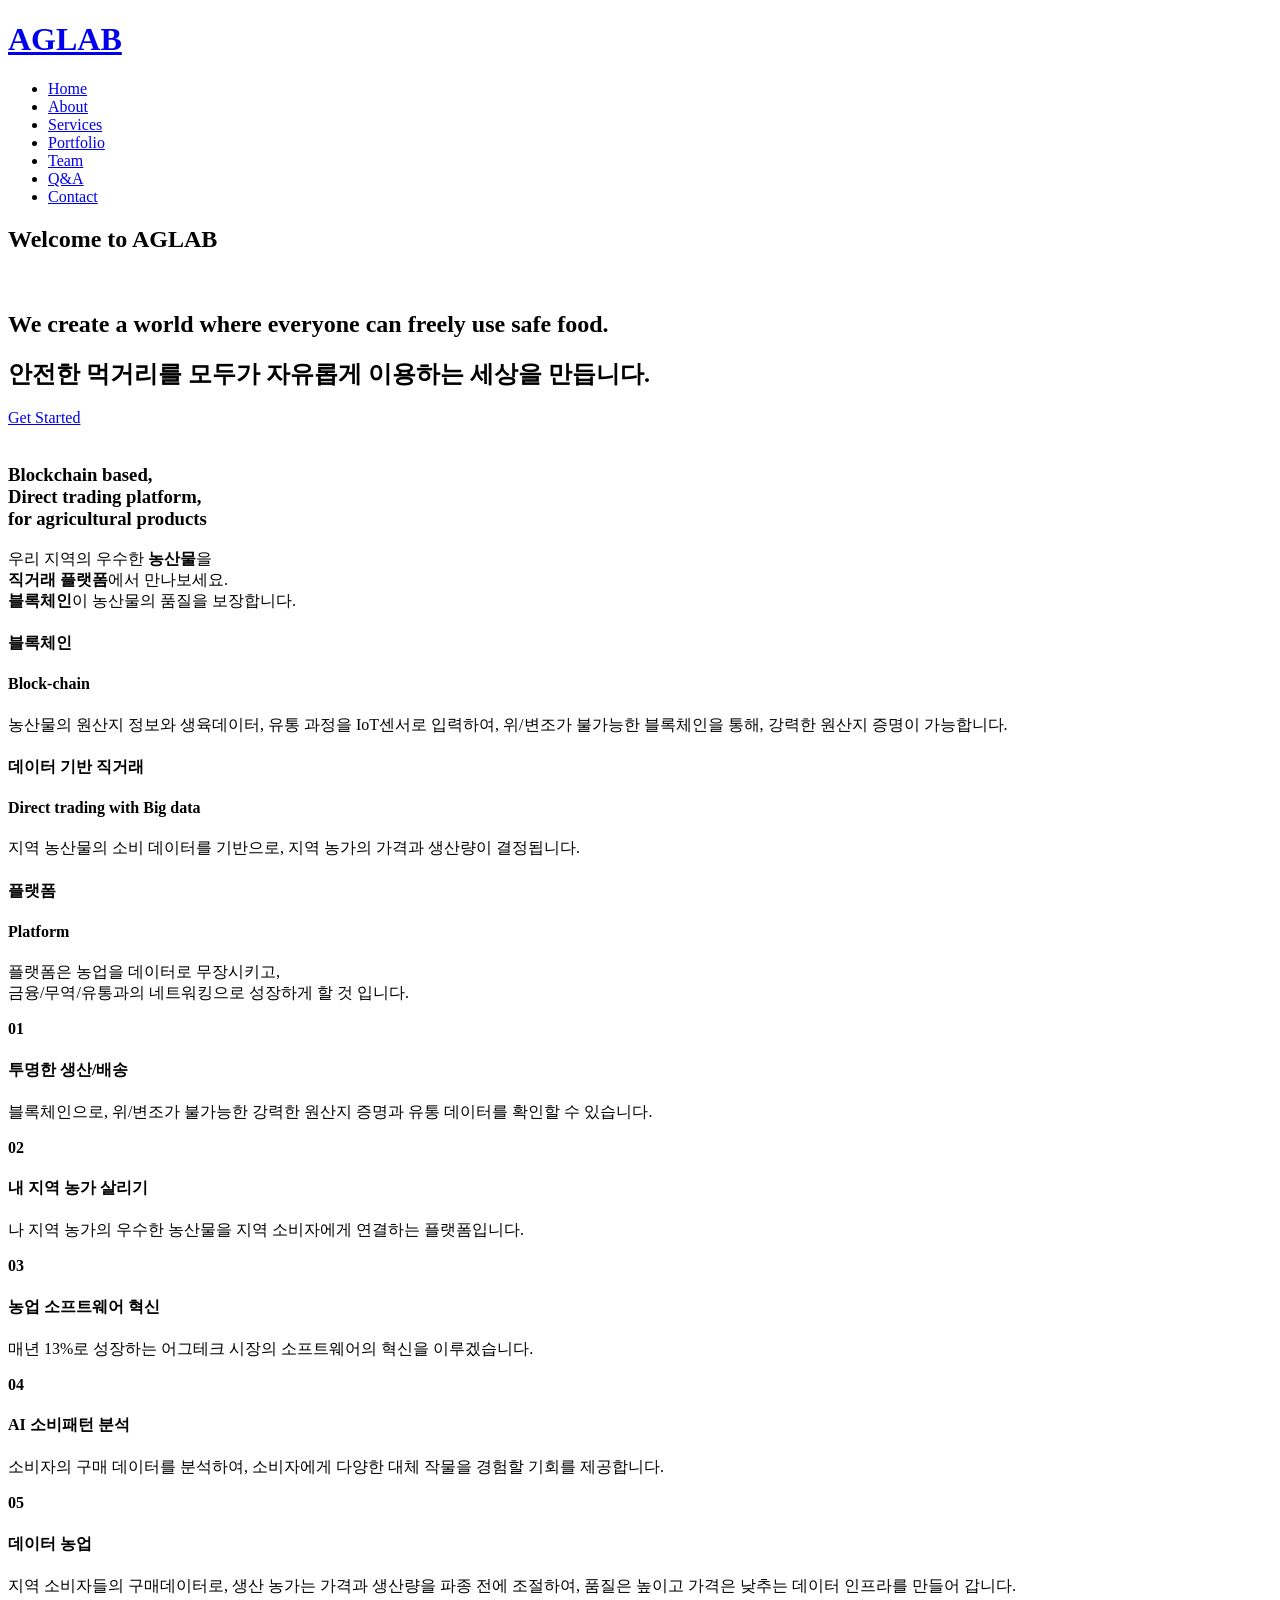
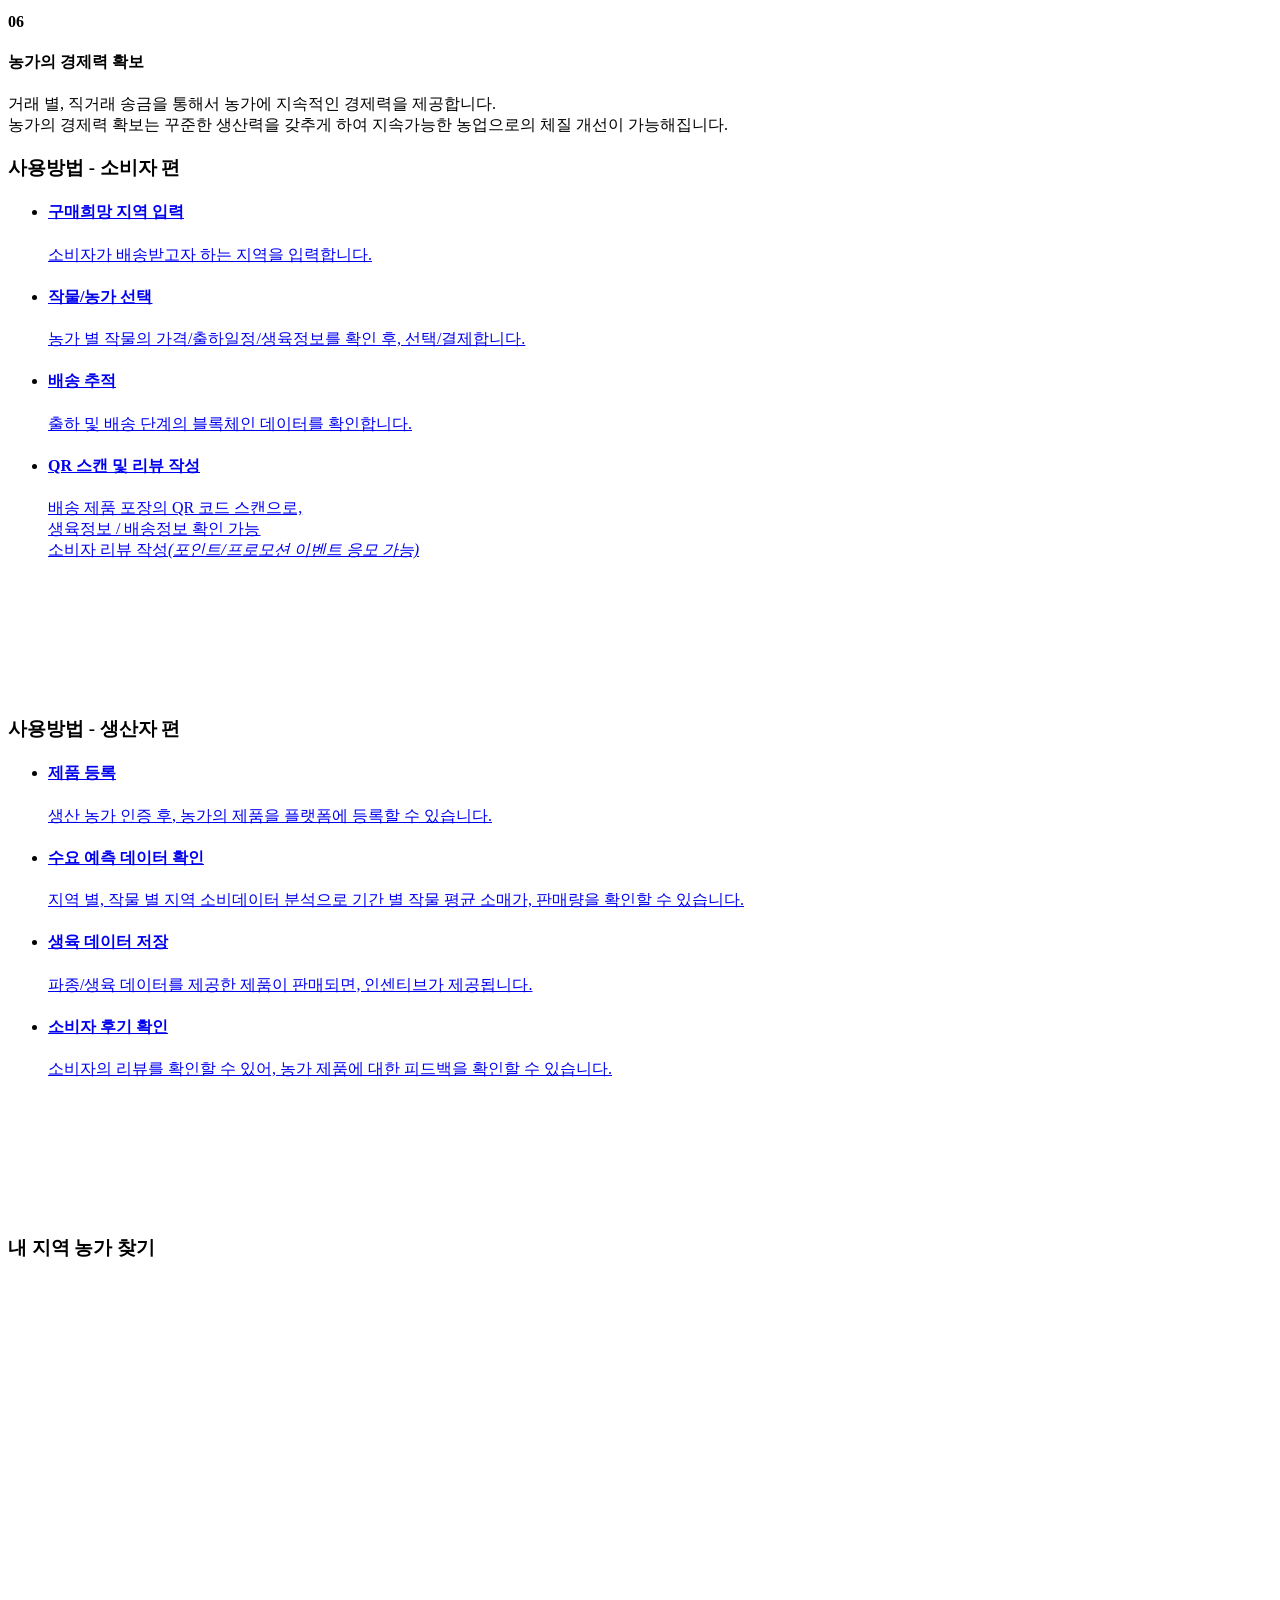
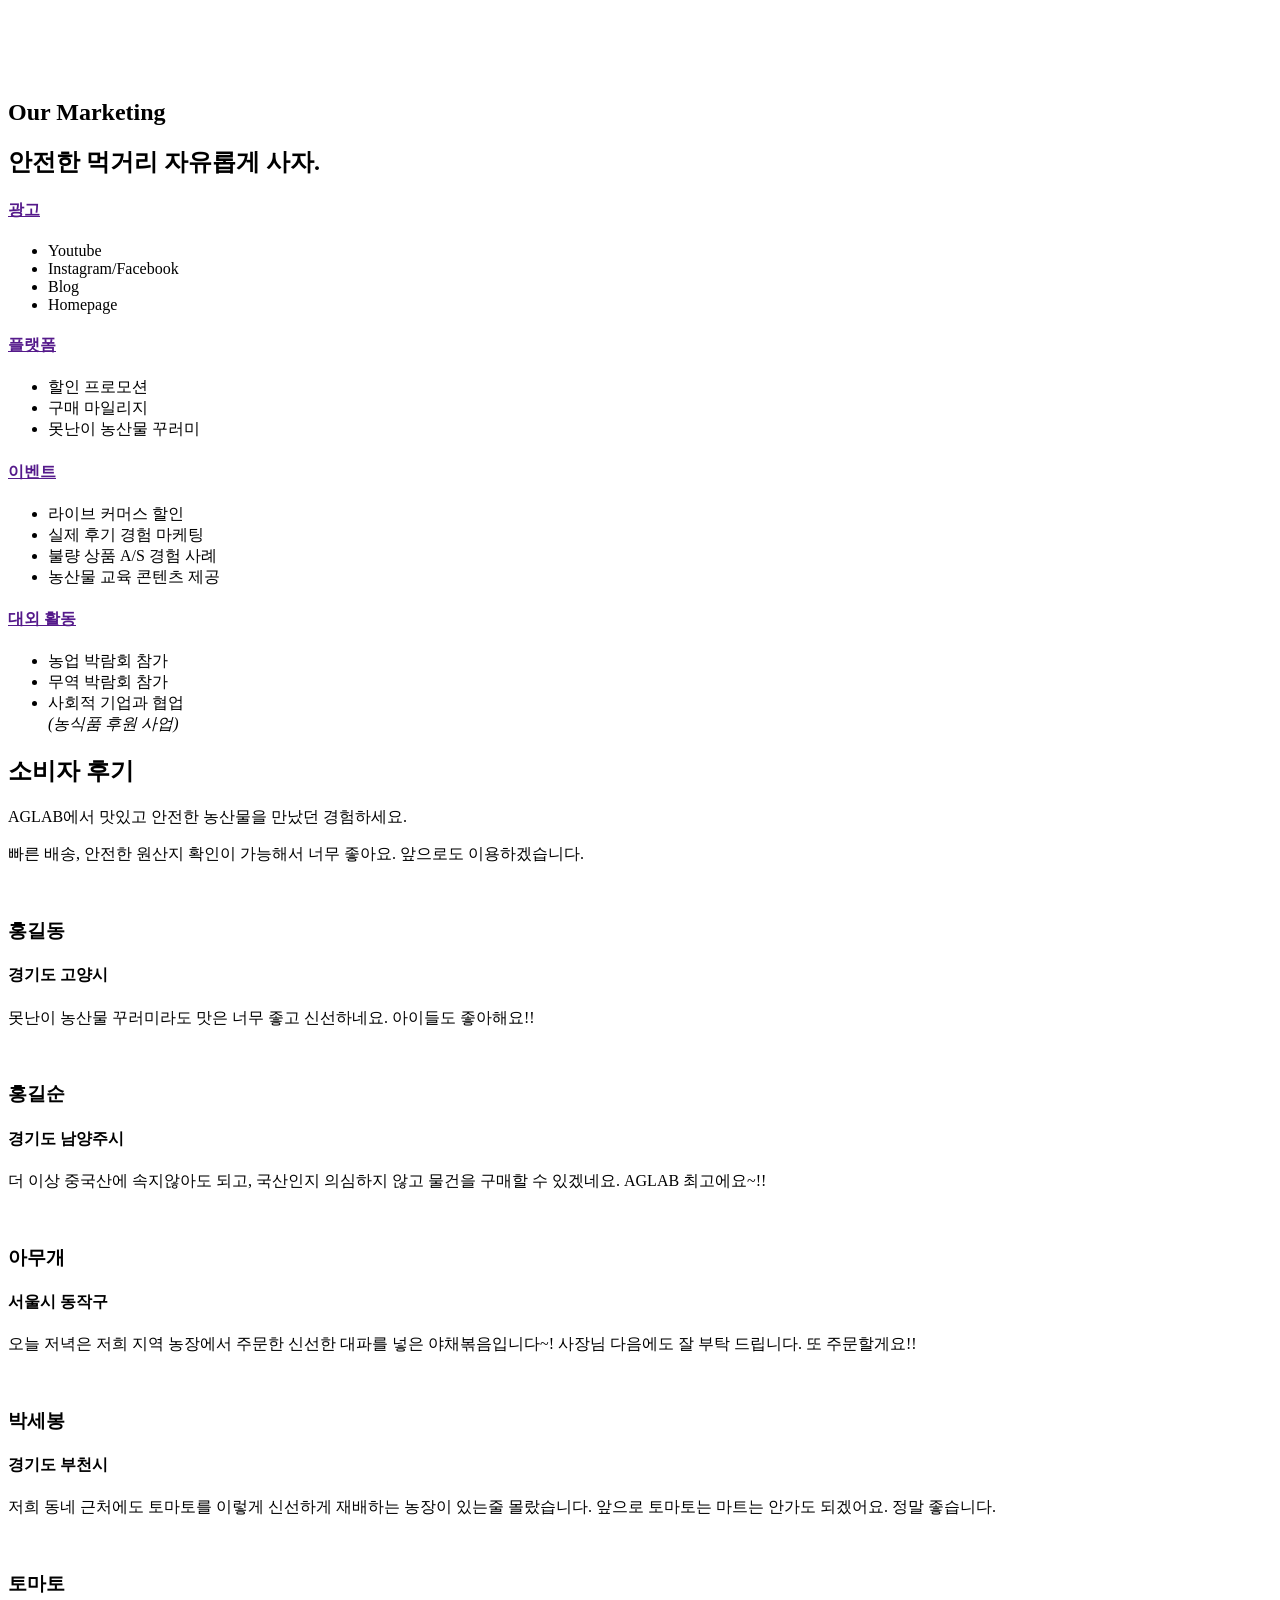
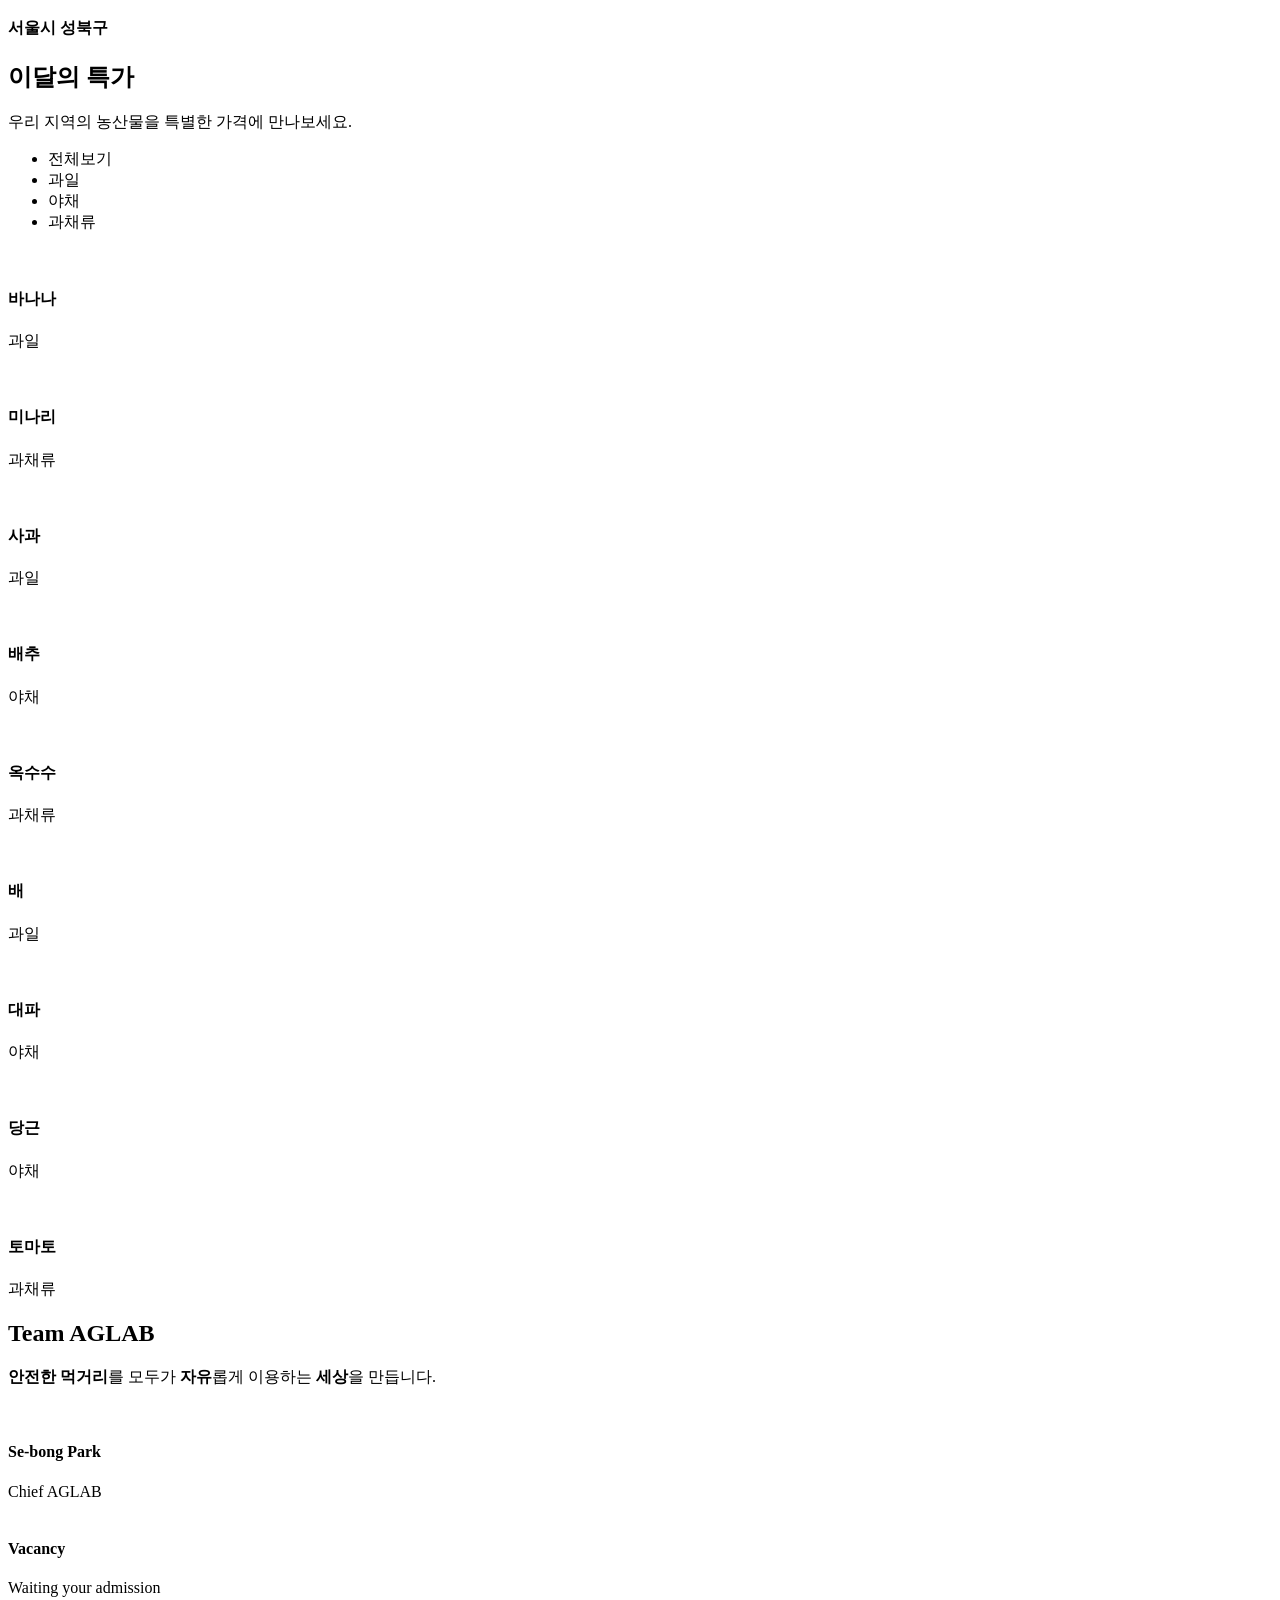
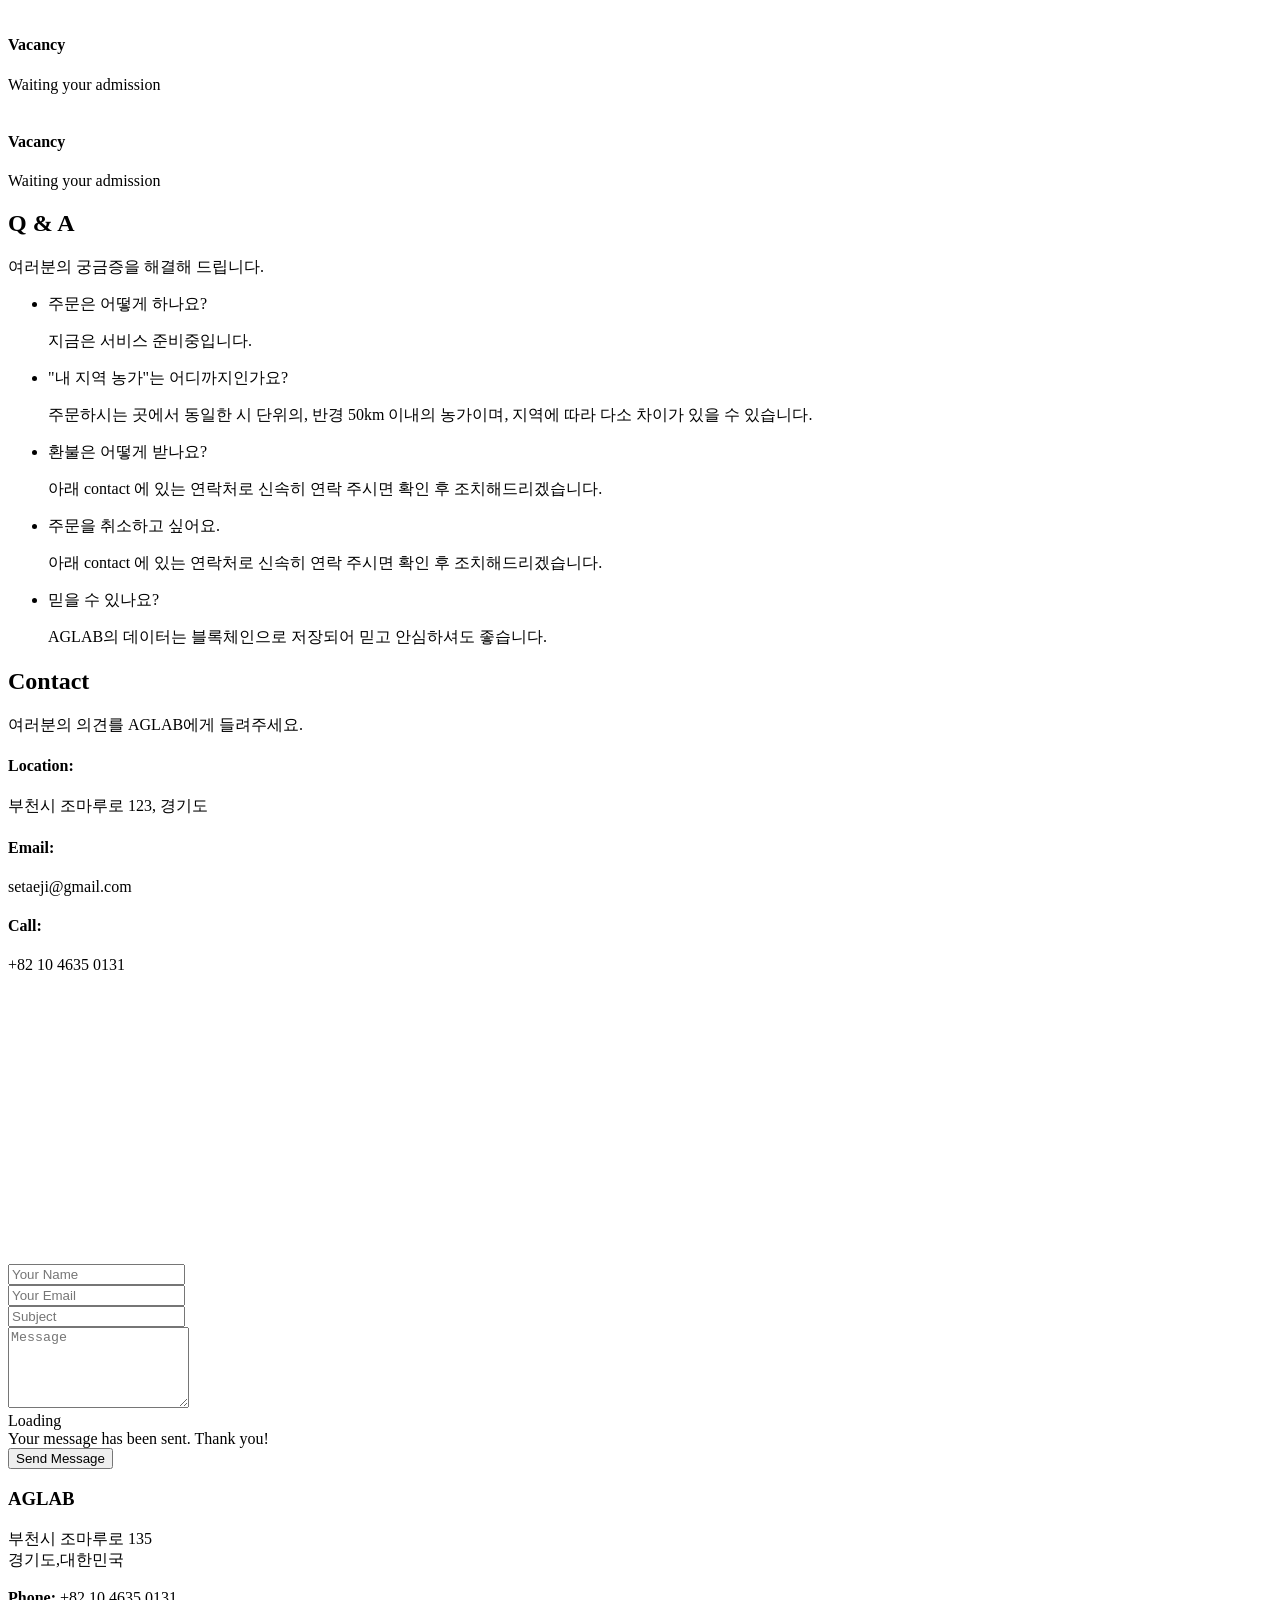
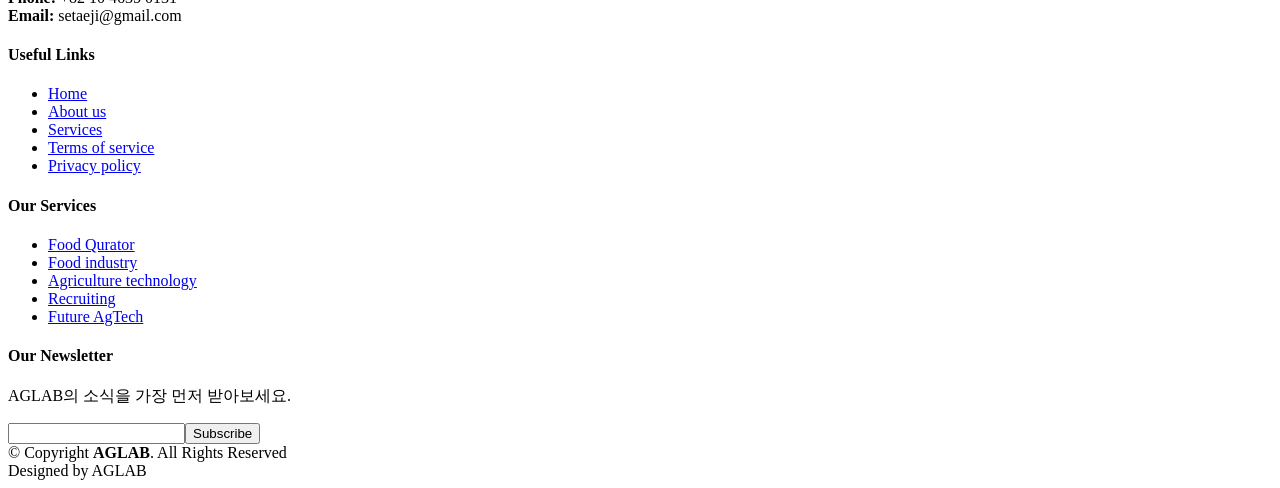
==== index.html @ fedc2472 "AGLAB-1 HTML Website proto v1" ====
<!DOCTYPE html>
<html lang="en">

<head>
  <meta charset="utf-8">
  <meta content="width=device-width, initial-scale=1.0" name="viewport">

  <title> : HOME : AGLAB</title>
  <meta content="" name="description">
  <meta content="" name="keywords">

  <!-- aglab ci -->
  <link href="assets/img/aglab ci.png" rel="icon">
  <link href="assets/img/apple-aglab.png" rel="apple-touch-icon">

  <!-- Google Fonts -->
  <link href="https://fonts.googleapis.com/css?family=Open+Sans:300,300i,400,400i,600,600i,700,700i|Raleway:300,300i,400,400i,500,500i,600,600i,700,700i|Poppins:300,300i,400,400i,500,500i,600,600i,700,700i" rel="stylesheet">

  <!-- Vendor CSS Files -->
  <link href="assets/vendor/aos/aos.css" rel="stylesheet">
  <link href="assets/vendor/bootstrap/css/bootstrap.min.css" rel="stylesheet">
  <link href="assets/vendor/bootstrap-icons/bootstrap-icons.css" rel="stylesheet">
  <link href="assets/vendor/boxicons/css/boxicons.min.css" rel="stylesheet">
  <link href="assets/vendor/glightbox/css/glightbox.min.css" rel="stylesheet">
  <link href="assets/vendor/swiper/swiper-bundle.min.css" rel="stylesheet">

  <!-- Template Main CSS File -->
  <link href="assets/css/style.css" rel="stylesheet">
</head>

<body>

  <!-- ======= Header ======= -->
  <header id="header" class="fixed-top d-flex align-items-center">
    <div class="container d-flex justify-content-between">

      <div class="logo">
        <h1><a href="index.html">AGLAB</a></h1>
        <!-- Uncomment below if you prefer to use an image logo -->
        <!-- <a href="index.html"><img src="assets/img/logo.png" alt="" class="img-fluid"></a>-->
      </div>

      <nav id="navbar" class="navbar">
        <ul>
          <li><a class="nav-link scrollto active" href="#hero">Home</a></li>
          <li><a class="nav-link scrollto" href="#about">About</a></li>
          <li><a class="nav-link scrollto" href="#services">Services</a></li>
          <li><a class="nav-link scrollto " href="#portfolio">Portfolio</a></li>
          <li><a class="nav-link scrollto" href="#team">Team</a></li>
          <li><a class="nav-link scrollto" href="#Q&A">Q&A</a></li>
          <li><a class="nav-link scrollto" href="#contact">Contact</a></li>
        </ul>
        <i class="bi bi-list mobile-nav-toggle"></i>
      </nav><!-- .navbar -->

    </div>
  </header><!-- End Header -->

  <!-- ======= Hero Section ======= -->
  <section id="hero" class="d-flex flex-column justify-content-center align-items-center">
    <div class="container text-center text-md-left" data-aos="fade-up">
      <h1>Welcome to AGLAB</h1><br>
      <h2>We create <strong>a world</strong> where everyone can <strong>freely</strong> use <strong>safe food</strong>.</h2>
      <h2><strong>안전한 먹거리</strong>를 모두가 <strong>자유</strong>롭게 이용하는 <strong>세상</strong>을 만듭니다.</h2>
      <a href="#about" class="btn-get-started scrollto">Get Started</a>
    </div>
  </section><!-- End Hero -->

  <main id="main">

    <!-- ======= About Section ======= -->
    <section id="about" class="about">
      <div class="container">
        <div class="row">
          <div class="col-xl-6 col-lg-6" data-aos="fade-right">
            <img src="assets/img/about-img.jpg" class="img-fluid" alt="">
          </div>
          <div class="col-xl-6 col-lg-6 pt-5 pt-lg-0">
            <h3 data-aos="fade-up"><strong>Blockchain</strong> based,<br><strong>Direct trading platform</strong>,<br>for <strong>agricultural products</strong></h3>
            <p data-aos="fade-left">
              우리 지역의 우수한 <strong>농산물</strong>을<br>
              <strong>직거래 플랫폼</strong>에서 만나보세요.<br>
              <strong>블록체인</strong>이 농산물의 품질을 보장합니다.
            </p>
            <div class="icon-box" data-aos="fade-up">
              <i class="bx bx-cube-alt"></i>
              <h4><strong>블록체인</strong></h4>
                <h4>Block-chain</h4>
              <p>농산물의 원산지 정보와 생육데이터, 유통 과정을 IoT센서로 입력하여, 위/변조가 불가능한 블록체인을 통해, 강력한 원산지 증명이 가능합니다.
              </p>
            </div>
            <div class="icon-box" data-aos="fade-up" data-aos-delay="100">
              <i class="bx bx-receipt"></i>
              <h4><strong>데이터 기반 직거래</strong></h4>
                <h4>Direct trading with Big data</h4>
              <p>지역 농산물의 소비 데이터를 기반으로, 지역 농가의 가격과 생산량이 결정됩니다.<br>
              </p>
            </div>
            <div class="icon-box" data-aos="fade-up" data-aos-delay="200">
              <i class="bx bx-cube-alt"></i>
              <h4><strong>플랫폼</strong></h4>
                <h4>Platform</h4>
              <p>플랫폼은 농업을 데이터로 무장시키고,<br>금융/무역/유통과의 네트워킹으로 성장하게 할 것 입니다.</p>
            </div>
          </div>
        </div>
      </div>
    </section><!-- End About Section -->

    <!-- ======= Steps Section ======= -->
    <section id="steps" class="steps section-bg">
      <div class="container">
        <div class="row no-gutters">
          <div class="col-lg-4 col-md-6 content-item" data-aos="fade-in">
            <span><strong>01</strong></span>
            <h4><strong>투명한 생산/배송</strong></h4>
            <p>블록체인으로, 위/변조가 불가능한 강력한 원산지 증명과 유통 데이터를 확인할 수 있습니다.</p>
          </div>
          <div class="col-lg-4 col-md-6 content-item" data-aos="fade-in" data-aos-delay="200">
            <span><strong>02</strong></span>
            <h4><strong>내 지역 농가 살리기</strong></h4>
            <p>나 지역 농가의 우수한 농산물을 지역 소비자에게 연결하는 플랫폼입니다.</p>
          </div>
          <div class="col-lg-4 col-md-6 content-item" data-aos="fade-in" data-aos-delay="100">
            <span><strong>03</strong></span>
            <h4><strong>농업 소프트웨어 혁신</strong></h4>
            <p>매년 13%로 성장하는 어그테크 시장의 소프트웨어의 혁신을 이루겠습니다.</p>
          </div>
          <div class="col-lg-4 col-md-6 content-item" data-aos="fade-in" data-aos-delay="300">
            <span><strong>04</strong></span>
            <h4><strong>AI 소비패턴 분석</strong></h4>
            <p>소비자의 구매 데이터를 분석하여, 소비자에게 다양한 대체 작물을 경험할 기회를 제공합니다.</p>
          </div>
          <div class="col-lg-4 col-md-6 content-item" data-aos="fade-in" data-aos-delay="400">
            <span><strong>05</strong></span>
            <h4><strong>데이터 농업</strong></h4>
            <p>지역 소비자들의 구매데이터로, 생산 농가는 가격과 생산량을 파종 전에 조절하여, 품질은 높이고 가격은 낮추는 데이터 인프라를 만들어 갑니다.</p>
          </div>
          <div class="col-lg-4 col-md-6 content-item" data-aos="fade-in" data-aos-delay="500">
            <span><strong>06</strong></span>
            <h4><strong>농가의 경제력 확보</strong></h4>
            <p>거래 별, 직거래 송금을 통해서 농가에 지속적인 경제력을 제공합니다.<br>
              농가의 경제력 확보는 꾸준한 생산력을 갖추게 하여 지속가능한 농업으로의 체질 개선이 가능해집니다.</p>
          </div>
        </div>
      </div>
    </section><!-- End Steps Section -->

    <!-- ======= Features Section ======= -->
    <section id="features" class="features">
      <div class="container">
        <h3><strong>사용방법 - 소비자 편</strong></h3>
        <div class="row">
          <div class="col-lg-4 mb-5 mb-lg-0" data-aos="fade-right">
            <ul class="nav nav-tabs flex-column">
              <li class="nav-item">
                <a class="nav-link active show" data-bs-toggle="tab" href="#tab-1">
                  <h4>구매희망 지역 입력</h4>
                  <p>소비자가 배송받고자 하는 지역을 입력합니다.</p>
                </a>
              </li>
              <li class="nav-item mt-2">
                <a class="nav-link" data-bs-toggle="tab" href="#tab-2">
                  <h4>작물/농가 선택</h4>
                  <p>농가 별 작물의 가격/출하일정/생육정보를 확인 후, 선택/결제합니다.</p>
                </a>
              </li>
              <li class="nav-item mt-2">
                <a class="nav-link" data-bs-toggle="tab" href="#tab-3">
                  <h4>배송 추적</h4>
                  <p>출하 및 배송 단계의 블록체인 데이터를 확인합니다.</p>
                </a>
              </li>
              <li class="nav-item mt-2">
                <a class="nav-link" data-bs-toggle="tab" href="#tab-4">
                  <h4>QR 스캔 및 리뷰 작성</h4>
                  <p>배송 제품 포장의 QR 코드 스캔으로, <br>생육정보 / 배송정보 확인 가능<br>소비자 리뷰 작성<i>(포인트/프로모션 이벤트 응모 가능)</i></p>
                </a>
              </li>
            </ul>
          </div>
          <div class="col-lg-7 ml-auto" data-aos="fade-left">
            <div class="tab-content">
              <div class="tab-pane active show" id="tab-1">
                <figure>
                  <img src="assets/img/features-1.png" alt="" class="img-fluid">
                </figure>
              </div>
              <div class="tab-pane" id="tab-2">
                <figure>
                  <img src="assets/img/features-2.png" alt="" class="img-fluid">
                </figure>
              </div>
              <div class="tab-pane" id="tab-3">
                <figure>
                  <img src="assets/img/features-3.png" alt="" class="img-fluid">
                </figure>
              </div>
              <div class="tab-pane" id="tab-4">
                <figure>
                  <img src="assets/img/features-4.png" alt="" class="img-fluid">
                </figure>
              </div>
            </div>
          </div>
        </div>

      </div>
    </section><!-- End Features Section -->

        <!-- ======= Producers Section ======= -->
        <section id="producers" class="features">
          <div class="container">
            <h3><strong>사용방법 - 생산자 편</strong></h3>
            <div class="row">
              <div class="col-lg-4 mb-5 mb-lg-0" data-aos="fade-right">
                <ul class="nav nav-tabs flex-column">
                  <li class="nav-item">
                    <a class="nav-link active show" data-bs-toggle="tab" href="#tab-5">
                      <h4>제품 등록</h4>
                      <p>생산 농가 인증 후, 농가의 제품을 플랫폼에 등록할 수 있습니다.</p>
                    </a>
                  </li>
                  <li class="nav-item mt-2">
                    <a class="nav-link" data-bs-toggle="tab" href="#tab-6">
                      <h4>수요 예측 데이터 확인</h4>
                      <p>지역 별, 작물 별 지역 소비데이터 분석으로 기간 별 작물 평균 소매가, 판매량을 확인할 수 있습니다.</p>
                    </a>
                  </li>
                  <li class="nav-item mt-2">
                    <a class="nav-link" data-bs-toggle="tab" href="#tab-7">
                      <h4>생육 데이터 저장</h4>
                      <p>파종/생육 데이터를 제공한 제품이 판매되면, 인센티브가 제공됩니다.</p>
                    </a>
                  </li>
                  <li class="nav-item mt-2">
                    <a class="nav-link" data-bs-toggle="tab" href="#tab-8">
                      <h4>소비자 후기 확인</h4>
                      <p>소비자의 리뷰를 확인할 수 있어, 농가 제품에 대한 피드백을 확인할 수 있습니다.</p>
                    </a>
                  </li>
                </ul>
              </div>
              <div class="col-lg-7 ml-auto" data-aos="fade-left">
                <div class="tab-content">
                  <div class="tab-pane active show" id="tab-5">
                    <figure>
                      <img src="assets/img/features-5.png" alt="" class="img-fluid">
                    </figure>
                  </div>
                  <div class="tab-pane" id="tab-6">
                    <figure>
                      <img src="assets/img/features-6.png" alt="" class="img-fluid">
                    </figure>
                  </div>
                  <div class="tab-pane" id="tab-7">
                    <figure>
                      <img src="assets/img/features-7.png" alt="" class="img-fluid">
                    </figure>
                  </div>
                  <div class="tab-pane" id="tab-8">
                    <figure>
                      <img src="assets/img/features-8.png" alt="" class="img-fluid">
                    </figure>
                  </div>
                </div>
              </div>
            </div>

          </div>
        </section><!-- End Producers Section -->

    <!-- ======= Google Map ======= -->
    <style>
      #map {
        height: 400px;
        width: 100%;
       }
    </style>
  </head>
  <body>
    <h3>내 지역 농가 찾기</h3>
    <div id="map"></div>
    <script>
      function initMap() {
        var start = {lat: 37.555593, lng: 126.798088};
        var map = new google.maps.Map(document.getElementById('map'), {
          zoom: 4,
          center: start
        });
        var marker = new google.maps.Marker({
          position: start,
          map: map
        });
      }
    </script>
    <script async defer
    src=
"https://maps.googleapis.com/maps/api/js?key=
AIzaSyB2bXKNDezDf6YNVc-SauobynNHPo4RJb8&callback=initMap">
    </script>

    <!-- ======= Services Section ======= -->
    <section id="services" class="services section-bg">
      <div class="container">

        <div class="section-title" data-aos="fade-up">
          <h2>Our Marketing</h2>
          <h1><b>안전한 먹거리 자유롭게 사자.</b></h1>
        </div>

        <div class="row">
          <div class="col-md-6 col-lg-3 d-flex align-items-stretch mb-5 mb-lg-0" data-aos="fade-up">
            <div class="icon-box icon-box-pink">
              <div class="icon"><i class="bx bxl-dribbble"></i></div>
              <h4 class="title"><a href="">광고</a></h4>
              <p class="description">
                <ul>
                  <li>Youtube</li>
                  <li>Instagram/Facebook</li>
                  <li>Blog</li>
                  <li>Homepage</li>
                </ul>
              </p>
            </div>
          </div>

          <div class="col-md-6 col-lg-3 d-flex align-items-stretch mb-5 mb-lg-0" data-aos="fade-up" data-aos-delay="100">
            <div class="icon-box icon-box-cyan">
              <div class="icon"><i class="bx bx-file"></i></div>
              <h4 class="title"><a href="">플랫폼</a></h4>
              <p class="description">
                <ul>
                  <li>할인 프로모션</li>
                  <li>구매 마일리지</li>
                  <li>못난이 농산물 꾸러미</li>
                </ul>
              </p>
            </div>
          </div>

          <div class="col-md-6 col-lg-3 d-flex align-items-stretch mb-5 mb-lg-0" data-aos="fade-up" data-aos-delay="200">
            <div class="icon-box icon-box-green">
              <div class="icon"><i class="bx bx-tachometer"></i></div>
              <h4 class="title"><a href="">이벤트</a></h4>
              <p class="description">
                <ul>
                  <li>라이브 커머스 할인</li>
                  <li>실제 후기 경험 마케팅</li>
                  <li>불량 상품 A/S 경험 사례</li>
                  <li>농산물 교육 콘텐츠 제공</li>
                </ul>
              </p>
            </div>
          </div>

          <div class="col-md-6 col-lg-3 d-flex align-items-stretch mb-5 mb-lg-0" data-aos="fade-up" data-aos-delay="300">
            <div class="icon-box icon-box-blue">
              <div class="icon"><i class="bx bx-world"></i></div>
              <h4 class="title"><a href="">대외 활동</a></h4>
              <p class="description">
                <ul>
                  <li>농업 박람회 참가</li>
                  <li>무역 박람회 참가</li>
                  <li>사회적 기업과 협업<br><i>(농식품 후원 사업)</i></li>
                </ul>
              </p>
            </div>
          </div>

        </div>

      </div>
    </section><!-- End Services Section -->

    <!-- ======= Testimonials Section ======= -->
    <section id="testimonials" class="testimonials">
      <div class="container">

        <div class="section-title" data-aos="fade-up">
          <h2>소비자 후기</h2>
          <p>AGLAB에서 맛있고 안전한 농산물을 만났던 경험하세요.</p>
        </div>

        <div class="testimonials-slider swiper-container" data-aos="fade-up" data-aos-delay="100">
          <div class="swiper-wrapper">

            <div class="swiper-slide">
              <div class="testimonial-item">
                <p>
                  <i class="bx bxs-quote-alt-left quote-icon-left"></i>
                  빠른 배송, 안전한 원산지 확인이 가능해서 너무 좋아요. 앞으로도 이용하겠습니다.
                  <i class="bx bxs-quote-alt-right quote-icon-right"></i>
                </p>
                <img src="assets/img/testimonials/testimonials-1.jpg" class="testimonial-img" alt="">
                <h3>홍길동</h3>
                <h4>경기도 고양시</h4>
              </div>
            </div><!-- End testimonial item -->

            <div class="swiper-slide">
              <div class="testimonial-item">
                <p>
                  <i class="bx bxs-quote-alt-left quote-icon-left"></i>
                  못난이 농산물 꾸러미라도 맛은 너무 좋고 신선하네요. 아이들도 좋아해요!!
                  <i class="bx bxs-quote-alt-right quote-icon-right"></i>
                </p>
                <img src="assets/img/testimonials/testimonials-2.jpg" class="testimonial-img" alt="">
                <h3>홍길순</h3>
                <h4>경기도 남양주시</h4>
              </div>
            </div><!-- End testimonial item -->

            <div class="swiper-slide">
              <div class="testimonial-item">
                <p>
                  <i class="bx bxs-quote-alt-left quote-icon-left"></i>
                  더 이상 중국산에 속지않아도 되고, 국산인지 의심하지 않고 물건을 구매할 수 있겠네요.
                  AGLAB 최고에요~!!
                  <i class="bx bxs-quote-alt-right quote-icon-right"></i>
                </p>
                <img src="assets/img/testimonials/testimonials-3.jpg" class="testimonial-img" alt="">
                <h3>아무개</h3>
                <h4>서울시 동작구</h4>
              </div>
            </div><!-- End testimonial item -->

            <div class="swiper-slide">
              <div class="testimonial-item">
                <p>
                  <i class="bx bxs-quote-alt-left quote-icon-left"></i>
                  오늘 저녁은 저희 지역 농장에서 주문한 신선한 대파를 넣은 야채볶음입니다~!
                  사장님 다음에도 잘 부탁 드립니다. 또 주문할게요!!
                  <i class="bx bxs-quote-alt-right quote-icon-right"></i>
                </p>
                <img src="assets/img/testimonials/testimonials-4.jpg" class="testimonial-img" alt="">
                <h3>박세봉</h3>
                <h4>경기도 부천시</h4>
              </div>
            </div><!-- End testimonial item -->

            <div class="swiper-slide">
              <div class="testimonial-item">
                <p>
                  <i class="bx bxs-quote-alt-left quote-icon-left"></i>
                  저희 동네 근처에도 토마토를 이렇게 신선하게 재배하는 농장이 있는줄 몰랐습니다.
                  앞으로 토마토는 마트는 안가도 되겠어요. 정말 좋습니다.
                  <i class="bx bxs-quote-alt-right quote-icon-right"></i>
                </p>
                <img src="assets/img/testimonials/testimonials-5.jpg" class="testimonial-img" alt="">
                <h3>토마토</h3>
                <h4>서울시 성북구</h4>
              </div>
            </div><!-- End testimonial item -->

          </div>
          <div class="swiper-pagination"></div>
        </div>

      </div>
    </section><!-- End Testimonials Section -->

    <!-- ======= Portfolio Section ======= -->
    <section id="portfolio" class="portfolio section-bg">
      <div class="container">

        <div class="section-title" data-aos="fade-up">
          <h2>이달의 특가</h2>
          <p>우리 지역의 농산물을 특별한 가격에 만나보세요.</p>
        </div>

        <div class="row" data-aos="fade-up">
          <div class="col-lg-12 d-flex justify-content-center">
            <ul id="portfolio-flters">
              <li data-filter="*" class="filter-active">전체보기</li>
              <li data-filter=".filter-app">과일</li>
              <li data-filter=".filter-card">야채</li>
              <li data-filter=".filter-web">과채류</li>
            </ul>
          </div>
        </div>

        <div class="row portfolio-container" data-aos="fade-up">

          <div class="col-lg-2 col-md-6 portfolio-item filter-app">
            <div class="portfolio-wrap">
              <img src="assets/img/portfolio/portfolio-1.jpg" class="img-fluid" alt="">
              <div class="portfolio-info">
                <h4>바나나</h4>
                <p>과일</p>
                <div class="portfolio-links">
                  <a href="assets/img/portfolio/portfolio-1.jpg" data-gallery="portfolioGallery" class="portfolio-lightbox" title="App 1"><i class="bx bx-plus"></i></a>
                  <a href="portfolio-details.html" title="More Details"><i class="bx bx-link"></i></a>
                </div>
              </div>
            </div>
          </div>

          <div class="col-lg-2 col-md-6 portfolio-item filter-web">
            <div class="portfolio-wrap">
              <img src="assets/img/portfolio/portfolio-2.jpg" class="img-fluid" alt="">
              <div class="portfolio-info">
                <h4>미나리</h4>
                <p>과채류</p>
                <div class="portfolio-links">
                  <a href="assets/img/portfolio/portfolio-2.jpg" data-gallery="portfolioGallery" class="portfolio-lightbox" title="Web 3"><i class="bx bx-plus"></i></a>
                  <a href="portfolio-details.html" title="More Details"><i class="bx bx-link"></i></a>
                </div>
              </div>
            </div>
          </div>

          <div class="col-lg-2 col-md-6 portfolio-item filter-app">
            <div class="portfolio-wrap">
              <img src="assets/img/portfolio/portfolio-3.jpg" class="img-fluid" alt="">
              <div class="portfolio-info">
                <h4>사과</h4>
                <p>과일</p>
                <div class="portfolio-links">
                  <a href="assets/img/portfolio/portfolio-3.jpg" data-gallery="portfolioGallery" class="portfolio-lightbox" title="App 2"><i class="bx bx-plus"></i></a>
                  <a href="portfolio-details.html" title="More Details"><i class="bx bx-link"></i></a>
                </div>
              </div>
            </div>
          </div>

          <div class="col-lg-2 col-md-6 portfolio-item filter-card">
            <div class="portfolio-wrap">
              <img src="assets/img/portfolio/portfolio-4.jpg" class="img-fluid" alt="">
              <div class="portfolio-info">
                <h4>배추</h4>
                <p>야채</p>
                <div class="portfolio-links">
                  <a href="assets/img/portfolio/portfolio-4.jpg" data-gallery="portfolioGallery" class="portfolio-lightbox" title="Card 2"><i class="bx bx-plus"></i></a>
                  <a href="portfolio-details.html" title="More Details"><i class="bx bx-link"></i></a>
                </div>
              </div>
            </div>
          </div>

          <div class="col-lg-2 col-md-6 portfolio-item filter-web">
            <div class="portfolio-wrap">
              <img src="assets/img/portfolio/portfolio-5.jpg" class="img-fluid" alt="">
              <div class="portfolio-info">
                <h4>옥수수</h4>
                <p>과채류</p>
                <div class="portfolio-links">
                  <a href="assets/img/portfolio/portfolio-5.jpg" data-gallery="portfolioGallery" class="portfolio-lightbox" title="Web 2"><i class="bx bx-plus"></i></a>
                  <a href="portfolio-details.html" title="More Details"><i class="bx bx-link"></i></a>
                </div>
              </div>
            </div>
          </div>

          <div class="col-lg-2 col-md-6 portfolio-item filter-app">
            <div class="portfolio-wrap">
              <img src="assets/img/portfolio/portfolio-6.jpg" class="img-fluid" alt="">
              <div class="portfolio-info">
                <h4>배</h4>
                <p>과일</p>
                <div class="portfolio-links">
                  <a href="assets/img/portfolio/portfolio-6.jpg" data-gallery="portfolioGallery" class="portfolio-lightbox" title="App 3"><i class="bx bx-plus"></i></a>
                  <a href="portfolio-details.html" title="More Details"><i class="bx bx-link"></i></a>
                </div>
              </div>
            </div>
          </div>

          <div class="col-lg-2 col-md-6 portfolio-item filter-card">
            <div class="portfolio-wrap">
              <img src="assets/img/portfolio/portfolio-7.jpg" class="img-fluid" alt="">
              <div class="portfolio-info">
                <h4>대파</h4>
                <p>야채</p>
                <div class="portfolio-links">
                  <a href="assets/img/portfolio/portfolio-7.jpg" data-gallery="portfolioGallery" class="portfolio-lightbox" title="Card 1"><i class="bx bx-plus"></i></a>
                  <a href="portfolio-details.html" title="More Details"><i class="bx bx-link"></i></a>
                </div>
              </div>
            </div>
          </div>

          <div class="col-lg-2 col-md-6 portfolio-item filter-card">
            <div class="portfolio-wrap">
              <img src="assets/img/portfolio/portfolio-8.jpg" class="img-fluid" alt="">
              <div class="portfolio-info">
                <h4>당근</h4>
                <p>야채</p>
                <div class="portfolio-links">
                  <a href="assets/img/portfolio/portfolio-8.jpg" data-gallery="portfolioGallery" class="portfolio-lightbox" title="Card 3"><i class="bx bx-plus"></i></a>
                  <a href="portfolio-details.html" title="More Details"><i class="bx bx-link"></i></a>
                </div>
              </div>
            </div>
          </div>

          <div class="col-lg-2 col-md-6 portfolio-item filter-web">
            <div class="portfolio-wrap">
              <img src="assets/img/portfolio/portfolio-9.jpg" class="img-fluid" alt="">
              <div class="portfolio-info">
                <h4>토마토</h4>
                <p>과채류</p>
                <div class="portfolio-links">
                  <a href="assets/img/portfolio/portfolio-9.jpg" data-gallery="portfolioGallery" class="portfolio-lightbox" title="Web 3"><i class="bx bx-plus"></i></a>
                  <a href="portfolio-details.html" title="More Details"><i class="bx bx-link"></i></a>
                </div>
              </div>
            </div>
          </div>

        </div>

      </div>
    </section><!-- End Portfolio Section -->

    <!-- ======= Team Section ======= -->
    <section id="team" class="team">
      <div class="container">

        <div class="section-title" data-aos="fade-up">
          <h2>Team AGLAB</h2>
          <p><strong>안전한 먹거리</strong>를 모두가 <strong>자유</strong>롭게 이용하는 <strong>세상</strong>을 만듭니다.</p>
        </div>

        <div class="row">

          <div class="col-xl-3 col-lg-4 col-md-6" data-aos="fade-up">
            <div class="member">
              <img src="assets/img/team/team-1.jpg" class="img-fluid" alt="">
              <div class="member-info">
                <div class="member-info-content">
                  <h4>Se-bong Park</h4>
                  <span>Chief AGLAB</span>
                </div>
                <div class="social">
                  <a href=""><i class="bi bi-twitter"></i></a>
                  <a href=""><i class="bi bi-facebook"></i></a>
                  <a href=""><i class="bi bi-instagram"></i></a>
                  <a href=""><i class="bi bi-linkedin"></i></a>
                </div>
              </div>
            </div>
          </div>

          <div class="col-xl-3 col-lg-4 col-md-6" data-aos="fade-up" data-aos-delay="100">
            <div class="member">
              <img src="assets/img/team/team-2.png" class="img-fluid" alt="">
              <div class="member-info">
                <div class="member-info-content">
                  <h4>Vacancy</h4>
                  <span>Waiting your admission</span>
                </div>
                <div class="social">
                  <a href=""><i class="bi bi-twitter"></i></a>
                  <a href=""><i class="bi bi-facebook"></i></a>
                  <a href=""><i class="bi bi-instagram"></i></a>
                  <a href=""><i class="bi bi-linkedin"></i></a>
                </div>
              </div>
            </div>
          </div>

          <div class="col-xl-3 col-lg-4 col-md-6" data-aos="fade-up" data-aos-delay="200">
            <div class="member">
              <img src="assets/img/team/team-3.png" class="img-fluid" alt="">
              <div class="member-info">
                <div class="member-info-content">
                  <h4>Vacancy</h4>
                  <span>Waiting your admission</span>
                </div>
                <div class="social">
                  <a href=""><i class="bi bi-twitter"></i></a>
                  <a href=""><i class="bi bi-facebook"></i></a>
                  <a href=""><i class="bi bi-instagram"></i></a>
                  <a href=""><i class="bi bi-linkedin"></i></a>
                </div>
              </div>
            </div>
          </div>

          <div class="col-xl-3 col-lg-4 col-md-6" data-aos="fade-up" data-aos-delay="300">
            <div class="member">
              <img src="assets/img/team/team-4.png" class="img-fluid" alt="">
              <div class="member-info">
                <div class="member-info-content">
                  <h4>Vacancy</h4>
                  <span>Waiting your admission</span>
                </div>
                <div class="social">
                  <a href=""><i class="bi bi-twitter"></i></a>
                  <a href=""><i class="bi bi-facebook"></i></a>
                  <a href=""><i class="bi bi-instagram"></i></a>
                  <a href=""><i class="bi bi-linkedin"></i></a>
                </div>
              </div>
            </div>
          </div>

        </div>

      </div>
    </section><!-- End Team Section -->

    <!-- ======= Q&A Section ======= -->
    <section id="Q&A" class="faq section-bg">
      <div class="container">

        <div class="section-title" data-aos="fade-up">
          <h2>Q & A</h2>
          <p>여러분의 궁금증을 해결해 드립니다.</p>
        </div>

        <div class="faq-list">
          <ul>
            <li data-aos="fade-up">
              <i class="bx bx-help-circle icon-help"></i> <a data-bs-toggle="collapse" class="collapse" data-bs-target="#faq-list-1">주문은 어떻게 하나요?<i class="bx bx-chevron-down icon-show"></i><i class="bx bx-chevron-up icon-close"></i></a>
              <div id="faq-list-1" class="collapse show" data-bs-parent=".faq-list">
                <p>
                  지금은 서비스 준비중입니다.
                </p>
              </div>
            </li>

            <li data-aos="fade-up" data-aos-delay="100">
              <i class="bx bx-help-circle icon-help"></i> <a data-bs-toggle="collapse" data-bs-target="#faq-list-2" class="collapsed"> "내 지역 농가"는 어디까지인가요? <i class="bx bx-chevron-down icon-show"></i><i class="bx bx-chevron-up icon-close"></i></a>
              <div id="faq-list-2" class="collapse" data-bs-parent=".faq-list">
                <p>
                  주문하시는 곳에서 동일한 시 단위의, 반경 50km 이내의 농가이며, 지역에 따라 다소 차이가 있을 수 있습니다.
                </p>
              </div>
            </li>

            <li data-aos="fade-up" data-aos-delay="200">
              <i class="bx bx-help-circle icon-help"></i> <a data-bs-toggle="collapse" data-bs-target="#faq-list-3" class="collapsed"> 환불은 어떻게 받나요? <i class="bx bx-chevron-down icon-show"></i><i class="bx bx-chevron-up icon-close"></i></a>
              <div id="faq-list-3" class="collapse" data-bs-parent=".faq-list">
                <p>
                  아래 contact 에 있는 연락처로 신속히 연락 주시면 확인 후 조치해드리겠습니다.
                </p>
              </div>
            </li>

            <li data-aos="fade-up" data-aos-delay="300">
              <i class="bx bx-help-circle icon-help"></i> <a data-bs-toggle="collapse" data-bs-target="#faq-list-4" class="collapsed"> 주문을 취소하고 싶어요. <i class="bx bx-chevron-down icon-show"></i><i class="bx bx-chevron-up icon-close"></i></a>
              <div id="faq-list-4" class="collapse" data-bs-parent=".faq-list">
                <p>
                  아래 contact 에 있는 연락처로 신속히 연락 주시면 확인 후 조치해드리겠습니다.
                </p>
              </div>
            </li>

            <li data-aos="fade-up" data-aos-delay="400">
              <i class="bx bx-help-circle icon-help"></i> <a data-bs-toggle="collapse" data-bs-target="#faq-list-5" class="collapsed">믿을 수 있나요? <i class="bx bx-chevron-down icon-show"></i><i class="bx bx-chevron-up icon-close"></i></a>
              <div id="faq-list-5" class="collapse" data-bs-parent=".faq-list">
                <p>
                  AGLAB의 데이터는 블록체인으로 저장되어 믿고 안심하셔도 좋습니다.
                </p>
              </div>
            </li>

          </ul>
        </div>

      </div>
    </section><!-- End F.A.Q Section -->

    <!-- ======= Contact Section ======= -->
    <section id="contact" class="contact">
      <div class="container">

        <div class="section-title" data-aos="fade-up">
          <h2>Contact</h2>
          <p> 여러분의 의견를 AGLAB에게 들려주세요. </p>
        </div>

        <div class="row no-gutters justify-content-center" data-aos="fade-up">

          <div class="col-lg-5 d-flex align-items-stretch">
            <div class="info">
              <div class="address">
                <i class="bi bi-geo-alt"></i>
                <h4>Location:</h4>
                <p>부천시 조마루로 123, 경기도</p>
              </div>

              <div class="email mt-4">
                <i class="bi bi-envelope"></i>
                <h4>Email:</h4>
                <p>setaeji@gmail.com</p>
              </div>

              <div class="phone mt-4">
                <i class="bi bi-phone"></i>
                <h4>Call:</h4>
                <p>+82 10 4635 0131</p>
              </div>

            </div>

          </div>

          <div class="col-lg-5 d-flex align-items-stretch">
            <iframe style="border:0; width: 100%; height: 270px;" src="https://www.google.com/maps/embed?pb=!1m14!1m8!1m3!1d12097.433213460943!2d-74.0062269!3d40.7101282!3m2!1i1024!2i768!4f13.1!3m3!1m2!1s0x0%3A0xb89d1fe6bc499443!2sDowntown+Conference+Center!5e0!3m2!1smk!2sbg!4v1539943755621" frameborder="0" allowfullscreen></iframe>
          </div>

        </div>

        <div class="row mt-5 justify-content-center" data-aos="fade-up">
          <div class="col-lg-10">
            <form action="forms/contact.php" method="post" role="form" class="php-email-form">
              <div class="row">
                <div class="col-md-6 form-group">
                  <input type="text" name="name" class="form-control" id="name" placeholder="Your Name" required>
                </div>
                <div class="col-md-6 form-group mt-3 mt-md-0">
                  <input type="email" class="form-control" name="email" id="email" placeholder="Your Email" required>
                </div>
              </div>
              <div class="form-group mt-3">
                <input type="text" class="form-control" name="subject" id="subject" placeholder="Subject" required>
              </div>
              <div class="form-group mt-3">
                <textarea class="form-control" name="message" rows="5" placeholder="Message" required></textarea>
              </div>
              <div class="my-3">
                <div class="loading">Loading</div>
                <div class="error-message"></div>
                <div class="sent-message">Your message has been sent. Thank you!</div>
              </div>
              <div class="text-center"><button type="submit">Send Message</button></div>
            </form>
          </div>

        </div>

      </div>
    </section><!-- End Contact Section -->

  </main><!-- End #main -->

  <!-- ======= Footer ======= -->
  <footer id="footer">
    <div class="footer-top">
      <div class="container">
        <div class="row">

          <div class="col-lg-3 col-md-6">
            <div class="footer-info">
              <h3>AGLAB</h3>
              <p>
                부천시 조마루로 135 <br>
                경기도,대한민국<br><br>
                <strong>Phone:</strong> +82 10 4635 0131<br>
                <strong>Email:</strong> setaeji@gmail.com<br>
              </p>
              <div class="social-links mt-3">
                <a href="#" class="twitter"><i class="bx bxl-twitter"></i></a>
                <a href="#" class="facebook"><i class="bx bxl-facebook"></i></a>
                <a href="#" class="instagram"><i class="bx bxl-instagram"></i></a>
                <a href="#" class="google-plus"><i class="bx bxl-skype"></i></a>
                <a href="#" class="linkedin"><i class="bx bxl-linkedin"></i></a>
              </div>
            </div>
          </div>

          <div class="col-lg-2 col-md-6 footer-links">
            <h4>Useful Links</h4>
            <ul>
              <li><i class="bx bx-chevron-right"></i> <a href="#">Home</a></li>
              <li><i class="bx bx-chevron-right"></i> <a href="#">About us</a></li>
              <li><i class="bx bx-chevron-right"></i> <a href="#">Services</a></li>
              <li><i class="bx bx-chevron-right"></i> <a href="#">Terms of service</a></li>
              <li><i class="bx bx-chevron-right"></i> <a href="#">Privacy policy</a></li>
            </ul>
          </div>

          <div class="col-lg-3 col-md-6 footer-links">
            <h4>Our Services</h4>
            <ul>
              <li><i class="bx bx-chevron-right"></i> <a href="#">Food Qurator</a></li>
              <li><i class="bx bx-chevron-right"></i> <a href="#">Food industry</a></li>
              <li><i class="bx bx-chevron-right"></i> <a href="#">Agriculture technology</a></li>
              <li><i class="bx bx-chevron-right"></i> <a href="#">Recruiting</a></li>
              <li><i class="bx bx-chevron-right"></i> <a href="#">Future AgTech</a></li>
            </ul>
          </div>

          <div class="col-lg-4 col-md-6 footer-newsletter">
            <h4>Our Newsletter</h4>
            <p>AGLAB의 소식을 가장 먼저 받아보세요.</p>
            <form action="" method="post">
              <input type="email" name="email"><input type="submit" value="Subscribe">
            </form>

          </div>

        </div>
      </div>
    </div>

    <div class="container">
      <div class="copyright">
        &copy; Copyright <strong><span>AGLAB</span></strong>. All Rights Reserved
      </div>
      <div class="credits">
        <!-- All the links in the footer should remain intact. -->
        Designed by AGLAB
      </div>
    </div>
  </footer><!-- End Footer -->

  <a href="#" class="back-to-top d-flex align-items-center justify-content-center"><i class="bi bi-arrow-up-short"></i></a>

  <!-- Vendor JS Files -->
  <script src="assets/vendor/aos/aos.js"></script>
  <script src="assets/vendor/bootstrap/js/bootstrap.bundle.min.js"></script>
  <script src="assets/vendor/glightbox/js/glightbox.min.js"></script>
  <script src="assets/vendor/isotope-layout/isotope.pkgd.min.js"></script>
  <script src="assets/vendor/php-email-form/validate.js"></script>
  <script src="assets/vendor/swiper/swiper-bundle.min.js"></script>

  <!-- Template Main JS File -->
  <script src="assets/js/main.js"></script>

</body>

</html>
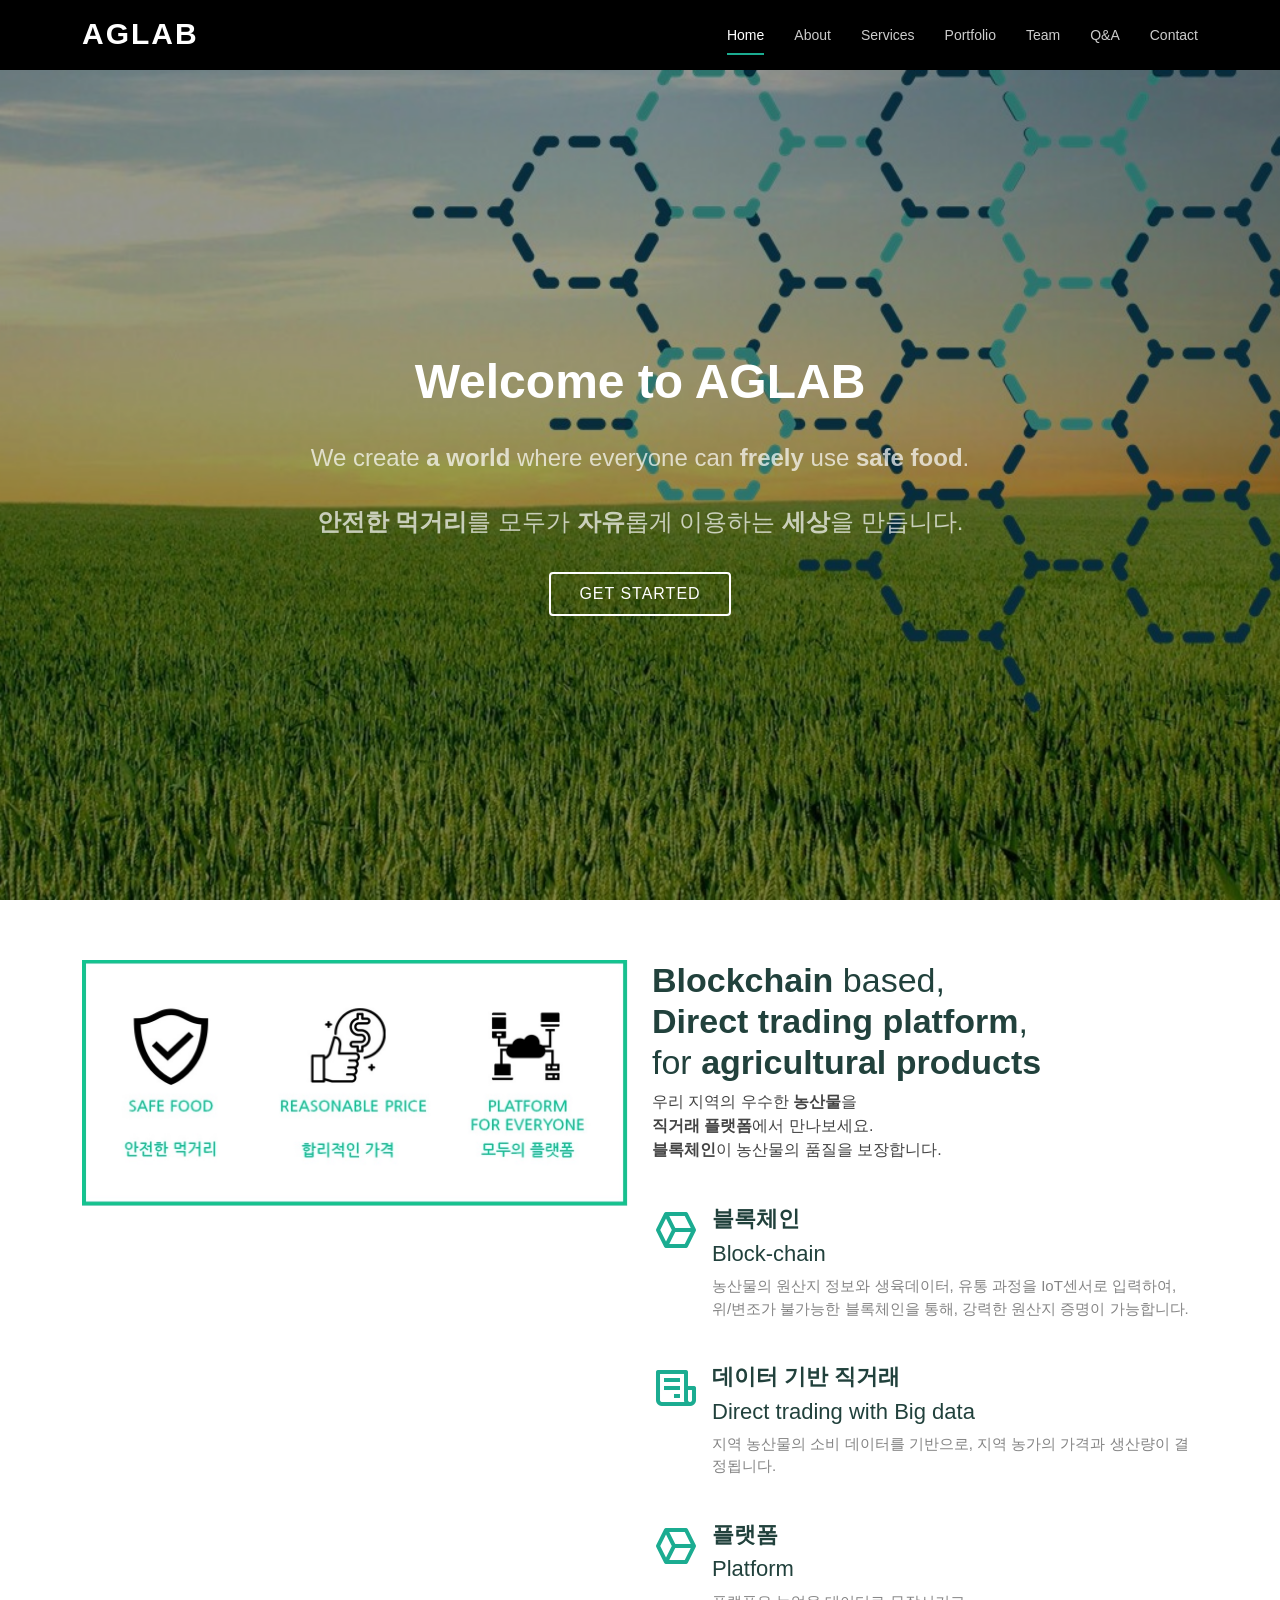
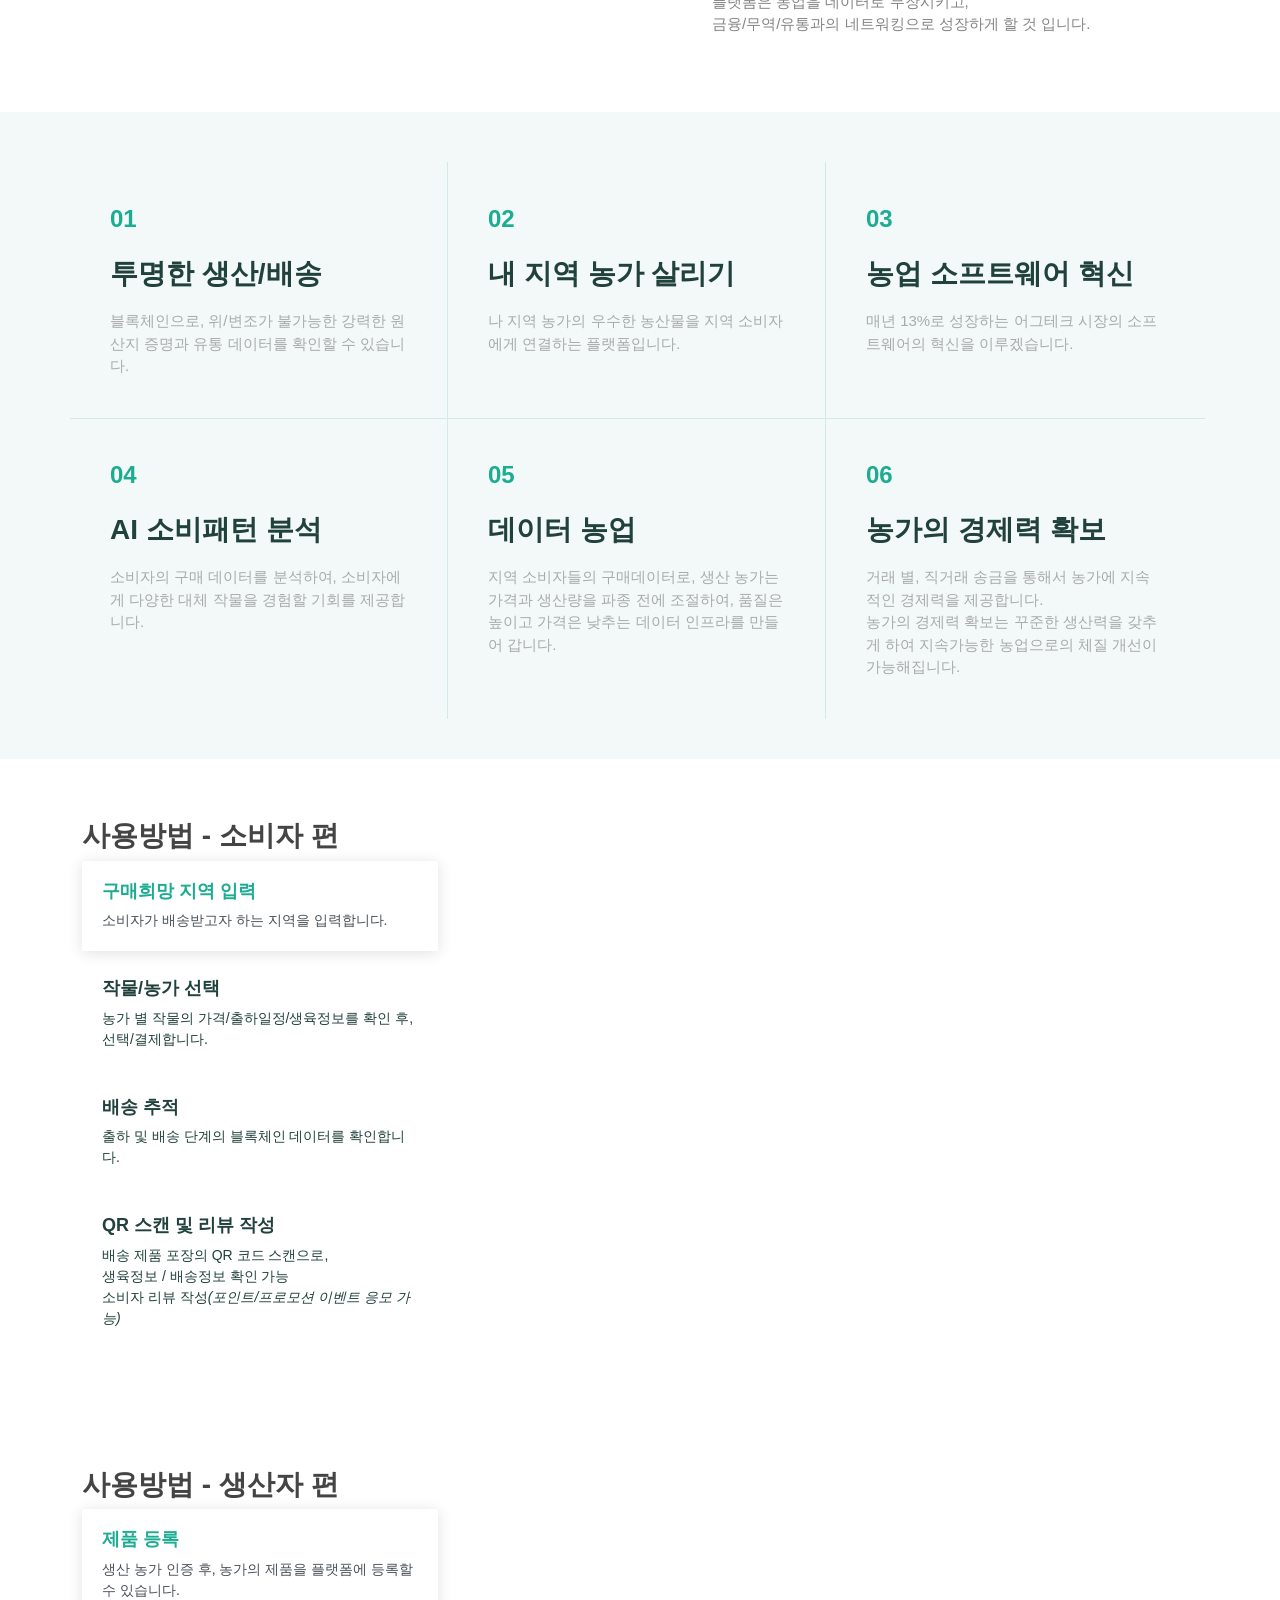
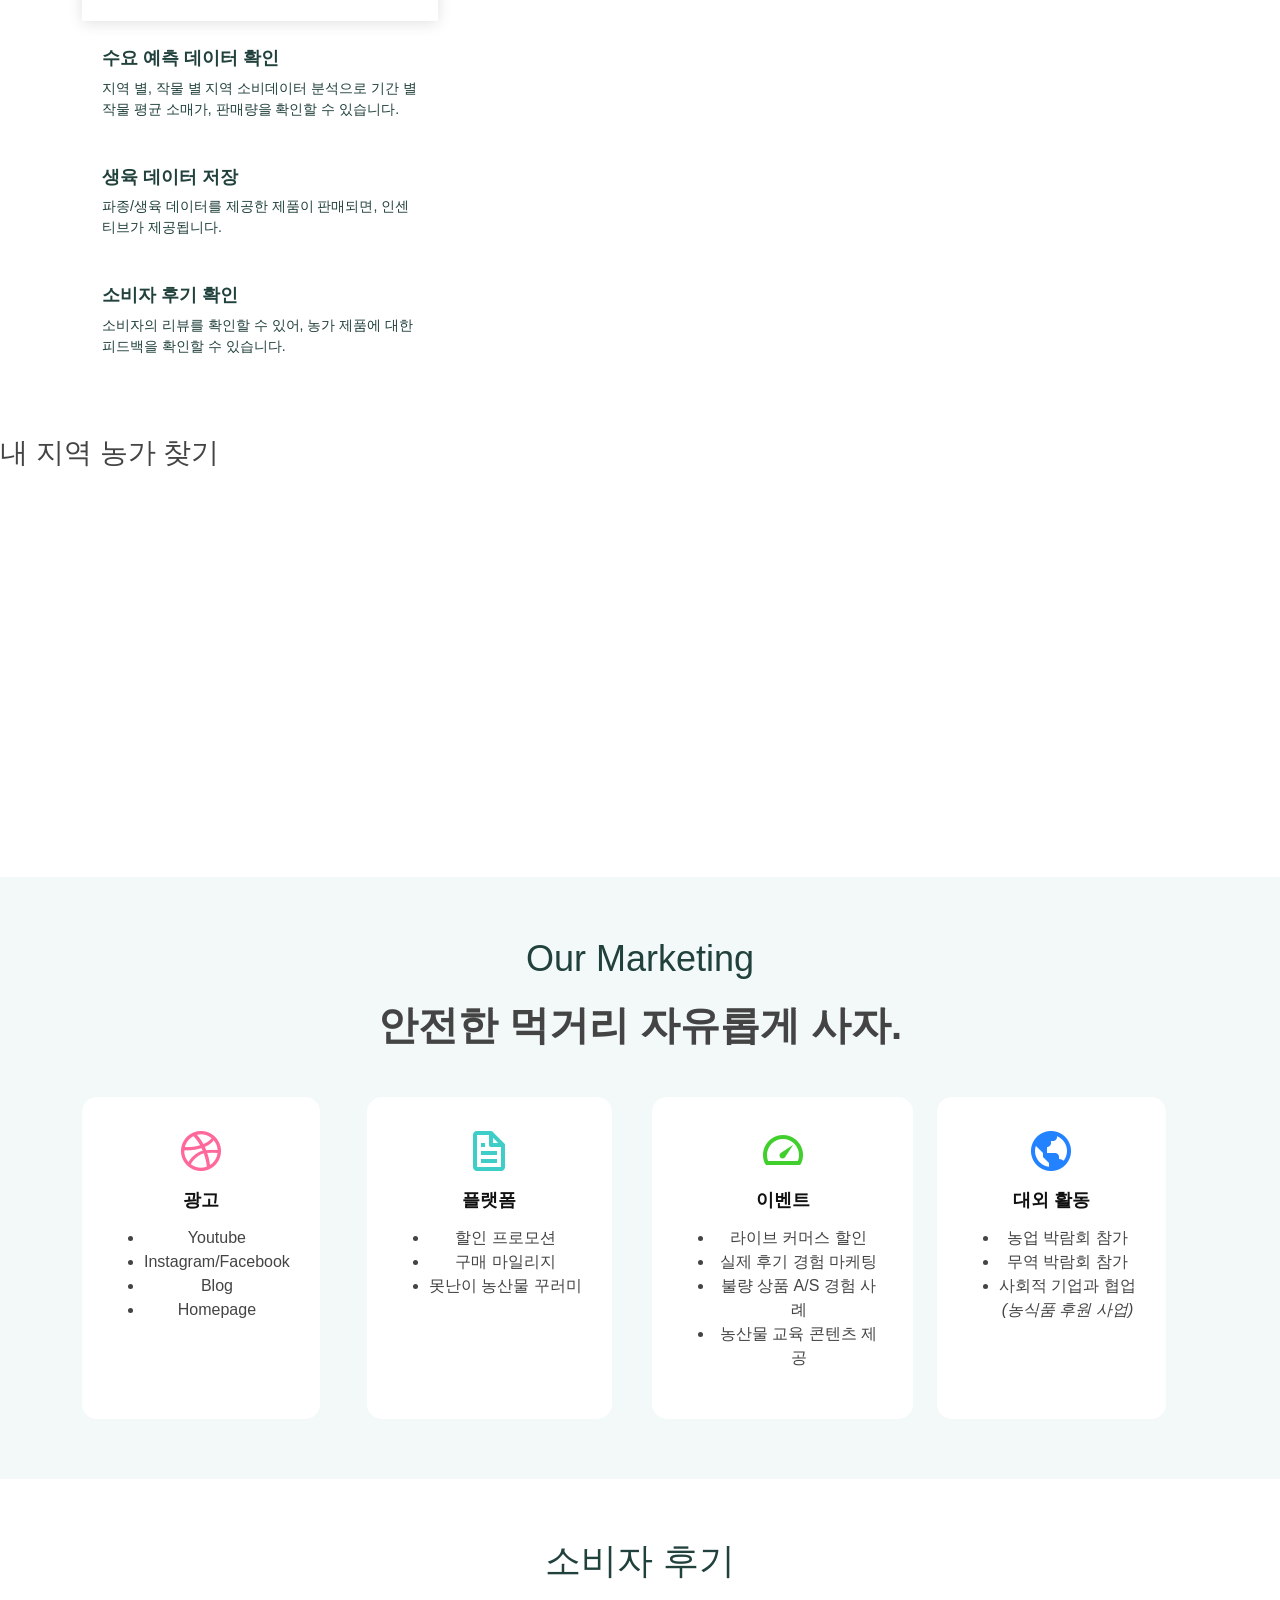
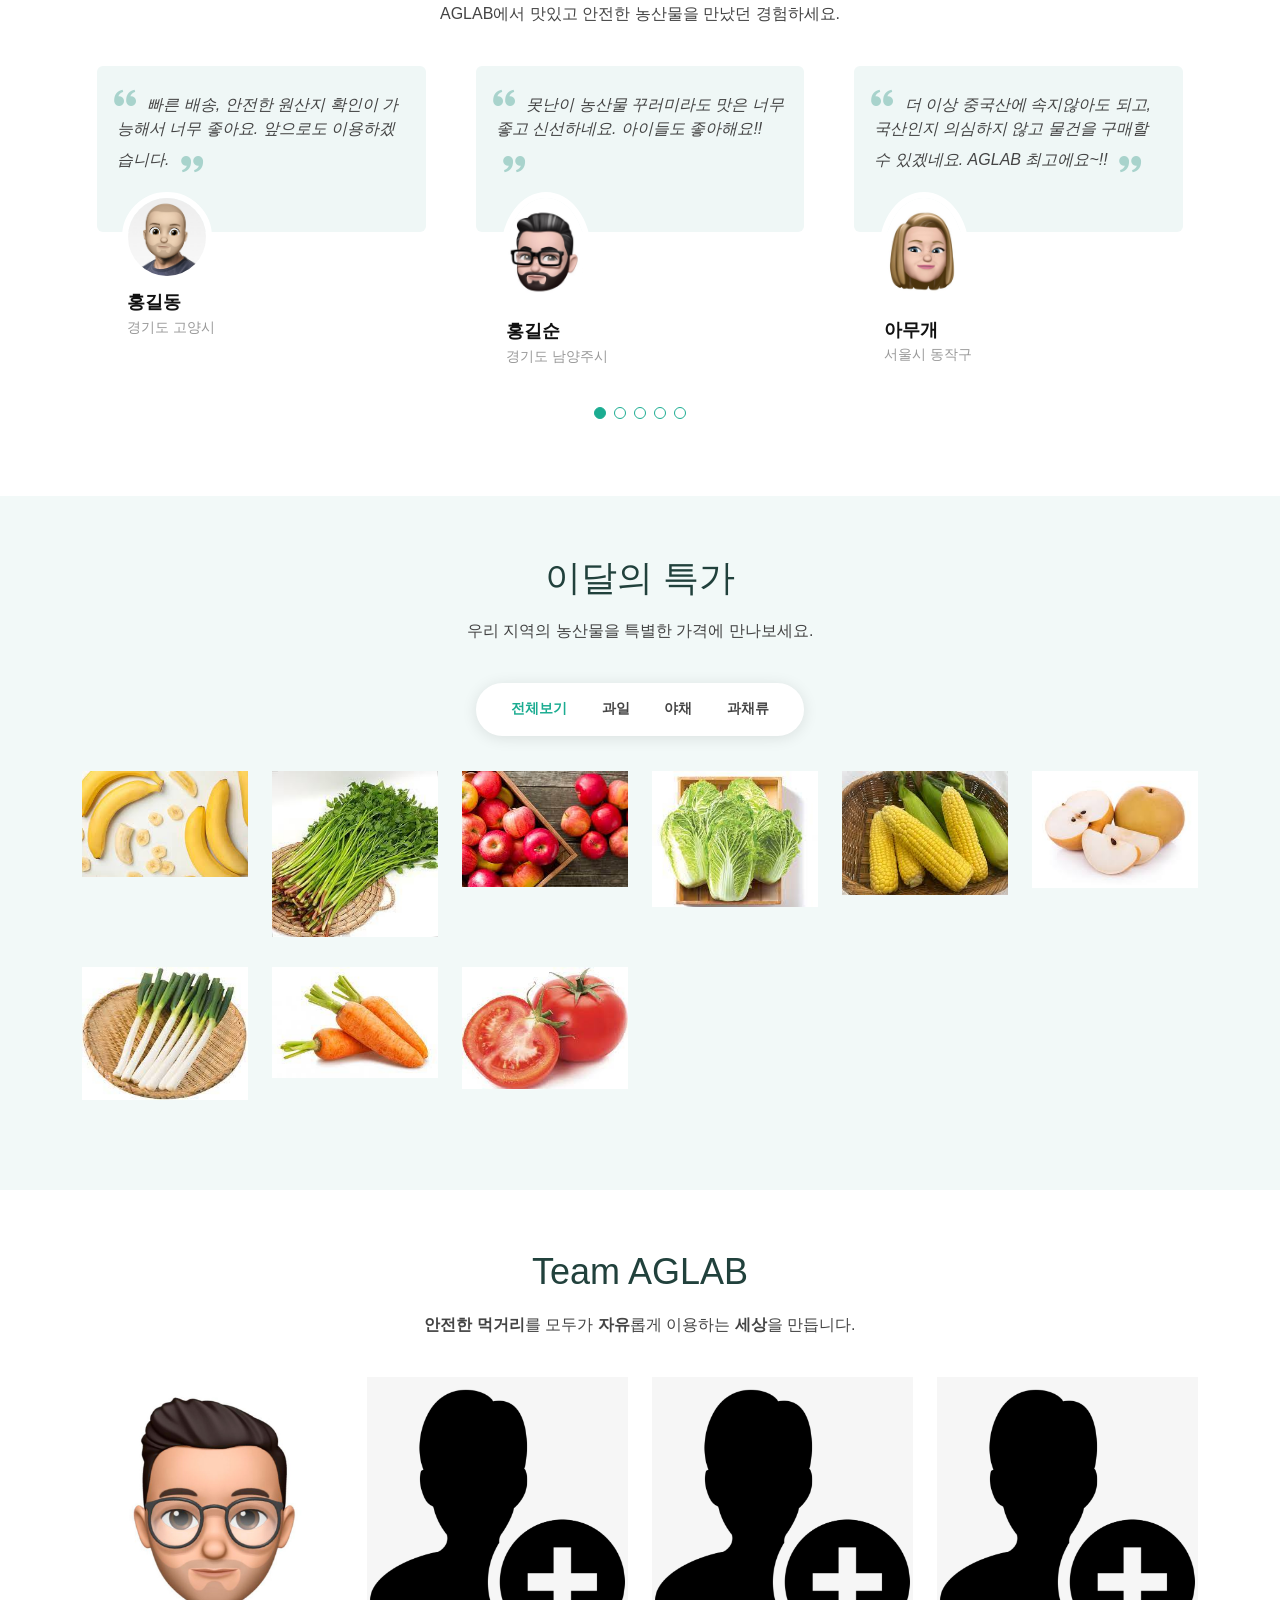
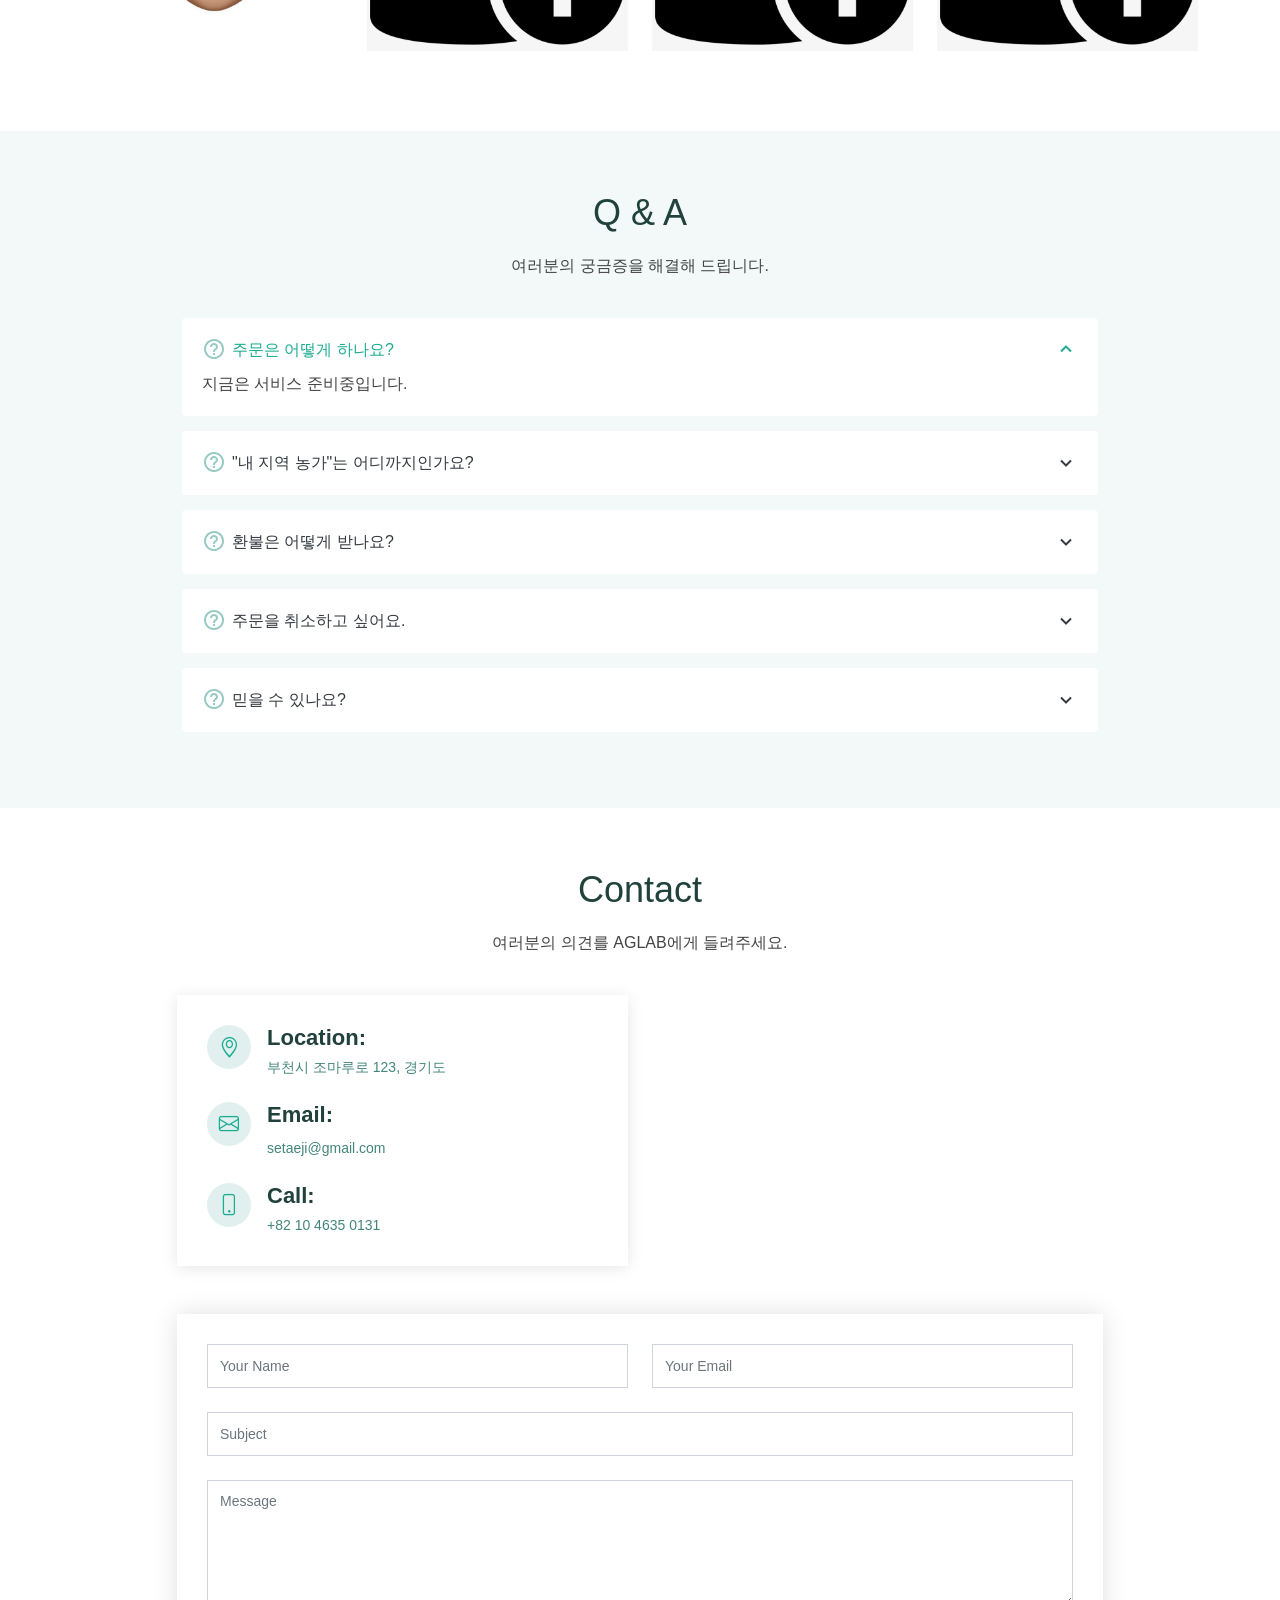
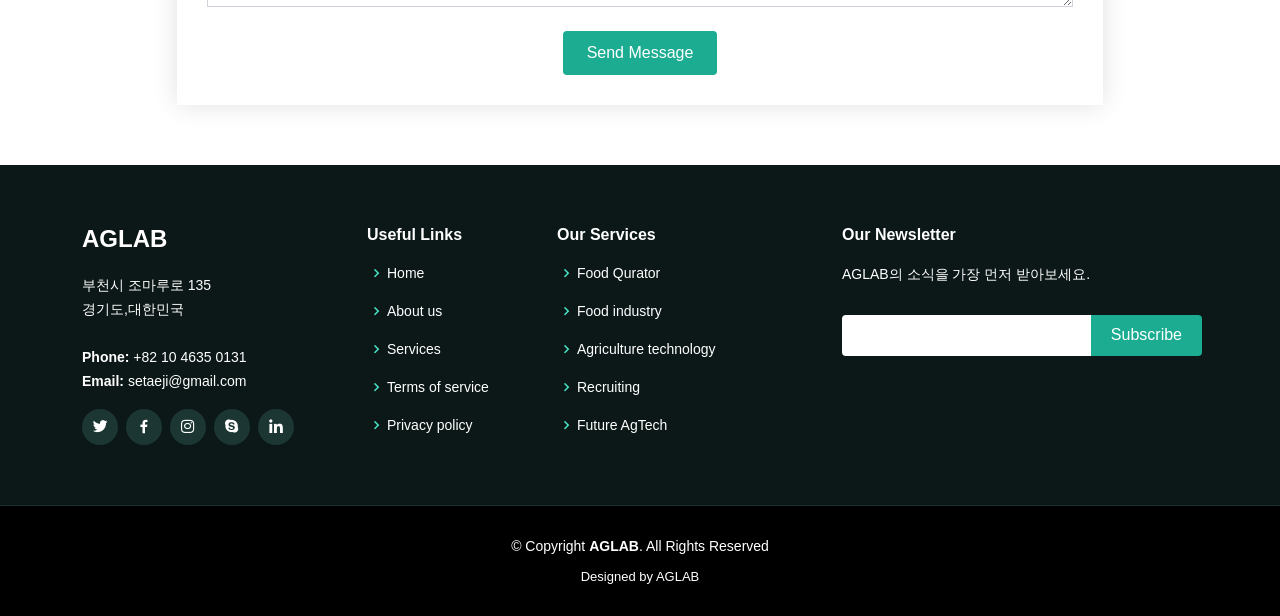
==== commit 36af1217: "AGLAB" ====
--- a/index.html
+++ b/index.html
@@ -1,926 +1,926 @@
-<!DOCTYPE html>
-<html lang="en">
-
-<head>
-  <meta charset="utf-8">
-  <meta content="width=device-width, initial-scale=1.0" name="viewport">
-
-  <title> : HOME : AGLAB</title>
-  <meta content="" name="description">
-  <meta content="" name="keywords">
-
-  <!-- aglab ci -->
-  <link href="assets/img/aglab ci.png" rel="icon">
-  <link href="assets/img/apple-aglab.png" rel="apple-touch-icon">
-
-  <!-- Google Fonts -->
-  <link href="https://fonts.googleapis.com/css?family=Open+Sans:300,300i,400,400i,600,600i,700,700i|Raleway:300,300i,400,400i,500,500i,600,600i,700,700i|Poppins:300,300i,400,400i,500,500i,600,600i,700,700i" rel="stylesheet">
-
-  <!-- Vendor CSS Files -->
-  <link href="assets/vendor/aos/aos.css" rel="stylesheet">
-  <link href="assets/vendor/bootstrap/css/bootstrap.min.css" rel="stylesheet">
-  <link href="assets/vendor/bootstrap-icons/bootstrap-icons.css" rel="stylesheet">
-  <link href="assets/vendor/boxicons/css/boxicons.min.css" rel="stylesheet">
-  <link href="assets/vendor/glightbox/css/glightbox.min.css" rel="stylesheet">
-  <link href="assets/vendor/swiper/swiper-bundle.min.css" rel="stylesheet">
-
-  <!-- Template Main CSS File -->
-  <link href="assets/css/style.css" rel="stylesheet">
-</head>
-
-<body>
-
-  <!-- ======= Header ======= -->
-  <header id="header" class="fixed-top d-flex align-items-center">
-    <div class="container d-flex justify-content-between">
-
-      <div class="logo">
-        <h1><a href="index.html">AGLAB</a></h1>
-        <!-- Uncomment below if you prefer to use an image logo -->
-        <!-- <a href="index.html"><img src="assets/img/logo.png" alt="" class="img-fluid"></a>-->
-      </div>
-
-      <nav id="navbar" class="navbar">
-        <ul>
-          <li><a class="nav-link scrollto active" href="#hero">Home</a></li>
-          <li><a class="nav-link scrollto" href="#about">About</a></li>
-          <li><a class="nav-link scrollto" href="#services">Services</a></li>
-          <li><a class="nav-link scrollto " href="#portfolio">Portfolio</a></li>
-          <li><a class="nav-link scrollto" href="#team">Team</a></li>
-          <li><a class="nav-link scrollto" href="#Q&A">Q&A</a></li>
-          <li><a class="nav-link scrollto" href="#contact">Contact</a></li>
-        </ul>
-        <i class="bi bi-list mobile-nav-toggle"></i>
-      </nav><!-- .navbar -->
-
-    </div>
-  </header><!-- End Header -->
-
-  <!-- ======= Hero Section ======= -->
-  <section id="hero" class="d-flex flex-column justify-content-center align-items-center">
-    <div class="container text-center text-md-left" data-aos="fade-up">
-      <h1>Welcome to AGLAB</h1><br>
-      <h2>We create <strong>a world</strong> where everyone can <strong>freely</strong> use <strong>safe food</strong>.</h2>
-      <h2><strong>안전한 먹거리</strong>를 모두가 <strong>자유</strong>롭게 이용하는 <strong>세상</strong>을 만듭니다.</h2>
-      <a href="#about" class="btn-get-started scrollto">Get Started</a>
-    </div>
-  </section><!-- End Hero -->
-
-  <main id="main">
-
-    <!-- ======= About Section ======= -->
-    <section id="about" class="about">
-      <div class="container">
-        <div class="row">
-          <div class="col-xl-6 col-lg-6" data-aos="fade-right">
-            <img src="assets/img/about-img.jpg" class="img-fluid" alt="">
-          </div>
-          <div class="col-xl-6 col-lg-6 pt-5 pt-lg-0">
-            <h3 data-aos="fade-up"><strong>Blockchain</strong> based,<br><strong>Direct trading platform</strong>,<br>for <strong>agricultural products</strong></h3>
-            <p data-aos="fade-left">
-              우리 지역의 우수한 <strong>농산물</strong>을<br>
-              <strong>직거래 플랫폼</strong>에서 만나보세요.<br>
-              <strong>블록체인</strong>이 농산물의 품질을 보장합니다.
-            </p>
-            <div class="icon-box" data-aos="fade-up">
-              <i class="bx bx-cube-alt"></i>
-              <h4><strong>블록체인</strong></h4>
-                <h4>Block-chain</h4>
-              <p>농산물의 원산지 정보와 생육데이터, 유통 과정을 IoT센서로 입력하여, 위/변조가 불가능한 블록체인을 통해, 강력한 원산지 증명이 가능합니다.
-              </p>
-            </div>
-            <div class="icon-box" data-aos="fade-up" data-aos-delay="100">
-              <i class="bx bx-receipt"></i>
-              <h4><strong>데이터 기반 직거래</strong></h4>
-                <h4>Direct trading with Big data</h4>
-              <p>지역 농산물의 소비 데이터를 기반으로, 지역 농가의 가격과 생산량이 결정됩니다.<br>
-              </p>
-            </div>
-            <div class="icon-box" data-aos="fade-up" data-aos-delay="200">
-              <i class="bx bx-cube-alt"></i>
-              <h4><strong>플랫폼</strong></h4>
-                <h4>Platform</h4>
-              <p>플랫폼은 농업을 데이터로 무장시키고,<br>금융/무역/유통과의 네트워킹으로 성장하게 할 것 입니다.</p>
-            </div>
-          </div>
-        </div>
-      </div>
-    </section><!-- End About Section -->
-
-    <!-- ======= Steps Section ======= -->
-    <section id="steps" class="steps section-bg">
-      <div class="container">
-        <div class="row no-gutters">
-          <div class="col-lg-4 col-md-6 content-item" data-aos="fade-in">
-            <span><strong>01</strong></span>
-            <h4><strong>투명한 생산/배송</strong></h4>
-            <p>블록체인으로, 위/변조가 불가능한 강력한 원산지 증명과 유통 데이터를 확인할 수 있습니다.</p>
-          </div>
-          <div class="col-lg-4 col-md-6 content-item" data-aos="fade-in" data-aos-delay="200">
-            <span><strong>02</strong></span>
-            <h4><strong>내 지역 농가 살리기</strong></h4>
-            <p>나 지역 농가의 우수한 농산물을 지역 소비자에게 연결하는 플랫폼입니다.</p>
-          </div>
-          <div class="col-lg-4 col-md-6 content-item" data-aos="fade-in" data-aos-delay="100">
-            <span><strong>03</strong></span>
-            <h4><strong>농업 소프트웨어 혁신</strong></h4>
-            <p>매년 13%로 성장하는 어그테크 시장의 소프트웨어의 혁신을 이루겠습니다.</p>
-          </div>
-          <div class="col-lg-4 col-md-6 content-item" data-aos="fade-in" data-aos-delay="300">
-            <span><strong>04</strong></span>
-            <h4><strong>AI 소비패턴 분석</strong></h4>
-            <p>소비자의 구매 데이터를 분석하여, 소비자에게 다양한 대체 작물을 경험할 기회를 제공합니다.</p>
-          </div>
-          <div class="col-lg-4 col-md-6 content-item" data-aos="fade-in" data-aos-delay="400">
-            <span><strong>05</strong></span>
-            <h4><strong>데이터 농업</strong></h4>
-            <p>지역 소비자들의 구매데이터로, 생산 농가는 가격과 생산량을 파종 전에 조절하여, 품질은 높이고 가격은 낮추는 데이터 인프라를 만들어 갑니다.</p>
-          </div>
-          <div class="col-lg-4 col-md-6 content-item" data-aos="fade-in" data-aos-delay="500">
-            <span><strong>06</strong></span>
-            <h4><strong>농가의 경제력 확보</strong></h4>
-            <p>거래 별, 직거래 송금을 통해서 농가에 지속적인 경제력을 제공합니다.<br>
-              농가의 경제력 확보는 꾸준한 생산력을 갖추게 하여 지속가능한 농업으로의 체질 개선이 가능해집니다.</p>
-          </div>
-        </div>
-      </div>
-    </section><!-- End Steps Section -->
-
-    <!-- ======= Features Section ======= -->
-    <section id="features" class="features">
-      <div class="container">
-        <h3><strong>사용방법 - 소비자 편</strong></h3>
-        <div class="row">
-          <div class="col-lg-4 mb-5 mb-lg-0" data-aos="fade-right">
-            <ul class="nav nav-tabs flex-column">
-              <li class="nav-item">
-                <a class="nav-link active show" data-bs-toggle="tab" href="#tab-1">
-                  <h4>구매희망 지역 입력</h4>
-                  <p>소비자가 배송받고자 하는 지역을 입력합니다.</p>
-                </a>
-              </li>
-              <li class="nav-item mt-2">
-                <a class="nav-link" data-bs-toggle="tab" href="#tab-2">
-                  <h4>작물/농가 선택</h4>
-                  <p>농가 별 작물의 가격/출하일정/생육정보를 확인 후, 선택/결제합니다.</p>
-                </a>
-              </li>
-              <li class="nav-item mt-2">
-                <a class="nav-link" data-bs-toggle="tab" href="#tab-3">
-                  <h4>배송 추적</h4>
-                  <p>출하 및 배송 단계의 블록체인 데이터를 확인합니다.</p>
-                </a>
-              </li>
-              <li class="nav-item mt-2">
-                <a class="nav-link" data-bs-toggle="tab" href="#tab-4">
-                  <h4>QR 스캔 및 리뷰 작성</h4>
-                  <p>배송 제품 포장의 QR 코드 스캔으로, <br>생육정보 / 배송정보 확인 가능<br>소비자 리뷰 작성<i>(포인트/프로모션 이벤트 응모 가능)</i></p>
-                </a>
-              </li>
-            </ul>
-          </div>
-          <div class="col-lg-7 ml-auto" data-aos="fade-left">
-            <div class="tab-content">
-              <div class="tab-pane active show" id="tab-1">
-                <figure>
-                  <img src="assets/img/features-1.png" alt="" class="img-fluid">
-                </figure>
-              </div>
-              <div class="tab-pane" id="tab-2">
-                <figure>
-                  <img src="assets/img/features-2.png" alt="" class="img-fluid">
-                </figure>
-              </div>
-              <div class="tab-pane" id="tab-3">
-                <figure>
-                  <img src="assets/img/features-3.png" alt="" class="img-fluid">
-                </figure>
-              </div>
-              <div class="tab-pane" id="tab-4">
-                <figure>
-                  <img src="assets/img/features-4.png" alt="" class="img-fluid">
-                </figure>
-              </div>
-            </div>
-          </div>
-        </div>
-
-      </div>
-    </section><!-- End Features Section -->
-
-        <!-- ======= Producers Section ======= -->
-        <section id="producers" class="features">
-          <div class="container">
-            <h3><strong>사용방법 - 생산자 편</strong></h3>
-            <div class="row">
-              <div class="col-lg-4 mb-5 mb-lg-0" data-aos="fade-right">
-                <ul class="nav nav-tabs flex-column">
-                  <li class="nav-item">
-                    <a class="nav-link active show" data-bs-toggle="tab" href="#tab-5">
-                      <h4>제품 등록</h4>
-                      <p>생산 농가 인증 후, 농가의 제품을 플랫폼에 등록할 수 있습니다.</p>
-                    </a>
-                  </li>
-                  <li class="nav-item mt-2">
-                    <a class="nav-link" data-bs-toggle="tab" href="#tab-6">
-                      <h4>수요 예측 데이터 확인</h4>
-                      <p>지역 별, 작물 별 지역 소비데이터 분석으로 기간 별 작물 평균 소매가, 판매량을 확인할 수 있습니다.</p>
-                    </a>
-                  </li>
-                  <li class="nav-item mt-2">
-                    <a class="nav-link" data-bs-toggle="tab" href="#tab-7">
-                      <h4>생육 데이터 저장</h4>
-                      <p>파종/생육 데이터를 제공한 제품이 판매되면, 인센티브가 제공됩니다.</p>
-                    </a>
-                  </li>
-                  <li class="nav-item mt-2">
-                    <a class="nav-link" data-bs-toggle="tab" href="#tab-8">
-                      <h4>소비자 후기 확인</h4>
-                      <p>소비자의 리뷰를 확인할 수 있어, 농가 제품에 대한 피드백을 확인할 수 있습니다.</p>
-                    </a>
-                  </li>
-                </ul>
-              </div>
-              <div class="col-lg-7 ml-auto" data-aos="fade-left">
-                <div class="tab-content">
-                  <div class="tab-pane active show" id="tab-5">
-                    <figure>
-                      <img src="assets/img/features-5.png" alt="" class="img-fluid">
-                    </figure>
-                  </div>
-                  <div class="tab-pane" id="tab-6">
-                    <figure>
-                      <img src="assets/img/features-6.png" alt="" class="img-fluid">
-                    </figure>
-                  </div>
-                  <div class="tab-pane" id="tab-7">
-                    <figure>
-                      <img src="assets/img/features-7.png" alt="" class="img-fluid">
-                    </figure>
-                  </div>
-                  <div class="tab-pane" id="tab-8">
-                    <figure>
-                      <img src="assets/img/features-8.png" alt="" class="img-fluid">
-                    </figure>
-                  </div>
-                </div>
-              </div>
-            </div>
-
-          </div>
-        </section><!-- End Producers Section -->
-
-    <!-- ======= Google Map ======= -->
-    <style>
-      #map {
-        height: 400px;
-        width: 100%;
-       }
-    </style>
-  </head>
-  <body>
-    <h3>내 지역 농가 찾기</h3>
-    <div id="map"></div>
-    <script>
-      function initMap() {
-        var start = {lat: 37.555593, lng: 126.798088};
-        var map = new google.maps.Map(document.getElementById('map'), {
-          zoom: 4,
-          center: start
-        });
-        var marker = new google.maps.Marker({
-          position: start,
-          map: map
-        });
-      }
-    </script>
-    <script async defer
-    src=
-"https://maps.googleapis.com/maps/api/js?key=
-AIzaSyB2bXKNDezDf6YNVc-SauobynNHPo4RJb8&callback=initMap">
-    </script>
-
-    <!-- ======= Services Section ======= -->
-    <section id="services" class="services section-bg">
-      <div class="container">
-
-        <div class="section-title" data-aos="fade-up">
-          <h2>Our Marketing</h2>
-          <h1><b>안전한 먹거리 자유롭게 사자.</b></h1>
-        </div>
-
-        <div class="row">
-          <div class="col-md-6 col-lg-3 d-flex align-items-stretch mb-5 mb-lg-0" data-aos="fade-up">
-            <div class="icon-box icon-box-pink">
-              <div class="icon"><i class="bx bxl-dribbble"></i></div>
-              <h4 class="title"><a href="">광고</a></h4>
-              <p class="description">
-                <ul>
-                  <li>Youtube</li>
-                  <li>Instagram/Facebook</li>
-                  <li>Blog</li>
-                  <li>Homepage</li>
-                </ul>
-              </p>
-            </div>
-          </div>
-
-          <div class="col-md-6 col-lg-3 d-flex align-items-stretch mb-5 mb-lg-0" data-aos="fade-up" data-aos-delay="100">
-            <div class="icon-box icon-box-cyan">
-              <div class="icon"><i class="bx bx-file"></i></div>
-              <h4 class="title"><a href="">플랫폼</a></h4>
-              <p class="description">
-                <ul>
-                  <li>할인 프로모션</li>
-                  <li>구매 마일리지</li>
-                  <li>못난이 농산물 꾸러미</li>
-                </ul>
-              </p>
-            </div>
-          </div>
-
-          <div class="col-md-6 col-lg-3 d-flex align-items-stretch mb-5 mb-lg-0" data-aos="fade-up" data-aos-delay="200">
-            <div class="icon-box icon-box-green">
-              <div class="icon"><i class="bx bx-tachometer"></i></div>
-              <h4 class="title"><a href="">이벤트</a></h4>
-              <p class="description">
-                <ul>
-                  <li>라이브 커머스 할인</li>
-                  <li>실제 후기 경험 마케팅</li>
-                  <li>불량 상품 A/S 경험 사례</li>
-                  <li>농산물 교육 콘텐츠 제공</li>
-                </ul>
-              </p>
-            </div>
-          </div>
-
-          <div class="col-md-6 col-lg-3 d-flex align-items-stretch mb-5 mb-lg-0" data-aos="fade-up" data-aos-delay="300">
-            <div class="icon-box icon-box-blue">
-              <div class="icon"><i class="bx bx-world"></i></div>
-              <h4 class="title"><a href="">대외 활동</a></h4>
-              <p class="description">
-                <ul>
-                  <li>농업 박람회 참가</li>
-                  <li>무역 박람회 참가</li>
-                  <li>사회적 기업과 협업<br><i>(농식품 후원 사업)</i></li>
-                </ul>
-              </p>
-            </div>
-          </div>
-
-        </div>
-
-      </div>
-    </section><!-- End Services Section -->
-
-    <!-- ======= Testimonials Section ======= -->
-    <section id="testimonials" class="testimonials">
-      <div class="container">
-
-        <div class="section-title" data-aos="fade-up">
-          <h2>소비자 후기</h2>
-          <p>AGLAB에서 맛있고 안전한 농산물을 만났던 경험하세요.</p>
-        </div>
-
-        <div class="testimonials-slider swiper-container" data-aos="fade-up" data-aos-delay="100">
-          <div class="swiper-wrapper">
-
-            <div class="swiper-slide">
-              <div class="testimonial-item">
-                <p>
-                  <i class="bx bxs-quote-alt-left quote-icon-left"></i>
-                  빠른 배송, 안전한 원산지 확인이 가능해서 너무 좋아요. 앞으로도 이용하겠습니다.
-                  <i class="bx bxs-quote-alt-right quote-icon-right"></i>
-                </p>
-                <img src="assets/img/testimonials/testimonials-1.jpg" class="testimonial-img" alt="">
-                <h3>홍길동</h3>
-                <h4>경기도 고양시</h4>
-              </div>
-            </div><!-- End testimonial item -->
-
-            <div class="swiper-slide">
-              <div class="testimonial-item">
-                <p>
-                  <i class="bx bxs-quote-alt-left quote-icon-left"></i>
-                  못난이 농산물 꾸러미라도 맛은 너무 좋고 신선하네요. 아이들도 좋아해요!!
-                  <i class="bx bxs-quote-alt-right quote-icon-right"></i>
-                </p>
-                <img src="assets/img/testimonials/testimonials-2.jpg" class="testimonial-img" alt="">
-                <h3>홍길순</h3>
-                <h4>경기도 남양주시</h4>
-              </div>
-            </div><!-- End testimonial item -->
-
-            <div class="swiper-slide">
-              <div class="testimonial-item">
-                <p>
-                  <i class="bx bxs-quote-alt-left quote-icon-left"></i>
-                  더 이상 중국산에 속지않아도 되고, 국산인지 의심하지 않고 물건을 구매할 수 있겠네요.
-                  AGLAB 최고에요~!!
-                  <i class="bx bxs-quote-alt-right quote-icon-right"></i>
-                </p>
-                <img src="assets/img/testimonials/testimonials-3.jpg" class="testimonial-img" alt="">
-                <h3>아무개</h3>
-                <h4>서울시 동작구</h4>
-              </div>
-            </div><!-- End testimonial item -->
-
-            <div class="swiper-slide">
-              <div class="testimonial-item">
-                <p>
-                  <i class="bx bxs-quote-alt-left quote-icon-left"></i>
-                  오늘 저녁은 저희 지역 농장에서 주문한 신선한 대파를 넣은 야채볶음입니다~!
-                  사장님 다음에도 잘 부탁 드립니다. 또 주문할게요!!
-                  <i class="bx bxs-quote-alt-right quote-icon-right"></i>
-                </p>
-                <img src="assets/img/testimonials/testimonials-4.jpg" class="testimonial-img" alt="">
-                <h3>박세봉</h3>
-                <h4>경기도 부천시</h4>
-              </div>
-            </div><!-- End testimonial item -->
-
-            <div class="swiper-slide">
-              <div class="testimonial-item">
-                <p>
-                  <i class="bx bxs-quote-alt-left quote-icon-left"></i>
-                  저희 동네 근처에도 토마토를 이렇게 신선하게 재배하는 농장이 있는줄 몰랐습니다.
-                  앞으로 토마토는 마트는 안가도 되겠어요. 정말 좋습니다.
-                  <i class="bx bxs-quote-alt-right quote-icon-right"></i>
-                </p>
-                <img src="assets/img/testimonials/testimonials-5.jpg" class="testimonial-img" alt="">
-                <h3>토마토</h3>
-                <h4>서울시 성북구</h4>
-              </div>
-            </div><!-- End testimonial item -->
-
-          </div>
-          <div class="swiper-pagination"></div>
-        </div>
-
-      </div>
-    </section><!-- End Testimonials Section -->
-
-    <!-- ======= Portfolio Section ======= -->
-    <section id="portfolio" class="portfolio section-bg">
-      <div class="container">
-
-        <div class="section-title" data-aos="fade-up">
-          <h2>이달의 특가</h2>
-          <p>우리 지역의 농산물을 특별한 가격에 만나보세요.</p>
-        </div>
-
-        <div class="row" data-aos="fade-up">
-          <div class="col-lg-12 d-flex justify-content-center">
-            <ul id="portfolio-flters">
-              <li data-filter="*" class="filter-active">전체보기</li>
-              <li data-filter=".filter-app">과일</li>
-              <li data-filter=".filter-card">야채</li>
-              <li data-filter=".filter-web">과채류</li>
-            </ul>
-          </div>
-        </div>
-
-        <div class="row portfolio-container" data-aos="fade-up">
-
-          <div class="col-lg-2 col-md-6 portfolio-item filter-app">
-            <div class="portfolio-wrap">
-              <img src="assets/img/portfolio/portfolio-1.jpg" class="img-fluid" alt="">
-              <div class="portfolio-info">
-                <h4>바나나</h4>
-                <p>과일</p>
-                <div class="portfolio-links">
-                  <a href="assets/img/portfolio/portfolio-1.jpg" data-gallery="portfolioGallery" class="portfolio-lightbox" title="App 1"><i class="bx bx-plus"></i></a>
-                  <a href="portfolio-details.html" title="More Details"><i class="bx bx-link"></i></a>
-                </div>
-              </div>
-            </div>
-          </div>
-
-          <div class="col-lg-2 col-md-6 portfolio-item filter-web">
-            <div class="portfolio-wrap">
-              <img src="assets/img/portfolio/portfolio-2.jpg" class="img-fluid" alt="">
-              <div class="portfolio-info">
-                <h4>미나리</h4>
-                <p>과채류</p>
-                <div class="portfolio-links">
-                  <a href="assets/img/portfolio/portfolio-2.jpg" data-gallery="portfolioGallery" class="portfolio-lightbox" title="Web 3"><i class="bx bx-plus"></i></a>
-                  <a href="portfolio-details.html" title="More Details"><i class="bx bx-link"></i></a>
-                </div>
-              </div>
-            </div>
-          </div>
-
-          <div class="col-lg-2 col-md-6 portfolio-item filter-app">
-            <div class="portfolio-wrap">
-              <img src="assets/img/portfolio/portfolio-3.jpg" class="img-fluid" alt="">
-              <div class="portfolio-info">
-                <h4>사과</h4>
-                <p>과일</p>
-                <div class="portfolio-links">
-                  <a href="assets/img/portfolio/portfolio-3.jpg" data-gallery="portfolioGallery" class="portfolio-lightbox" title="App 2"><i class="bx bx-plus"></i></a>
-                  <a href="portfolio-details.html" title="More Details"><i class="bx bx-link"></i></a>
-                </div>
-              </div>
-            </div>
-          </div>
-
-          <div class="col-lg-2 col-md-6 portfolio-item filter-card">
-            <div class="portfolio-wrap">
-              <img src="assets/img/portfolio/portfolio-4.jpg" class="img-fluid" alt="">
-              <div class="portfolio-info">
-                <h4>배추</h4>
-                <p>야채</p>
-                <div class="portfolio-links">
-                  <a href="assets/img/portfolio/portfolio-4.jpg" data-gallery="portfolioGallery" class="portfolio-lightbox" title="Card 2"><i class="bx bx-plus"></i></a>
-                  <a href="portfolio-details.html" title="More Details"><i class="bx bx-link"></i></a>
-                </div>
-              </div>
-            </div>
-          </div>
-
-          <div class="col-lg-2 col-md-6 portfolio-item filter-web">
-            <div class="portfolio-wrap">
-              <img src="assets/img/portfolio/portfolio-5.jpg" class="img-fluid" alt="">
-              <div class="portfolio-info">
-                <h4>옥수수</h4>
-                <p>과채류</p>
-                <div class="portfolio-links">
-                  <a href="assets/img/portfolio/portfolio-5.jpg" data-gallery="portfolioGallery" class="portfolio-lightbox" title="Web 2"><i class="bx bx-plus"></i></a>
-                  <a href="portfolio-details.html" title="More Details"><i class="bx bx-link"></i></a>
-                </div>
-              </div>
-            </div>
-          </div>
-
-          <div class="col-lg-2 col-md-6 portfolio-item filter-app">
-            <div class="portfolio-wrap">
-              <img src="assets/img/portfolio/portfolio-6.jpg" class="img-fluid" alt="">
-              <div class="portfolio-info">
-                <h4>배</h4>
-                <p>과일</p>
-                <div class="portfolio-links">
-                  <a href="assets/img/portfolio/portfolio-6.jpg" data-gallery="portfolioGallery" class="portfolio-lightbox" title="App 3"><i class="bx bx-plus"></i></a>
-                  <a href="portfolio-details.html" title="More Details"><i class="bx bx-link"></i></a>
-                </div>
-              </div>
-            </div>
-          </div>
-
-          <div class="col-lg-2 col-md-6 portfolio-item filter-card">
-            <div class="portfolio-wrap">
-              <img src="assets/img/portfolio/portfolio-7.jpg" class="img-fluid" alt="">
-              <div class="portfolio-info">
-                <h4>대파</h4>
-                <p>야채</p>
-                <div class="portfolio-links">
-                  <a href="assets/img/portfolio/portfolio-7.jpg" data-gallery="portfolioGallery" class="portfolio-lightbox" title="Card 1"><i class="bx bx-plus"></i></a>
-                  <a href="portfolio-details.html" title="More Details"><i class="bx bx-link"></i></a>
-                </div>
-              </div>
-            </div>
-          </div>
-
-          <div class="col-lg-2 col-md-6 portfolio-item filter-card">
-            <div class="portfolio-wrap">
-              <img src="assets/img/portfolio/portfolio-8.jpg" class="img-fluid" alt="">
-              <div class="portfolio-info">
-                <h4>당근</h4>
-                <p>야채</p>
-                <div class="portfolio-links">
-                  <a href="assets/img/portfolio/portfolio-8.jpg" data-gallery="portfolioGallery" class="portfolio-lightbox" title="Card 3"><i class="bx bx-plus"></i></a>
-                  <a href="portfolio-details.html" title="More Details"><i class="bx bx-link"></i></a>
-                </div>
-              </div>
-            </div>
-          </div>
-
-          <div class="col-lg-2 col-md-6 portfolio-item filter-web">
-            <div class="portfolio-wrap">
-              <img src="assets/img/portfolio/portfolio-9.jpg" class="img-fluid" alt="">
-              <div class="portfolio-info">
-                <h4>토마토</h4>
-                <p>과채류</p>
-                <div class="portfolio-links">
-                  <a href="assets/img/portfolio/portfolio-9.jpg" data-gallery="portfolioGallery" class="portfolio-lightbox" title="Web 3"><i class="bx bx-plus"></i></a>
-                  <a href="portfolio-details.html" title="More Details"><i class="bx bx-link"></i></a>
-                </div>
-              </div>
-            </div>
-          </div>
-
-        </div>
-
-      </div>
-    </section><!-- End Portfolio Section -->
-
-    <!-- ======= Team Section ======= -->
-    <section id="team" class="team">
-      <div class="container">
-
-        <div class="section-title" data-aos="fade-up">
-          <h2>Team AGLAB</h2>
-          <p><strong>안전한 먹거리</strong>를 모두가 <strong>자유</strong>롭게 이용하는 <strong>세상</strong>을 만듭니다.</p>
-        </div>
-
-        <div class="row">
-
-          <div class="col-xl-3 col-lg-4 col-md-6" data-aos="fade-up">
-            <div class="member">
-              <img src="assets/img/team/team-1.jpg" class="img-fluid" alt="">
-              <div class="member-info">
-                <div class="member-info-content">
-                  <h4>Se-bong Park</h4>
-                  <span>Chief AGLAB</span>
-                </div>
-                <div class="social">
-                  <a href=""><i class="bi bi-twitter"></i></a>
-                  <a href=""><i class="bi bi-facebook"></i></a>
-                  <a href=""><i class="bi bi-instagram"></i></a>
-                  <a href=""><i class="bi bi-linkedin"></i></a>
-                </div>
-              </div>
-            </div>
-          </div>
-
-          <div class="col-xl-3 col-lg-4 col-md-6" data-aos="fade-up" data-aos-delay="100">
-            <div class="member">
-              <img src="assets/img/team/team-2.png" class="img-fluid" alt="">
-              <div class="member-info">
-                <div class="member-info-content">
-                  <h4>Vacancy</h4>
-                  <span>Waiting your admission</span>
-                </div>
-                <div class="social">
-                  <a href=""><i class="bi bi-twitter"></i></a>
-                  <a href=""><i class="bi bi-facebook"></i></a>
-                  <a href=""><i class="bi bi-instagram"></i></a>
-                  <a href=""><i class="bi bi-linkedin"></i></a>
-                </div>
-              </div>
-            </div>
-          </div>
-
-          <div class="col-xl-3 col-lg-4 col-md-6" data-aos="fade-up" data-aos-delay="200">
-            <div class="member">
-              <img src="assets/img/team/team-3.png" class="img-fluid" alt="">
-              <div class="member-info">
-                <div class="member-info-content">
-                  <h4>Vacancy</h4>
-                  <span>Waiting your admission</span>
-                </div>
-                <div class="social">
-                  <a href=""><i class="bi bi-twitter"></i></a>
-                  <a href=""><i class="bi bi-facebook"></i></a>
-                  <a href=""><i class="bi bi-instagram"></i></a>
-                  <a href=""><i class="bi bi-linkedin"></i></a>
-                </div>
-              </div>
-            </div>
-          </div>
-
-          <div class="col-xl-3 col-lg-4 col-md-6" data-aos="fade-up" data-aos-delay="300">
-            <div class="member">
-              <img src="assets/img/team/team-4.png" class="img-fluid" alt="">
-              <div class="member-info">
-                <div class="member-info-content">
-                  <h4>Vacancy</h4>
-                  <span>Waiting your admission</span>
-                </div>
-                <div class="social">
-                  <a href=""><i class="bi bi-twitter"></i></a>
-                  <a href=""><i class="bi bi-facebook"></i></a>
-                  <a href=""><i class="bi bi-instagram"></i></a>
-                  <a href=""><i class="bi bi-linkedin"></i></a>
-                </div>
-              </div>
-            </div>
-          </div>
-
-        </div>
-
-      </div>
-    </section><!-- End Team Section -->
-
-    <!-- ======= Q&A Section ======= -->
-    <section id="Q&A" class="faq section-bg">
-      <div class="container">
-
-        <div class="section-title" data-aos="fade-up">
-          <h2>Q & A</h2>
-          <p>여러분의 궁금증을 해결해 드립니다.</p>
-        </div>
-
-        <div class="faq-list">
-          <ul>
-            <li data-aos="fade-up">
-              <i class="bx bx-help-circle icon-help"></i> <a data-bs-toggle="collapse" class="collapse" data-bs-target="#faq-list-1">주문은 어떻게 하나요?<i class="bx bx-chevron-down icon-show"></i><i class="bx bx-chevron-up icon-close"></i></a>
-              <div id="faq-list-1" class="collapse show" data-bs-parent=".faq-list">
-                <p>
-                  지금은 서비스 준비중입니다.
-                </p>
-              </div>
-            </li>
-
-            <li data-aos="fade-up" data-aos-delay="100">
-              <i class="bx bx-help-circle icon-help"></i> <a data-bs-toggle="collapse" data-bs-target="#faq-list-2" class="collapsed"> "내 지역 농가"는 어디까지인가요? <i class="bx bx-chevron-down icon-show"></i><i class="bx bx-chevron-up icon-close"></i></a>
-              <div id="faq-list-2" class="collapse" data-bs-parent=".faq-list">
-                <p>
-                  주문하시는 곳에서 동일한 시 단위의, 반경 50km 이내의 농가이며, 지역에 따라 다소 차이가 있을 수 있습니다.
-                </p>
-              </div>
-            </li>
-
-            <li data-aos="fade-up" data-aos-delay="200">
-              <i class="bx bx-help-circle icon-help"></i> <a data-bs-toggle="collapse" data-bs-target="#faq-list-3" class="collapsed"> 환불은 어떻게 받나요? <i class="bx bx-chevron-down icon-show"></i><i class="bx bx-chevron-up icon-close"></i></a>
-              <div id="faq-list-3" class="collapse" data-bs-parent=".faq-list">
-                <p>
-                  아래 contact 에 있는 연락처로 신속히 연락 주시면 확인 후 조치해드리겠습니다.
-                </p>
-              </div>
-            </li>
-
-            <li data-aos="fade-up" data-aos-delay="300">
-              <i class="bx bx-help-circle icon-help"></i> <a data-bs-toggle="collapse" data-bs-target="#faq-list-4" class="collapsed"> 주문을 취소하고 싶어요. <i class="bx bx-chevron-down icon-show"></i><i class="bx bx-chevron-up icon-close"></i></a>
-              <div id="faq-list-4" class="collapse" data-bs-parent=".faq-list">
-                <p>
-                  아래 contact 에 있는 연락처로 신속히 연락 주시면 확인 후 조치해드리겠습니다.
-                </p>
-              </div>
-            </li>
-
-            <li data-aos="fade-up" data-aos-delay="400">
-              <i class="bx bx-help-circle icon-help"></i> <a data-bs-toggle="collapse" data-bs-target="#faq-list-5" class="collapsed">믿을 수 있나요? <i class="bx bx-chevron-down icon-show"></i><i class="bx bx-chevron-up icon-close"></i></a>
-              <div id="faq-list-5" class="collapse" data-bs-parent=".faq-list">
-                <p>
-                  AGLAB의 데이터는 블록체인으로 저장되어 믿고 안심하셔도 좋습니다.
-                </p>
-              </div>
-            </li>
-
-          </ul>
-        </div>
-
-      </div>
-    </section><!-- End F.A.Q Section -->
-
-    <!-- ======= Contact Section ======= -->
-    <section id="contact" class="contact">
-      <div class="container">
-
-        <div class="section-title" data-aos="fade-up">
-          <h2>Contact</h2>
-          <p> 여러분의 의견를 AGLAB에게 들려주세요. </p>
-        </div>
-
-        <div class="row no-gutters justify-content-center" data-aos="fade-up">
-
-          <div class="col-lg-5 d-flex align-items-stretch">
-            <div class="info">
-              <div class="address">
-                <i class="bi bi-geo-alt"></i>
-                <h4>Location:</h4>
-                <p>부천시 조마루로 123, 경기도</p>
-              </div>
-
-              <div class="email mt-4">
-                <i class="bi bi-envelope"></i>
-                <h4>Email:</h4>
-                <p>setaeji@gmail.com</p>
-              </div>
-
-              <div class="phone mt-4">
-                <i class="bi bi-phone"></i>
-                <h4>Call:</h4>
-                <p>+82 10 4635 0131</p>
-              </div>
-
-            </div>
-
-          </div>
-
-          <div class="col-lg-5 d-flex align-items-stretch">
-            <iframe style="border:0; width: 100%; height: 270px;" src="https://www.google.com/maps/embed?pb=!1m14!1m8!1m3!1d12097.433213460943!2d-74.0062269!3d40.7101282!3m2!1i1024!2i768!4f13.1!3m3!1m2!1s0x0%3A0xb89d1fe6bc499443!2sDowntown+Conference+Center!5e0!3m2!1smk!2sbg!4v1539943755621" frameborder="0" allowfullscreen></iframe>
-          </div>
-
-        </div>
-
-        <div class="row mt-5 justify-content-center" data-aos="fade-up">
-          <div class="col-lg-10">
-            <form action="forms/contact.php" method="post" role="form" class="php-email-form">
-              <div class="row">
-                <div class="col-md-6 form-group">
-                  <input type="text" name="name" class="form-control" id="name" placeholder="Your Name" required>
-                </div>
-                <div class="col-md-6 form-group mt-3 mt-md-0">
-                  <input type="email" class="form-control" name="email" id="email" placeholder="Your Email" required>
-                </div>
-              </div>
-              <div class="form-group mt-3">
-                <input type="text" class="form-control" name="subject" id="subject" placeholder="Subject" required>
-              </div>
-              <div class="form-group mt-3">
-                <textarea class="form-control" name="message" rows="5" placeholder="Message" required></textarea>
-              </div>
-              <div class="my-3">
-                <div class="loading">Loading</div>
-                <div class="error-message"></div>
-                <div class="sent-message">Your message has been sent. Thank you!</div>
-              </div>
-              <div class="text-center"><button type="submit">Send Message</button></div>
-            </form>
-          </div>
-
-        </div>
-
-      </div>
-    </section><!-- End Contact Section -->
-
-  </main><!-- End #main -->
-
-  <!-- ======= Footer ======= -->
-  <footer id="footer">
-    <div class="footer-top">
-      <div class="container">
-        <div class="row">
-
-          <div class="col-lg-3 col-md-6">
-            <div class="footer-info">
-              <h3>AGLAB</h3>
-              <p>
-                부천시 조마루로 135 <br>
-                경기도,대한민국<br><br>
-                <strong>Phone:</strong> +82 10 4635 0131<br>
-                <strong>Email:</strong> setaeji@gmail.com<br>
-              </p>
-              <div class="social-links mt-3">
-                <a href="#" class="twitter"><i class="bx bxl-twitter"></i></a>
-                <a href="#" class="facebook"><i class="bx bxl-facebook"></i></a>
-                <a href="#" class="instagram"><i class="bx bxl-instagram"></i></a>
-                <a href="#" class="google-plus"><i class="bx bxl-skype"></i></a>
-                <a href="#" class="linkedin"><i class="bx bxl-linkedin"></i></a>
-              </div>
-            </div>
-          </div>
-
-          <div class="col-lg-2 col-md-6 footer-links">
-            <h4>Useful Links</h4>
-            <ul>
-              <li><i class="bx bx-chevron-right"></i> <a href="#">Home</a></li>
-              <li><i class="bx bx-chevron-right"></i> <a href="#">About us</a></li>
-              <li><i class="bx bx-chevron-right"></i> <a href="#">Services</a></li>
-              <li><i class="bx bx-chevron-right"></i> <a href="#">Terms of service</a></li>
-              <li><i class="bx bx-chevron-right"></i> <a href="#">Privacy policy</a></li>
-            </ul>
-          </div>
-
-          <div class="col-lg-3 col-md-6 footer-links">
-            <h4>Our Services</h4>
-            <ul>
-              <li><i class="bx bx-chevron-right"></i> <a href="#">Food Qurator</a></li>
-              <li><i class="bx bx-chevron-right"></i> <a href="#">Food industry</a></li>
-              <li><i class="bx bx-chevron-right"></i> <a href="#">Agriculture technology</a></li>
-              <li><i class="bx bx-chevron-right"></i> <a href="#">Recruiting</a></li>
-              <li><i class="bx bx-chevron-right"></i> <a href="#">Future AgTech</a></li>
-            </ul>
-          </div>
-
-          <div class="col-lg-4 col-md-6 footer-newsletter">
-            <h4>Our Newsletter</h4>
-            <p>AGLAB의 소식을 가장 먼저 받아보세요.</p>
-            <form action="" method="post">
-              <input type="email" name="email"><input type="submit" value="Subscribe">
-            </form>
-
-          </div>
-
-        </div>
-      </div>
-    </div>
-
-    <div class="container">
-      <div class="copyright">
-        &copy; Copyright <strong><span>AGLAB</span></strong>. All Rights Reserved
-      </div>
-      <div class="credits">
-        <!-- All the links in the footer should remain intact. -->
-        Designed by AGLAB
-      </div>
-    </div>
-  </footer><!-- End Footer -->
-
-  <a href="#" class="back-to-top d-flex align-items-center justify-content-center"><i class="bi bi-arrow-up-short"></i></a>
-
-  <!-- Vendor JS Files -->
-  <script src="assets/vendor/aos/aos.js"></script>
-  <script src="assets/vendor/bootstrap/js/bootstrap.bundle.min.js"></script>
-  <script src="assets/vendor/glightbox/js/glightbox.min.js"></script>
-  <script src="assets/vendor/isotope-layout/isotope.pkgd.min.js"></script>
-  <script src="assets/vendor/php-email-form/validate.js"></script>
-  <script src="assets/vendor/swiper/swiper-bundle.min.js"></script>
-
-  <!-- Template Main JS File -->
-  <script src="assets/js/main.js"></script>
-
-</body>
-
-</html>
+<!DOCTYPE html>
+<html lang="en">
+
+<head>
+  <meta charset="utf-8">
+  <meta content="width=device-width, initial-scale=1.0" name="viewport">
+
+  <title> : HOME : AGLAB</title>
+  <meta content="" name="description">
+  <meta content="" name="keywords">
+
+  <!-- aglab ci -->
+  <link href="assets/img/aglab ci.png" rel="icon">
+  <link href="assets/img/apple-aglab.png" rel="apple-touch-icon">
+
+  <!-- Google Fonts -->
+  <link href="https://fonts.googleapis.com/css?family=Open+Sans:300,300i,400,400i,600,600i,700,700i|Raleway:300,300i,400,400i,500,500i,600,600i,700,700i|Poppins:300,300i,400,400i,500,500i,600,600i,700,700i" rel="stylesheet">
+
+  <!-- Vendor CSS Files -->
+  <link href="assets/vendor/aos/aos.css" rel="stylesheet">
+  <link href="assets/vendor/bootstrap/css/bootstrap.min.css" rel="stylesheet">
+  <link href="assets/vendor/bootstrap-icons/bootstrap-icons.css" rel="stylesheet">
+  <link href="assets/vendor/boxicons/css/boxicons.min.css" rel="stylesheet">
+  <link href="assets/vendor/glightbox/css/glightbox.min.css" rel="stylesheet">
+  <link href="assets/vendor/swiper/swiper-bundle.min.css" rel="stylesheet">
+
+  <!-- Template Main CSS File -->
+  <link href="assets/css/style.css" rel="stylesheet">
+</head>
+
+<body>
+
+  <!-- ======= Header ======= -->
+  <header id="header" class="fixed-top d-flex align-items-center">
+    <div class="container d-flex justify-content-between">
+
+      <div class="logo">
+        <h1><a href="index.html">AGLAB</a></h1>
+        <!-- Uncomment below if you prefer to use an image logo -->
+        <!-- <a href="index.html"><img src="assets/img/logo.png" alt="" class="img-fluid"></a>-->
+      </div>
+
+      <nav id="navbar" class="navbar">
+        <ul>
+          <li><a class="nav-link scrollto active" href="#hero">Home</a></li>
+          <li><a class="nav-link scrollto" href="#about">About</a></li>
+          <li><a class="nav-link scrollto" href="#services">Services</a></li>
+          <li><a class="nav-link scrollto " href="#portfolio">Portfolio</a></li>
+          <li><a class="nav-link scrollto" href="#team">Team</a></li>
+          <li><a class="nav-link scrollto" href="#Q&A">Q&A</a></li>
+          <li><a class="nav-link scrollto" href="#contact">Contact</a></li>
+        </ul>
+        <i class="bi bi-list mobile-nav-toggle"></i>
+      </nav><!-- .navbar -->
+
+    </div>
+  </header><!-- End Header -->
+
+  <!-- ======= Hero Section ======= -->
+  <section id="hero" class="d-flex flex-column justify-content-center align-items-center">
+    <div class="container text-center text-md-left" data-aos="fade-up">
+      <h1>Welcome to AGLAB</h1><br>
+      <h2>We create <strong>a world</strong> where everyone can <strong>freely</strong> use <strong>safe food</strong>.</h2>
+      <h2><strong>안전한 먹거리</strong>를 모두가 <strong>자유</strong>롭게 이용하는 <strong>세상</strong>을 만듭니다.</h2>
+      <a href="#about" class="btn-get-started scrollto">Get Started</a>
+    </div>
+  </section><!-- End Hero -->
+
+  <main id="main">
+
+    <!-- ======= About Section ======= -->
+    <section id="about" class="about">
+      <div class="container">
+        <div class="row">
+          <div class="col-xl-6 col-lg-6" data-aos="fade-right">
+            <img src="assets/img/about-img.jpg" class="img-fluid" alt="">
+          </div>
+          <div class="col-xl-6 col-lg-6 pt-5 pt-lg-0">
+            <h3 data-aos="fade-up"><strong>Blockchain</strong> based,<br><strong>Direct trading platform</strong>,<br>for <strong>agricultural products</strong></h3>
+            <p data-aos="fade-left">
+              우리 지역의 우수한 <strong>농산물</strong>을<br>
+              <strong>직거래 플랫폼</strong>에서 만나보세요.<br>
+              <strong>블록체인</strong>이 농산물의 품질을 보장합니다.
+            </p>
+            <div class="icon-box" data-aos="fade-up">
+              <i class="bx bx-cube-alt"></i>
+              <h4><strong>블록체인</strong></h4>
+                <h4>Block-chain</h4>
+              <p>농산물의 원산지 정보와 생육데이터, 유통 과정을 IoT센서로 입력하여, 위/변조가 불가능한 블록체인을 통해, 강력한 원산지 증명이 가능합니다.
+              </p>
+            </div>
+            <div class="icon-box" data-aos="fade-up" data-aos-delay="100">
+              <i class="bx bx-receipt"></i>
+              <h4><strong>데이터 기반 직거래</strong></h4>
+                <h4>Direct trading with Big data</h4>
+              <p>지역 농산물의 소비 데이터를 기반으로, 지역 농가의 가격과 생산량이 결정됩니다.<br>
+              </p>
+            </div>
+            <div class="icon-box" data-aos="fade-up" data-aos-delay="200">
+              <i class="bx bx-cube-alt"></i>
+              <h4><strong>플랫폼</strong></h4>
+                <h4>Platform</h4>
+              <p>플랫폼은 농업을 데이터로 무장시키고,<br>금융/무역/유통과의 네트워킹으로 성장하게 할 것 입니다.</p>
+            </div>
+          </div>
+        </div>
+      </div>
+    </section><!-- End About Section -->
+
+    <!-- ======= Steps Section ======= -->
+    <section id="steps" class="steps section-bg">
+      <div class="container">
+        <div class="row no-gutters">
+          <div class="col-lg-4 col-md-6 content-item" data-aos="fade-in">
+            <span><strong>01</strong></span>
+            <h4><strong>투명한 생산/배송</strong></h4>
+            <p>블록체인으로, 위/변조가 불가능한 강력한 원산지 증명과 유통 데이터를 확인할 수 있습니다.</p>
+          </div>
+          <div class="col-lg-4 col-md-6 content-item" data-aos="fade-in" data-aos-delay="200">
+            <span><strong>02</strong></span>
+            <h4><strong>내 지역 농가 살리기</strong></h4>
+            <p>나 지역 농가의 우수한 농산물을 지역 소비자에게 연결하는 플랫폼입니다.</p>
+          </div>
+          <div class="col-lg-4 col-md-6 content-item" data-aos="fade-in" data-aos-delay="100">
+            <span><strong>03</strong></span>
+            <h4><strong>농업 소프트웨어 혁신</strong></h4>
+            <p>매년 13%로 성장하는 어그테크 시장의 소프트웨어의 혁신을 이루겠습니다.</p>
+          </div>
+          <div class="col-lg-4 col-md-6 content-item" data-aos="fade-in" data-aos-delay="300">
+            <span><strong>04</strong></span>
+            <h4><strong>AI 소비패턴 분석</strong></h4>
+            <p>소비자의 구매 데이터를 분석하여, 소비자에게 다양한 대체 작물을 경험할 기회를 제공합니다.</p>
+          </div>
+          <div class="col-lg-4 col-md-6 content-item" data-aos="fade-in" data-aos-delay="400">
+            <span><strong>05</strong></span>
+            <h4><strong>데이터 농업</strong></h4>
+            <p>지역 소비자들의 구매데이터로, 생산 농가는 가격과 생산량을 파종 전에 조절하여, 품질은 높이고 가격은 낮추는 데이터 인프라를 만들어 갑니다.</p>
+          </div>
+          <div class="col-lg-4 col-md-6 content-item" data-aos="fade-in" data-aos-delay="500">
+            <span><strong>06</strong></span>
+            <h4><strong>농가의 경제력 확보</strong></h4>
+            <p>거래 별, 직거래 송금을 통해서 농가에 지속적인 경제력을 제공합니다.<br>
+              농가의 경제력 확보는 꾸준한 생산력을 갖추게 하여 지속가능한 농업으로의 체질 개선이 가능해집니다.</p>
+          </div>
+        </div>
+      </div>
+    </section><!-- End Steps Section -->
+
+    <!-- ======= Features Section ======= -->
+    <section id="features" class="features">
+      <div class="container">
+        <h3><strong>사용방법 - 소비자 편</strong></h3>
+        <div class="row">
+          <div class="col-lg-4 mb-5 mb-lg-0" data-aos="fade-right">
+            <ul class="nav nav-tabs flex-column">
+              <li class="nav-item">
+                <a class="nav-link active show" data-bs-toggle="tab" href="#tab-1">
+                  <h4>구매희망 지역 입력</h4>
+                  <p>소비자가 배송받고자 하는 지역을 입력합니다.</p>
+                </a>
+              </li>
+              <li class="nav-item mt-2">
+                <a class="nav-link" data-bs-toggle="tab" href="#tab-2">
+                  <h4>작물/농가 선택</h4>
+                  <p>농가 별 작물의 가격/출하일정/생육정보를 확인 후, 선택/결제합니다.</p>
+                </a>
+              </li>
+              <li class="nav-item mt-2">
+                <a class="nav-link" data-bs-toggle="tab" href="#tab-3">
+                  <h4>배송 추적</h4>
+                  <p>출하 및 배송 단계의 블록체인 데이터를 확인합니다.</p>
+                </a>
+              </li>
+              <li class="nav-item mt-2">
+                <a class="nav-link" data-bs-toggle="tab" href="#tab-4">
+                  <h4>QR 스캔 및 리뷰 작성</h4>
+                  <p>배송 제품 포장의 QR 코드 스캔으로, <br>생육정보 / 배송정보 확인 가능<br>소비자 리뷰 작성<i>(포인트/프로모션 이벤트 응모 가능)</i></p>
+                </a>
+              </li>
+            </ul>
+          </div>
+          <div class="col-lg-7 ml-auto" data-aos="fade-left">
+            <div class="tab-content">
+              <div class="tab-pane active show" id="tab-1">
+                <figure>
+                  <img src="assets/img/features-1.png" alt="" class="img-fluid">
+                </figure>
+              </div>
+              <div class="tab-pane" id="tab-2">
+                <figure>
+                  <img src="assets/img/features-2.png" alt="" class="img-fluid">
+                </figure>
+              </div>
+              <div class="tab-pane" id="tab-3">
+                <figure>
+                  <img src="assets/img/features-3.png" alt="" class="img-fluid">
+                </figure>
+              </div>
+              <div class="tab-pane" id="tab-4">
+                <figure>
+                  <img src="assets/img/features-4.png" alt="" class="img-fluid">
+                </figure>
+              </div>
+            </div>
+          </div>
+        </div>
+
+      </div>
+    </section><!-- End Features Section -->
+
+        <!-- ======= Producers Section ======= -->
+        <section id="producers" class="features">
+          <div class="container">
+            <h3><strong>사용방법 - 생산자 편</strong></h3>
+            <div class="row">
+              <div class="col-lg-4 mb-5 mb-lg-0" data-aos="fade-right">
+                <ul class="nav nav-tabs flex-column">
+                  <li class="nav-item">
+                    <a class="nav-link active show" data-bs-toggle="tab" href="#tab-5">
+                      <h4>제품 등록</h4>
+                      <p>생산 농가 인증 후, 농가의 제품을 플랫폼에 등록할 수 있습니다.</p>
+                    </a>
+                  </li>
+                  <li class="nav-item mt-2">
+                    <a class="nav-link" data-bs-toggle="tab" href="#tab-6">
+                      <h4>수요 예측 데이터 확인</h4>
+                      <p>지역 별, 작물 별 지역 소비데이터 분석으로 기간 별 작물 평균 소매가, 판매량을 확인할 수 있습니다.</p>
+                    </a>
+                  </li>
+                  <li class="nav-item mt-2">
+                    <a class="nav-link" data-bs-toggle="tab" href="#tab-7">
+                      <h4>생육 데이터 저장</h4>
+                      <p>파종/생육 데이터를 제공한 제품이 판매되면, 인센티브가 제공됩니다.</p>
+                    </a>
+                  </li>
+                  <li class="nav-item mt-2">
+                    <a class="nav-link" data-bs-toggle="tab" href="#tab-8">
+                      <h4>소비자 후기 확인</h4>
+                      <p>소비자의 리뷰를 확인할 수 있어, 농가 제품에 대한 피드백을 확인할 수 있습니다.</p>
+                    </a>
+                  </li>
+                </ul>
+              </div>
+              <div class="col-lg-7 ml-auto" data-aos="fade-left">
+                <div class="tab-content">
+                  <div class="tab-pane active show" id="tab-5">
+                    <figure>
+                      <img src="assets/img/features-5.png" alt="" class="img-fluid">
+                    </figure>
+                  </div>
+                  <div class="tab-pane" id="tab-6">
+                    <figure>
+                      <img src="assets/img/features-6.png" alt="" class="img-fluid">
+                    </figure>
+                  </div>
+                  <div class="tab-pane" id="tab-7">
+                    <figure>
+                      <img src="assets/img/features-7.png" alt="" class="img-fluid">
+                    </figure>
+                  </div>
+                  <div class="tab-pane" id="tab-8">
+                    <figure>
+                      <img src="assets/img/features-8.png" alt="" class="img-fluid">
+                    </figure>
+                  </div>
+                </div>
+              </div>
+            </div>
+
+          </div>
+        </section><!-- End Producers Section -->
+
+    <!-- ======= Google Map ======= -->
+    <style>
+      #map {
+        height: 400px;
+        width: 100%;
+       }
+    </style>
+  </head>
+  <body>
+    <h3>내 지역 농가 찾기</h3>
+    <div id="map"></div>
+    <script>
+      function initMap() {
+        var start = {lat: 37.555593, lng: 126.798088};
+        var map = new google.maps.Map(document.getElementById('map'), {
+          zoom: 4,
+          center: start
+        });
+        var marker = new google.maps.Marker({
+          position: start,
+          map: map
+        });
+      }
+    </script>
+    <script async defer
+    src=
+"https://maps.googleapis.com/maps/api/js?key=
+AIzaSyB2bXKNDezDf6YNVc-SauobynNHPo4RJb8&callback=initMap">
+    </script>
+
+    <!-- ======= Services Section ======= -->
+    <section id="services" class="services section-bg">
+      <div class="container">
+
+        <div class="section-title" data-aos="fade-up">
+          <h2>Our Marketing</h2>
+          <h1><b>안전한 먹거리 자유롭게 사자.</b></h1>
+        </div>
+
+        <div class="row">
+          <div class="col-md-6 col-lg-3 d-flex align-items-stretch mb-5 mb-lg-0" data-aos="fade-up">
+            <div class="icon-box icon-box-pink">
+              <div class="icon"><i class="bx bxl-dribbble"></i></div>
+              <h4 class="title"><a href="">광고</a></h4>
+              <p class="description">
+                <ul>
+                  <li>Youtube</li>
+                  <li>Instagram/Facebook</li>
+                  <li>Blog</li>
+                  <li>Homepage</li>
+                </ul>
+              </p>
+            </div>
+          </div>
+
+          <div class="col-md-6 col-lg-3 d-flex align-items-stretch mb-5 mb-lg-0" data-aos="fade-up" data-aos-delay="100">
+            <div class="icon-box icon-box-cyan">
+              <div class="icon"><i class="bx bx-file"></i></div>
+              <h4 class="title"><a href="">플랫폼</a></h4>
+              <p class="description">
+                <ul>
+                  <li>할인 프로모션</li>
+                  <li>구매 마일리지</li>
+                  <li>못난이 농산물 꾸러미</li>
+                </ul>
+              </p>
+            </div>
+          </div>
+
+          <div class="col-md-6 col-lg-3 d-flex align-items-stretch mb-5 mb-lg-0" data-aos="fade-up" data-aos-delay="200">
+            <div class="icon-box icon-box-green">
+              <div class="icon"><i class="bx bx-tachometer"></i></div>
+              <h4 class="title"><a href="">이벤트</a></h4>
+              <p class="description">
+                <ul>
+                  <li>라이브 커머스 할인</li>
+                  <li>실제 후기 경험 마케팅</li>
+                  <li>불량 상품 A/S 경험 사례</li>
+                  <li>농산물 교육 콘텐츠 제공</li>
+                </ul>
+              </p>
+            </div>
+          </div>
+
+          <div class="col-md-6 col-lg-3 d-flex align-items-stretch mb-5 mb-lg-0" data-aos="fade-up" data-aos-delay="300">
+            <div class="icon-box icon-box-blue">
+              <div class="icon"><i class="bx bx-world"></i></div>
+              <h4 class="title"><a href="">대외 활동</a></h4>
+              <p class="description">
+                <ul>
+                  <li>농업 박람회 참가</li>
+                  <li>무역 박람회 참가</li>
+                  <li>사회적 기업과 협업<br><i>(농식품 후원 사업)</i></li>
+                </ul>
+              </p>
+            </div>
+          </div>
+
+        </div>
+
+      </div>
+    </section><!-- End Services Section -->
+
+    <!-- ======= Testimonials Section ======= -->
+    <section id="testimonials" class="testimonials">
+      <div class="container">
+
+        <div class="section-title" data-aos="fade-up">
+          <h2>소비자 후기</h2>
+          <p>AGLAB에서 맛있고 안전한 농산물을 만났던 경험하세요.</p>
+        </div>
+
+        <div class="testimonials-slider swiper-container" data-aos="fade-up" data-aos-delay="100">
+          <div class="swiper-wrapper">
+
+            <div class="swiper-slide">
+              <div class="testimonial-item">
+                <p>
+                  <i class="bx bxs-quote-alt-left quote-icon-left"></i>
+                  빠른 배송, 안전한 원산지 확인이 가능해서 너무 좋아요. 앞으로도 이용하겠습니다.
+                  <i class="bx bxs-quote-alt-right quote-icon-right"></i>
+                </p>
+                <img src="assets/img/testimonials/testimonials-1.jpg" class="testimonial-img" alt="">
+                <h3>홍길동</h3>
+                <h4>경기도 고양시</h4>
+              </div>
+            </div><!-- End testimonial item -->
+
+            <div class="swiper-slide">
+              <div class="testimonial-item">
+                <p>
+                  <i class="bx bxs-quote-alt-left quote-icon-left"></i>
+                  못난이 농산물 꾸러미라도 맛은 너무 좋고 신선하네요. 아이들도 좋아해요!!
+                  <i class="bx bxs-quote-alt-right quote-icon-right"></i>
+                </p>
+                <img src="assets/img/testimonials/testimonials-2.jpg" class="testimonial-img" alt="">
+                <h3>홍길순</h3>
+                <h4>경기도 남양주시</h4>
+              </div>
+            </div><!-- End testimonial item -->
+
+            <div class="swiper-slide">
+              <div class="testimonial-item">
+                <p>
+                  <i class="bx bxs-quote-alt-left quote-icon-left"></i>
+                  더 이상 중국산에 속지않아도 되고, 국산인지 의심하지 않고 물건을 구매할 수 있겠네요.
+                  AGLAB 최고에요~!!
+                  <i class="bx bxs-quote-alt-right quote-icon-right"></i>
+                </p>
+                <img src="assets/img/testimonials/testimonials-3.jpg" class="testimonial-img" alt="">
+                <h3>아무개</h3>
+                <h4>서울시 동작구</h4>
+              </div>
+            </div><!-- End testimonial item -->
+
+            <div class="swiper-slide">
+              <div class="testimonial-item">
+                <p>
+                  <i class="bx bxs-quote-alt-left quote-icon-left"></i>
+                  오늘 저녁은 저희 지역 농장에서 주문한 신선한 대파를 넣은 야채볶음입니다~!
+                  사장님 다음에도 잘 부탁 드립니다. 또 주문할게요!!
+                  <i class="bx bxs-quote-alt-right quote-icon-right"></i>
+                </p>
+                <img src="assets/img/testimonials/testimonials-4.jpg" class="testimonial-img" alt="">
+                <h3>박세봉</h3>
+                <h4>경기도 부천시</h4>
+              </div>
+            </div><!-- End testimonial item -->
+
+            <div class="swiper-slide">
+              <div class="testimonial-item">
+                <p>
+                  <i class="bx bxs-quote-alt-left quote-icon-left"></i>
+                  저희 동네 근처에도 토마토를 이렇게 신선하게 재배하는 농장이 있는줄 몰랐습니다.
+                  앞으로 토마토는 마트는 안가도 되겠어요. 정말 좋습니다.
+                  <i class="bx bxs-quote-alt-right quote-icon-right"></i>
+                </p>
+                <img src="assets/img/testimonials/testimonials-5.jpg" class="testimonial-img" alt="">
+                <h3>토마토</h3>
+                <h4>서울시 성북구</h4>
+              </div>
+            </div><!-- End testimonial item -->
+
+          </div>
+          <div class="swiper-pagination"></div>
+        </div>
+
+      </div>
+    </section><!-- End Testimonials Section -->
+
+    <!-- ======= Portfolio Section ======= -->
+    <section id="portfolio" class="portfolio section-bg">
+      <div class="container">
+
+        <div class="section-title" data-aos="fade-up">
+          <h2>이달의 특가</h2>
+          <p>우리 지역의 농산물을 특별한 가격에 만나보세요.</p>
+        </div>
+
+        <div class="row" data-aos="fade-up">
+          <div class="col-lg-12 d-flex justify-content-center">
+            <ul id="portfolio-flters">
+              <li data-filter="*" class="filter-active">전체보기</li>
+              <li data-filter=".filter-app">과일</li>
+              <li data-filter=".filter-card">야채</li>
+              <li data-filter=".filter-web">과채류</li>
+            </ul>
+          </div>
+        </div>
+
+        <div class="row portfolio-container" data-aos="fade-up">
+
+          <div class="col-lg-2 col-md-6 portfolio-item filter-app">
+            <div class="portfolio-wrap">
+              <img src="assets/img/portfolio/portfolio-1.jpg" class="img-fluid" alt="">
+              <div class="portfolio-info">
+                <h4>바나나</h4>
+                <p>과일</p>
+                <div class="portfolio-links">
+                  <a href="assets/img/portfolio/portfolio-1.jpg" data-gallery="portfolioGallery" class="portfolio-lightbox" title="App 1"><i class="bx bx-plus"></i></a>
+                  <a href="portfolio-details.html" title="More Details"><i class="bx bx-link"></i></a>
+                </div>
+              </div>
+            </div>
+          </div>
+
+          <div class="col-lg-2 col-md-6 portfolio-item filter-web">
+            <div class="portfolio-wrap">
+              <img src="assets/img/portfolio/portfolio-2.jpg" class="img-fluid" alt="">
+              <div class="portfolio-info">
+                <h4>미나리</h4>
+                <p>과채류</p>
+                <div class="portfolio-links">
+                  <a href="assets/img/portfolio/portfolio-2.jpg" data-gallery="portfolioGallery" class="portfolio-lightbox" title="Web 3"><i class="bx bx-plus"></i></a>
+                  <a href="portfolio-details.html" title="More Details"><i class="bx bx-link"></i></a>
+                </div>
+              </div>
+            </div>
+          </div>
+
+          <div class="col-lg-2 col-md-6 portfolio-item filter-app">
+            <div class="portfolio-wrap">
+              <img src="assets/img/portfolio/portfolio-3.jpg" class="img-fluid" alt="">
+              <div class="portfolio-info">
+                <h4>사과</h4>
+                <p>과일</p>
+                <div class="portfolio-links">
+                  <a href="assets/img/portfolio/portfolio-3.jpg" data-gallery="portfolioGallery" class="portfolio-lightbox" title="App 2"><i class="bx bx-plus"></i></a>
+                  <a href="portfolio-details.html" title="More Details"><i class="bx bx-link"></i></a>
+                </div>
+              </div>
+            </div>
+          </div>
+
+          <div class="col-lg-2 col-md-6 portfolio-item filter-card">
+            <div class="portfolio-wrap">
+              <img src="assets/img/portfolio/portfolio-4.jpg" class="img-fluid" alt="">
+              <div class="portfolio-info">
+                <h4>배추</h4>
+                <p>야채</p>
+                <div class="portfolio-links">
+                  <a href="assets/img/portfolio/portfolio-4.jpg" data-gallery="portfolioGallery" class="portfolio-lightbox" title="Card 2"><i class="bx bx-plus"></i></a>
+                  <a href="portfolio-details.html" title="More Details"><i class="bx bx-link"></i></a>
+                </div>
+              </div>
+            </div>
+          </div>
+
+          <div class="col-lg-2 col-md-6 portfolio-item filter-web">
+            <div class="portfolio-wrap">
+              <img src="assets/img/portfolio/portfolio-5.jpg" class="img-fluid" alt="">
+              <div class="portfolio-info">
+                <h4>옥수수</h4>
+                <p>과채류</p>
+                <div class="portfolio-links">
+                  <a href="assets/img/portfolio/portfolio-5.jpg" data-gallery="portfolioGallery" class="portfolio-lightbox" title="Web 2"><i class="bx bx-plus"></i></a>
+                  <a href="portfolio-details.html" title="More Details"><i class="bx bx-link"></i></a>
+                </div>
+              </div>
+            </div>
+          </div>
+
+          <div class="col-lg-2 col-md-6 portfolio-item filter-app">
+            <div class="portfolio-wrap">
+              <img src="assets/img/portfolio/portfolio-6.jpg" class="img-fluid" alt="">
+              <div class="portfolio-info">
+                <h4>배</h4>
+                <p>과일</p>
+                <div class="portfolio-links">
+                  <a href="assets/img/portfolio/portfolio-6.jpg" data-gallery="portfolioGallery" class="portfolio-lightbox" title="App 3"><i class="bx bx-plus"></i></a>
+                  <a href="portfolio-details.html" title="More Details"><i class="bx bx-link"></i></a>
+                </div>
+              </div>
+            </div>
+          </div>
+
+          <div class="col-lg-2 col-md-6 portfolio-item filter-card">
+            <div class="portfolio-wrap">
+              <img src="assets/img/portfolio/portfolio-7.jpg" class="img-fluid" alt="">
+              <div class="portfolio-info">
+                <h4>대파</h4>
+                <p>야채</p>
+                <div class="portfolio-links">
+                  <a href="assets/img/portfolio/portfolio-7.jpg" data-gallery="portfolioGallery" class="portfolio-lightbox" title="Card 1"><i class="bx bx-plus"></i></a>
+                  <a href="portfolio-details.html" title="More Details"><i class="bx bx-link"></i></a>
+                </div>
+              </div>
+            </div>
+          </div>
+
+          <div class="col-lg-2 col-md-6 portfolio-item filter-card">
+            <div class="portfolio-wrap">
+              <img src="assets/img/portfolio/portfolio-8.jpg" class="img-fluid" alt="">
+              <div class="portfolio-info">
+                <h4>당근</h4>
+                <p>야채</p>
+                <div class="portfolio-links">
+                  <a href="assets/img/portfolio/portfolio-8.jpg" data-gallery="portfolioGallery" class="portfolio-lightbox" title="Card 3"><i class="bx bx-plus"></i></a>
+                  <a href="portfolio-details.html" title="More Details"><i class="bx bx-link"></i></a>
+                </div>
+              </div>
+            </div>
+          </div>
+
+          <div class="col-lg-2 col-md-6 portfolio-item filter-web">
+            <div class="portfolio-wrap">
+              <img src="assets/img/portfolio/portfolio-9.jpg" class="img-fluid" alt="">
+              <div class="portfolio-info">
+                <h4>토마토</h4>
+                <p>과채류</p>
+                <div class="portfolio-links">
+                  <a href="assets/img/portfolio/portfolio-9.jpg" data-gallery="portfolioGallery" class="portfolio-lightbox" title="Web 3"><i class="bx bx-plus"></i></a>
+                  <a href="portfolio-details.html" title="More Details"><i class="bx bx-link"></i></a>
+                </div>
+              </div>
+            </div>
+          </div>
+
+        </div>
+
+      </div>
+    </section><!-- End Portfolio Section -->
+
+    <!-- ======= Team Section ======= -->
+    <section id="team" class="team">
+      <div class="container">
+
+        <div class="section-title" data-aos="fade-up">
+          <h2>Team AGLAB</h2>
+          <p><strong>안전한 먹거리</strong>를 모두가 <strong>자유</strong>롭게 이용하는 <strong>세상</strong>을 만듭니다.</p>
+        </div>
+
+        <div class="row">
+
+          <div class="col-xl-3 col-lg-4 col-md-6" data-aos="fade-up">
+            <div class="member">
+              <img src="assets/img/team/team-1.jpg" class="img-fluid" alt="">
+              <div class="member-info">
+                <div class="member-info-content">
+                  <h4>Se-bong Park</h4>
+                  <span>Chief AGLAB</span>
+                </div>
+                <div class="social">
+                  <a href=""><i class="bi bi-twitter"></i></a>
+                  <a href=""><i class="bi bi-facebook"></i></a>
+                  <a href=""><i class="bi bi-instagram"></i></a>
+                  <a href=""><i class="bi bi-linkedin"></i></a>
+                </div>
+              </div>
+            </div>
+          </div>
+
+          <div class="col-xl-3 col-lg-4 col-md-6" data-aos="fade-up" data-aos-delay="100">
+            <div class="member">
+              <img src="assets/img/team/team-2.png" class="img-fluid" alt="">
+              <div class="member-info">
+                <div class="member-info-content">
+                  <h4>Vacancy</h4>
+                  <span>Waiting your admission</span>
+                </div>
+                <div class="social">
+                  <a href=""><i class="bi bi-twitter"></i></a>
+                  <a href=""><i class="bi bi-facebook"></i></a>
+                  <a href=""><i class="bi bi-instagram"></i></a>
+                  <a href=""><i class="bi bi-linkedin"></i></a>
+                </div>
+              </div>
+            </div>
+          </div>
+
+          <div class="col-xl-3 col-lg-4 col-md-6" data-aos="fade-up" data-aos-delay="200">
+            <div class="member">
+              <img src="assets/img/team/team-3.png" class="img-fluid" alt="">
+              <div class="member-info">
+                <div class="member-info-content">
+                  <h4>Vacancy</h4>
+                  <span>Waiting your admission</span>
+                </div>
+                <div class="social">
+                  <a href=""><i class="bi bi-twitter"></i></a>
+                  <a href=""><i class="bi bi-facebook"></i></a>
+                  <a href=""><i class="bi bi-instagram"></i></a>
+                  <a href=""><i class="bi bi-linkedin"></i></a>
+                </div>
+              </div>
+            </div>
+          </div>
+
+          <div class="col-xl-3 col-lg-4 col-md-6" data-aos="fade-up" data-aos-delay="300">
+            <div class="member">
+              <img src="assets/img/team/team-4.png" class="img-fluid" alt="">
+              <div class="member-info">
+                <div class="member-info-content">
+                  <h4>Vacancy</h4>
+                  <span>Waiting your admission</span>
+                </div>
+                <div class="social">
+                  <a href=""><i class="bi bi-twitter"></i></a>
+                  <a href=""><i class="bi bi-facebook"></i></a>
+                  <a href=""><i class="bi bi-instagram"></i></a>
+                  <a href=""><i class="bi bi-linkedin"></i></a>
+                </div>
+              </div>
+            </div>
+          </div>
+
+        </div>
+
+      </div>
+    </section><!-- End Team Section -->
+
+    <!-- ======= Q&A Section ======= -->
+    <section id="Q&A" class="faq section-bg">
+      <div class="container">
+
+        <div class="section-title" data-aos="fade-up">
+          <h2>Q & A</h2>
+          <p>여러분의 궁금증을 해결해 드립니다.</p>
+        </div>
+
+        <div class="faq-list">
+          <ul>
+            <li data-aos="fade-up">
+              <i class="bx bx-help-circle icon-help"></i> <a data-bs-toggle="collapse" class="collapse" data-bs-target="#faq-list-1">주문은 어떻게 하나요?<i class="bx bx-chevron-down icon-show"></i><i class="bx bx-chevron-up icon-close"></i></a>
+              <div id="faq-list-1" class="collapse show" data-bs-parent=".faq-list">
+                <p>
+                  지금은 서비스 준비중입니다.
+                </p>
+              </div>
+            </li>
+
+            <li data-aos="fade-up" data-aos-delay="100">
+              <i class="bx bx-help-circle icon-help"></i> <a data-bs-toggle="collapse" data-bs-target="#faq-list-2" class="collapsed"> "내 지역 농가"는 어디까지인가요? <i class="bx bx-chevron-down icon-show"></i><i class="bx bx-chevron-up icon-close"></i></a>
+              <div id="faq-list-2" class="collapse" data-bs-parent=".faq-list">
+                <p>
+                  주문하시는 곳에서 동일한 시 단위의, 반경 50km 이내의 농가이며, 지역에 따라 다소 차이가 있을 수 있습니다.
+                </p>
+              </div>
+            </li>
+
+            <li data-aos="fade-up" data-aos-delay="200">
+              <i class="bx bx-help-circle icon-help"></i> <a data-bs-toggle="collapse" data-bs-target="#faq-list-3" class="collapsed"> 환불은 어떻게 받나요? <i class="bx bx-chevron-down icon-show"></i><i class="bx bx-chevron-up icon-close"></i></a>
+              <div id="faq-list-3" class="collapse" data-bs-parent=".faq-list">
+                <p>
+                  아래 contact 에 있는 연락처로 신속히 연락 주시면 확인 후 조치해드리겠습니다.
+                </p>
+              </div>
+            </li>
+
+            <li data-aos="fade-up" data-aos-delay="300">
+              <i class="bx bx-help-circle icon-help"></i> <a data-bs-toggle="collapse" data-bs-target="#faq-list-4" class="collapsed"> 주문을 취소하고 싶어요. <i class="bx bx-chevron-down icon-show"></i><i class="bx bx-chevron-up icon-close"></i></a>
+              <div id="faq-list-4" class="collapse" data-bs-parent=".faq-list">
+                <p>
+                  아래 contact 에 있는 연락처로 신속히 연락 주시면 확인 후 조치해드리겠습니다.
+                </p>
+              </div>
+            </li>
+
+            <li data-aos="fade-up" data-aos-delay="400">
+              <i class="bx bx-help-circle icon-help"></i> <a data-bs-toggle="collapse" data-bs-target="#faq-list-5" class="collapsed">믿을 수 있나요? <i class="bx bx-chevron-down icon-show"></i><i class="bx bx-chevron-up icon-close"></i></a>
+              <div id="faq-list-5" class="collapse" data-bs-parent=".faq-list">
+                <p>
+                  AGLAB의 데이터는 블록체인으로 저장되어 믿고 안심하셔도 좋습니다.
+                </p>
+              </div>
+            </li>
+
+          </ul>
+        </div>
+
+      </div>
+    </section><!-- End F.A.Q Section -->
+
+    <!-- ======= Contact Section ======= -->
+    <section id="contact" class="contact">
+      <div class="container">
+
+        <div class="section-title" data-aos="fade-up">
+          <h2>Contact</h2>
+          <p> 여러분의 의견를 AGLAB에게 들려주세요. </p>
+        </div>
+
+        <div class="row no-gutters justify-content-center" data-aos="fade-up">
+
+          <div class="col-lg-5 d-flex align-items-stretch">
+            <div class="info">
+              <div class="address">
+                <i class="bi bi-geo-alt"></i>
+                <h4>Location:</h4>
+                <p>부천시 조마루로 123, 경기도</p>
+              </div>
+
+              <div class="email mt-4">
+                <i class="bi bi-envelope"></i>
+                <h4>Email:</h4>
+                <p>setaeji@gmail.com</p>
+              </div>
+
+              <div class="phone mt-4">
+                <i class="bi bi-phone"></i>
+                <h4>Call:</h4>
+                <p>+82 10 4635 0131</p>
+              </div>
+
+            </div>
+
+          </div>
+
+          <div class="col-lg-5 d-flex align-items-stretch">
+            <iframe style="border:0; width: 100%; height: 270px;" src="https://www.google.com/maps/embed?pb=!1m14!1m8!1m3!1d12097.433213460943!2d-74.0062269!3d40.7101282!3m2!1i1024!2i768!4f13.1!3m3!1m2!1s0x0%3A0xb89d1fe6bc499443!2sDowntown+Conference+Center!5e0!3m2!1smk!2sbg!4v1539943755621" frameborder="0" allowfullscreen></iframe>
+          </div>
+
+        </div>
+
+        <div class="row mt-5 justify-content-center" data-aos="fade-up">
+          <div class="col-lg-10">
+            <form action="forms/contact.php" method="post" role="form" class="php-email-form">
+              <div class="row">
+                <div class="col-md-6 form-group">
+                  <input type="text" name="name" class="form-control" id="name" placeholder="Your Name" required>
+                </div>
+                <div class="col-md-6 form-group mt-3 mt-md-0">
+                  <input type="email" class="form-control" name="email" id="email" placeholder="Your Email" required>
+                </div>
+              </div>
+              <div class="form-group mt-3">
+                <input type="text" class="form-control" name="subject" id="subject" placeholder="Subject" required>
+              </div>
+              <div class="form-group mt-3">
+                <textarea class="form-control" name="message" rows="5" placeholder="Message" required></textarea>
+              </div>
+              <div class="my-3">
+                <div class="loading">Loading</div>
+                <div class="error-message"></div>
+                <div class="sent-message">Your message has been sent. Thank you!</div>
+              </div>
+              <div class="text-center"><button type="submit">Send Message</button></div>
+            </form>
+          </div>
+
+        </div>
+
+      </div>
+    </section><!-- End Contact Section -->
+
+  </main><!-- End #main -->
+
+  <!-- ======= Footer ======= -->
+  <footer id="footer">
+    <div class="footer-top">
+      <div class="container">
+        <div class="row">
+
+          <div class="col-lg-3 col-md-6">
+            <div class="footer-info">
+              <h3>AGLAB</h3>
+              <p>
+                부천시 조마루로 135 <br>
+                경기도,대한민국<br><br>
+                <strong>Phone:</strong> +82 10 4635 0131<br>
+                <strong>Email:</strong> setaeji@gmail.com<br>
+              </p>
+              <div class="social-links mt-3">
+                <a href="#" class="twitter"><i class="bx bxl-twitter"></i></a>
+                <a href="#" class="facebook"><i class="bx bxl-facebook"></i></a>
+                <a href="#" class="instagram"><i class="bx bxl-instagram"></i></a>
+                <a href="#" class="google-plus"><i class="bx bxl-skype"></i></a>
+                <a href="#" class="linkedin"><i class="bx bxl-linkedin"></i></a>
+              </div>
+            </div>
+          </div>
+
+          <div class="col-lg-2 col-md-6 footer-links">
+            <h4>Useful Links</h4>
+            <ul>
+              <li><i class="bx bx-chevron-right"></i> <a href="#">Home</a></li>
+              <li><i class="bx bx-chevron-right"></i> <a href="#">About us</a></li>
+              <li><i class="bx bx-chevron-right"></i> <a href="#">Services</a></li>
+              <li><i class="bx bx-chevron-right"></i> <a href="#">Terms of service</a></li>
+              <li><i class="bx bx-chevron-right"></i> <a href="#">Privacy policy</a></li>
+            </ul>
+          </div>
+
+          <div class="col-lg-3 col-md-6 footer-links">
+            <h4>Our Services</h4>
+            <ul>
+              <li><i class="bx bx-chevron-right"></i> <a href="#">Food Qurator</a></li>
+              <li><i class="bx bx-chevron-right"></i> <a href="#">Food industry</a></li>
+              <li><i class="bx bx-chevron-right"></i> <a href="#">Agriculture technology</a></li>
+              <li><i class="bx bx-chevron-right"></i> <a href="#">Recruiting</a></li>
+              <li><i class="bx bx-chevron-right"></i> <a href="#">Future AgTech</a></li>
+            </ul>
+          </div>
+
+          <div class="col-lg-4 col-md-6 footer-newsletter">
+            <h4>Our Newsletter</h4>
+            <p>AGLAB의 소식을 가장 먼저 받아보세요.</p>
+            <form action="" method="post">
+              <input type="email" name="email"><input type="submit" value="Subscribe">
+            </form>
+
+          </div>
+
+        </div>
+      </div>
+    </div>
+
+    <div class="container">
+      <div class="copyright">
+        &copy; Copyright <strong><span>AGLAB</span></strong>. All Rights Reserved
+      </div>
+      <div class="credits">
+        <!-- All the links in the footer should remain intact. -->
+        Designed by AGLAB
+      </div>
+    </div>
+  </footer><!-- End Footer -->
+
+  <a href="#" class="back-to-top d-flex align-items-center justify-content-center"><i class="bi bi-arrow-up-short"></i></a>
+
+  <!-- Vendor JS Files -->
+  <script src="assets/vendor/aos/aos.js"></script>
+  <script src="assets/vendor/bootstrap/js/bootstrap.bundle.min.js"></script>
+  <script src="assets/vendor/glightbox/js/glightbox.min.js"></script>
+  <script src="assets/vendor/isotope-layout/isotope.pkgd.min.js"></script>
+  <script src="assets/vendor/php-email-form/validate.js"></script>
+  <script src="assets/vendor/swiper/swiper-bundle.min.js"></script>
+
+  <!-- Template Main JS File -->
+  <script src="assets/js/main.js"></script>
+
+</body>
+
+</html>
--- a/assets/css/style.css
+++ b/assets/css/style.css
@@ -0,0 +1,1492 @@
+/**
+* Template Name: Maxim - v4.2.0
+* Template URL: https://bootstrapmade.com/maxim-free-onepage-bootstrap-theme/
+* Author: BootstrapMade.com
+* License: https://bootstrapmade.com/license/
+*/
+
+/*--------------------------------------------------------------
+# General
+--------------------------------------------------------------*/
+body {
+  font-family: "Open Sans", sans-serif;
+  color: #444444;
+}
+
+a {
+  color: #1bac91;
+  text-decoration: none;
+}
+
+a:hover {
+  color: #22d8b6;
+  text-decoration: none;
+}
+
+h1, h2, h3, h4, h5, h6 {
+  font-family: "Raleway", sans-serif;
+}
+
+/*--------------------------------------------------------------
+# Back to top button
+--------------------------------------------------------------*/
+.back-to-top {
+  position: fixed;
+  visibility: hidden;
+  opacity: 0;
+  right: 15px;
+  bottom: 15px;
+  z-index: 996;
+  background: #1bac91;
+  width: 40px;
+  height: 40px;
+  border-radius: 4px;
+  transition: all 0.4s;
+}
+
+.back-to-top i {
+  font-size: 28px;
+  color: #fff;
+  line-height: 0;
+}
+
+.back-to-top:hover {
+  background: #21cfaf;
+  color: #fff;
+}
+
+.back-to-top.active {
+  visibility: visible;
+  opacity: 1;
+}
+
+/*--------------------------------------------------------------
+# Disable aos animation delay on mobile devices
+--------------------------------------------------------------*/
+@media screen and (max-width: 768px) {
+  [data-aos-delay] {
+    transition-delay: 0 !important;
+  }
+}
+
+/*--------------------------------------------------------------
+# Header
+--------------------------------------------------------------*/
+#header {
+  height: 70px;
+  transition: all 0.5s;
+  z-index: 997;
+  background: #000;
+}
+
+#header .logo h1 {
+  font-size: 30px;
+  margin: 0;
+  padding: 6px 0;
+  line-height: 1;
+  font-weight: 700;
+  letter-spacing: 2px;
+  text-transform: uppercase;
+}
+
+#header .logo h1 a, #header .logo h1 a:hover {
+  color: #fff;
+  text-decoration: none;
+}
+
+#header .logo img {
+  padding: 0;
+  margin: 0;
+  max-height: 40px;
+}
+
+@media (max-width: 992px) {
+  #header {
+    height: 60px;
+  }
+}
+
+/*--------------------------------------------------------------
+# Navigation Menu
+--------------------------------------------------------------*/
+/**
+* Desktop Navigation 
+*/
+.navbar {
+  padding: 0;
+}
+
+.navbar ul {
+  margin: 0;
+  padding: 0;
+  display: flex;
+  list-style: none;
+  align-items: center;
+}
+
+.navbar li {
+  position: relative;
+}
+
+.navbar > ul > li + li {
+  margin-left: 30px;
+}
+
+.navbar a {
+  display: flex;
+  align-items: center;
+  justify-content: space-between;
+  padding: 12px 0;
+  font-size: 14px;
+  color: rgba(255, 255, 255, 0.8);
+  white-space: nowrap;
+  transition: 0.3s;
+  position: relative;
+}
+
+.navbar a i {
+  font-size: 12px;
+  line-height: 0;
+  margin-left: 5px;
+}
+
+.navbar > ul > li > a:before {
+  content: "";
+  position: absolute;
+  width: 100%;
+  height: 2px;
+  bottom: 3px;
+  left: 0;
+  background-color: #1bac91;
+  visibility: hidden;
+  width: 0px;
+  transition: all 0.3s ease-in-out 0s;
+}
+
+.navbar a:hover:before, .navbar li:hover > a:before, .navbar .active:before {
+  visibility: visible;
+  width: 100%;
+}
+
+.navbar a:hover, .navbar .active, .navbar li:hover > a {
+  color: #fff;
+}
+
+.navbar .dropdown ul {
+  display: block;
+  position: absolute;
+  left: 0;
+  top: 100%;
+  margin: 0;
+  padding: 10px 0;
+  z-index: 99;
+  opacity: 0;
+  visibility: hidden;
+  background: #fff;
+  box-shadow: 0px 0px 30px rgba(127, 137, 161, 0.25);
+  transition: 0.3s;
+}
+
+.navbar .dropdown ul li {
+  min-width: 200px;
+}
+
+.navbar .dropdown ul a {
+  padding: 10px 20px;
+  font-size: 14px;
+  text-transform: none;
+  font-weight: 500;
+  color: #062822;
+}
+
+.navbar .dropdown ul a i {
+  font-size: 12px;
+}
+
+.navbar .dropdown ul a:hover, .navbar .dropdown ul .active:hover, .navbar .dropdown ul li:hover > a {
+  color: #1bac91;
+}
+
+.navbar .dropdown:hover > ul {
+  opacity: 1;
+  visibility: visible;
+}
+
+.navbar .dropdown .dropdown ul {
+  top: 0;
+  left: calc(100% - 30px);
+  visibility: hidden;
+}
+
+.navbar .dropdown .dropdown:hover > ul {
+  opacity: 1;
+  top: 0;
+  left: 100%;
+  visibility: visible;
+}
+
+@media (max-width: 1366px) {
+  .navbar .dropdown .dropdown ul {
+    left: -90%;
+  }
+  .navbar .dropdown .dropdown:hover > ul {
+    left: -100%;
+  }
+}
+
+/**
+* Mobile Navigation 
+*/
+.mobile-nav-toggle {
+  color: #fff;
+  font-size: 28px;
+  cursor: pointer;
+  display: none;
+  line-height: 0;
+  transition: 0.5s;
+}
+
+@media (max-width: 991px) {
+  .mobile-nav-toggle {
+    display: block;
+  }
+  .navbar ul {
+    display: none;
+  }
+}
+
+.navbar-mobile {
+  position: fixed;
+  overflow: hidden;
+  top: 0;
+  right: 0;
+  left: 0;
+  bottom: 0;
+  background: rgba(16, 31, 29, 0.9);
+  transition: 0.3s;
+  z-index: 0;
+}
+
+.navbar-mobile .mobile-nav-toggle {
+  position: absolute;
+  top: 15px;
+  right: 15px;
+}
+
+.navbar-mobile ul {
+  display: block;
+  position: absolute;
+  top: 55px;
+  right: 15px;
+  bottom: 15px;
+  left: 15px;
+  padding: 10px 0;
+  background-color: #fff;
+  overflow-y: auto;
+  transition: 0.3s;
+}
+
+.navbar-mobile > ul > li + li {
+  margin: 0;
+}
+
+.navbar-mobile a:hover:before, .navbar-mobile li:hover > a:before, .navbar-mobile .active:before {
+  visibility: hidden;
+}
+
+.navbar-mobile a {
+  padding: 10px 20px;
+  font-size: 15px;
+  color: #21413c;
+}
+
+.navbar-mobile a:hover, .navbar-mobile .active, .navbar-mobile li:hover > a {
+  color: #1bac91;
+}
+
+.navbar-mobile .getstarted {
+  margin: 15px;
+}
+
+.navbar-mobile .dropdown ul {
+  position: static;
+  display: none;
+  margin: 10px 20px;
+  padding: 10px 0;
+  z-index: 99;
+  opacity: 1;
+  visibility: visible;
+  background: #fff;
+  box-shadow: 0px 0px 30px rgba(127, 137, 161, 0.25);
+}
+
+.navbar-mobile .dropdown ul li {
+  min-width: 200px;
+}
+
+.navbar-mobile .dropdown ul a {
+  padding: 10px 20px;
+}
+
+.navbar-mobile .dropdown ul a i {
+  font-size: 12px;
+}
+
+.navbar-mobile .dropdown ul a:hover, .navbar-mobile .dropdown ul .active:hover, .navbar-mobile .dropdown ul li:hover > a {
+  color: #1bac91;
+}
+
+.navbar-mobile .dropdown > .dropdown-active {
+  display: block;
+}
+
+/*--------------------------------------------------------------
+# Hero Section
+--------------------------------------------------------------*/
+#hero {
+  width: 100%;
+  height: calc(100vh - 70px);
+  background: url("../img/hero-bg.jpg") center center;
+  background-size: cover;
+  position: relative;
+  margin-top: 70px;
+  padding: 0;
+}
+
+#hero:before {
+  content: "";
+  background: rgba(0, 0, 0, 0.4);
+  position: absolute;
+  bottom: 0;
+  top: 0;
+  left: 0;
+  right: 0;
+}
+
+#hero .container {
+  z-index: 2;
+}
+
+#hero h1 {
+  margin: 0 0 10px 0;
+  font-size: 48px;
+  font-weight: 700;
+  line-height: 56px;
+  color: #fff;
+}
+
+#hero h2 {
+  color: rgba(255, 255, 255, 0.7);
+  margin-bottom: 35px;
+  font-size: 24px;
+}
+
+#hero .btn-get-started {
+  font-family: "Raleway", sans-serif;
+  text-transform: uppercase;
+  font-weight: 500;
+  font-size: 16px;
+  letter-spacing: 1px;
+  display: inline-block;
+  padding: 8px 28px;
+  border-radius: 4px;
+  transition: 0.5s;
+  border: 2px solid #fff;
+  color: #fff;
+}
+
+#hero .btn-get-started:hover {
+  border-color: #1bac91;
+  background: #1bac91;
+}
+
+@media (min-width: 1024px) {
+  #hero {
+    background-attachment: fixed;
+  }
+}
+
+@media (max-width: 992px) {
+  #hero {
+    margin-top: 60px;
+    height: calc(100vh - 60px);
+  }
+}
+
+@media (max-width: 768px) {
+  #hero h1 {
+    font-size: 28px;
+    line-height: 36px;
+  }
+  #hero h2 {
+    font-size: 18px;
+    line-height: 24px;
+    margin-bottom: 30px;
+  }
+}
+
+/*--------------------------------------------------------------
+# Sections General
+--------------------------------------------------------------*/
+section {
+  padding: 60px 0;
+  overflow: hidden;
+}
+
+.section-bg {
+  background-color: #f2f9f8;
+}
+
+.section-title {
+  padding-bottom: 40px;
+  text-align: center;
+}
+
+.section-title h2 {
+  font-size: 36px;
+  font-weight: 300;
+  margin-bottom: 20px;
+  padding-bottom: 0;
+  color: #21413c;
+}
+
+.section-title p {
+  margin-bottom: 0;
+}
+
+/*--------------------------------------------------------------
+# Breadcrumbs
+--------------------------------------------------------------*/
+.breadcrumbs {
+  padding: 20px 0;
+  background-color: #f7f7f7;
+  min-height: 40px;
+  margin-top: 72px;
+}
+
+@media (max-width: 992px) {
+  .breadcrumbs {
+    margin-top: 60px;
+  }
+}
+
+.breadcrumbs h2 {
+  font-size: 24px;
+  font-weight: 300;
+  margin: 0;
+}
+
+@media (max-width: 992px) {
+  .breadcrumbs h2 {
+    margin: 0 0 10px 0;
+  }
+}
+
+.breadcrumbs ol {
+  display: flex;
+  flex-wrap: wrap;
+  list-style: none;
+  padding: 0;
+  margin: 0;
+  font-size: 14px;
+}
+
+.breadcrumbs ol li + li {
+  padding-left: 10px;
+}
+
+.breadcrumbs ol li + li::before {
+  display: inline-block;
+  padding-right: 10px;
+  color: #6c757d;
+  content: "/";
+}
+
+@media (max-width: 768px) {
+  .breadcrumbs .d-flex {
+    display: block !important;
+  }
+  .breadcrumbs ol {
+    display: block;
+  }
+  .breadcrumbs ol li {
+    display: inline-block;
+  }
+}
+
+/*--------------------------------------------------------------
+# About
+--------------------------------------------------------------*/
+.about h3 {
+  font-weight: 400;
+  font-size: 34px;
+  color: #21413c;
+}
+
+.about .icon-box {
+  margin-top: 44px;
+}
+
+.about .icon-box i {
+  font-size: 48px;
+  float: left;
+  color: #1bac91;
+}
+
+.about .icon-box h4 {
+  font-size: 22px;
+  font-weight: 500;
+  margin-left: 60px;
+  color: #21413c;
+}
+
+.about .icon-box p {
+  font-size: 15px;
+  color: #848484;
+  margin-left: 60px;
+}
+
+/*--------------------------------------------------------------
+# Steps
+--------------------------------------------------------------*/
+.steps {
+  padding: 50px 0 40px 0;
+}
+
+.steps .row {
+  overflow: hidden;
+}
+
+.steps .content-item {
+  padding: 40px;
+  border-left: 1px solid #d4e9e6;
+  border-bottom: 1px solid #d4e9e6;
+  margin: -1px;
+}
+
+.steps .content-item span {
+  display: block;
+  font-size: 24px;
+  font-weight: 400;
+  color: #1bac91;
+}
+
+.steps .content-item h4 {
+  font-size: 28px;
+  font-weight: 400;
+  padding: 0;
+  margin: 20px 0;
+  color: #21413c;
+}
+
+.steps .content-item p {
+  color: #aaaaaa;
+  font-size: 15px;
+  margin: 0;
+  padding: 0;
+}
+
+@media (max-width: 768px) {
+  .steps .content-item {
+    padding: 40px 0;
+  }
+}
+
+/*--------------------------------------------------------------
+# Features
+--------------------------------------------------------------*/
+.features .nav-tabs {
+  border: 0;
+}
+
+.features .nav-link {
+  border: 0;
+  padding: 20px;
+  transition: 0.3s;
+  color: #21413c;
+}
+
+.features .nav-link:hover {
+  color: #1bac91;
+}
+
+.features .nav-link h4 {
+  font-size: 18px;
+  font-weight: 600;
+}
+
+.features .nav-link p {
+  font-size: 14px;
+  margin-bottom: 0;
+}
+
+.features .nav-link.active {
+  box-shadow: 0px 2px 15px rgba(0, 0, 0, 0.12);
+}
+
+.features .nav-link.active h4 {
+  color: #1bac91;
+}
+
+.features .tab-pane.active {
+  -webkit-animation: slide-down 0.5s ease-out;
+  animation: slide-down 0.5s ease-out;
+}
+
+@-webkit-keyframes slide-down {
+  0% {
+    opacity: 0;
+  }
+  100% {
+    opacity: 1;
+  }
+}
+
+@keyframes slide-down {
+  0% {
+    opacity: 0;
+  }
+  100% {
+    opacity: 1;
+  }
+}
+
+/*--------------------------------------------------------------
+# Services
+--------------------------------------------------------------*/
+.services .icon-box {
+  padding: 30px;
+  position: relative;
+  overflow: hidden;
+  margin: 0;
+  background: #fff;
+  transition: all 0.3s ease-in-out;
+  border-radius: 15px;
+  text-align: center;
+  border-bottom: 3px solid #fff;
+}
+
+.services .icon-box:hover {
+  box-shadow: 0 2px 29px 0 rgba(37, 37, 37, 0.1);
+}
+
+.services .icon i {
+  font-size: 48px;
+  line-height: 1;
+  margin-bottom: 15px;
+}
+
+.services .title {
+  font-weight: 700;
+  margin-bottom: 15px;
+  font-size: 18px;
+}
+
+.services .title a {
+  color: #111;
+}
+
+.services .description {
+  font-size: 15px;
+  line-height: 28px;
+  margin-bottom: 0;
+}
+
+.services .icon-box-pink .icon i {
+  color: #ff689b;
+}
+
+.services .icon-box-cyan .icon i {
+  color: #3fcdc7;
+}
+
+.services .icon-box-green .icon i {
+  color: #41cf2e;
+}
+
+.services .icon-box-blue .icon i {
+  color: #2282ff;
+}
+
+/*--------------------------------------------------------------
+# Testimonials
+--------------------------------------------------------------*/
+.testimonials .testimonial-item {
+  box-sizing: content-box;
+  min-height: 320px;
+}
+
+.testimonials .testimonial-item .testimonial-img {
+  width: 90px;
+  border-radius: 50%;
+  margin: -40px 0 0 40px;
+  position: relative;
+  z-index: 2;
+  border: 6px solid #fff;
+}
+
+.testimonials .testimonial-item h3 {
+  font-size: 18px;
+  font-weight: bold;
+  margin: 10px 0 5px 45px;
+  color: #111;
+}
+
+.testimonials .testimonial-item h4 {
+  font-size: 14px;
+  color: #999;
+  margin: 0 0 0 45px;
+}
+
+.testimonials .testimonial-item .quote-icon-left, .testimonials .testimonial-item .quote-icon-right {
+  color: #a8d3cc;
+  font-size: 26px;
+}
+
+.testimonials .testimonial-item .quote-icon-left {
+  display: inline-block;
+  left: -5px;
+  position: relative;
+}
+
+.testimonials .testimonial-item .quote-icon-right {
+  display: inline-block;
+  right: -5px;
+  position: relative;
+  top: 10px;
+}
+
+.testimonials .testimonial-item p {
+  font-style: italic;
+  margin: 0 15px 0 15px;
+  padding: 20px 20px 60px 20px;
+  background: #eff7f6;
+  position: relative;
+  border-radius: 6px;
+  position: relative;
+  z-index: 1;
+}
+
+.testimonials .swiper-pagination {
+  margin-top: 20px;
+  position: relative;
+}
+
+.testimonials .swiper-pagination .swiper-pagination-bullet {
+  width: 12px;
+  height: 12px;
+  background-color: #fff;
+  opacity: 1;
+  border: 1px solid #1bac91;
+}
+
+.testimonials .swiper-pagination .swiper-pagination-bullet-active {
+  background-color: #1bac91;
+}
+
+/*--------------------------------------------------------------
+# Portfolio
+--------------------------------------------------------------*/
+.portfolio .portfolio-item {
+  margin-bottom: 30px;
+}
+
+.portfolio #portfolio-flters {
+  padding: 0;
+  margin: 0 auto 35px auto;
+  list-style: none;
+  text-align: center;
+  background: #fff;
+  box-shadow: 0px 2px 15px rgba(0, 0, 0, 0.1);
+  border-radius: 50px;
+  padding: 8px 20px;
+}
+
+.portfolio #portfolio-flters li {
+  cursor: pointer;
+  display: inline-block;
+  padding: 10px 15px 8px 15px;
+  font-size: 14px;
+  font-weight: 600;
+  line-height: 1;
+  text-transform: uppercase;
+  color: #444444;
+  margin-bottom: 5px;
+  transition: all 0.3s ease-in-out;
+}
+
+.portfolio #portfolio-flters li:hover, .portfolio #portfolio-flters li.filter-active {
+  color: #1bac91;
+}
+
+.portfolio #portfolio-flters li:last-child {
+  margin-right: 0;
+}
+
+.portfolio .portfolio-wrap {
+  transition: 0.3s;
+  position: relative;
+  overflow: hidden;
+  z-index: 1;
+  background: rgba(0, 0, 0, 0.6);
+}
+
+.portfolio .portfolio-wrap::before {
+  content: "";
+  background: rgba(0, 0, 0, 0.5);
+  position: absolute;
+  left: 30px;
+  right: 30px;
+  top: 30px;
+  bottom: 30px;
+  transition: all ease-in-out 0.3s;
+  z-index: 2;
+  opacity: 0;
+}
+
+.portfolio .portfolio-wrap .portfolio-info {
+  opacity: 0;
+  position: absolute;
+  top: 0;
+  left: 0;
+  right: 0;
+  bottom: 0;
+  text-align: center;
+  z-index: 3;
+  transition: all ease-in-out 0.3s;
+  display: flex;
+  flex-direction: column;
+  justify-content: center;
+  align-items: center;
+}
+
+.portfolio .portfolio-wrap .portfolio-info::before {
+  display: block;
+  content: "";
+  width: 48px;
+  height: 48px;
+  position: absolute;
+  top: 35px;
+  left: 35px;
+  border-top: 3px solid #fff;
+  border-left: 3px solid #fff;
+  transition: all 0.5s ease 0s;
+  z-index: 9994;
+}
+
+.portfolio .portfolio-wrap .portfolio-info::after {
+  display: block;
+  content: "";
+  width: 48px;
+  height: 48px;
+  position: absolute;
+  bottom: 35px;
+  right: 35px;
+  border-bottom: 3px solid #fff;
+  border-right: 3px solid #fff;
+  transition: all 0.5s ease 0s;
+  z-index: 9994;
+}
+
+.portfolio .portfolio-wrap .portfolio-info h4 {
+  font-size: 20px;
+  color: #fff;
+  font-weight: 600;
+}
+
+.portfolio .portfolio-wrap .portfolio-info p {
+  color: #ffffff;
+  font-size: 14px;
+  text-transform: uppercase;
+  padding: 0;
+  margin: 0;
+}
+
+.portfolio .portfolio-wrap .portfolio-links {
+  text-align: center;
+  z-index: 4;
+}
+
+.portfolio .portfolio-wrap .portfolio-links a {
+  color: #fff;
+  margin: 0 2px;
+  font-size: 28px;
+  display: inline-block;
+  transition: 0.3s;
+}
+
+.portfolio .portfolio-wrap .portfolio-links a:hover {
+  color: #4ae3c6;
+}
+
+.portfolio .portfolio-wrap:hover::before {
+  top: 0;
+  left: 0;
+  right: 0;
+  bottom: 0;
+  opacity: 1;
+}
+
+.portfolio .portfolio-wrap:hover .portfolio-info {
+  opacity: 1;
+}
+
+.portfolio .portfolio-wrap:hover .portfolio-info::before {
+  top: 15px;
+  left: 15px;
+}
+
+.portfolio .portfolio-wrap:hover .portfolio-info::after {
+  bottom: 15px;
+  right: 15px;
+}
+
+/*--------------------------------------------------------------
+# Portfolio Details
+--------------------------------------------------------------*/
+.portfolio-details {
+  padding-top: 40px;
+}
+
+.portfolio-details .portfolio-details-slider img {
+  width: 100%;
+}
+
+.portfolio-details .portfolio-details-slider .swiper-pagination {
+  margin-top: 20px;
+  position: relative;
+}
+
+.portfolio-details .portfolio-details-slider .swiper-pagination .swiper-pagination-bullet {
+  width: 12px;
+  height: 12px;
+  background-color: #fff;
+  opacity: 1;
+  border: 1px solid #1bac91;
+}
+
+.portfolio-details .portfolio-details-slider .swiper-pagination .swiper-pagination-bullet-active {
+  background-color: #1bac91;
+}
+
+.portfolio-details .portfolio-info {
+  padding: 30px;
+  box-shadow: 0px 0 30px rgba(33, 65, 60, 0.08);
+}
+
+.portfolio-details .portfolio-info h3 {
+  font-size: 22px;
+  font-weight: 700;
+  margin-bottom: 20px;
+  padding-bottom: 20px;
+  border-bottom: 1px solid #eee;
+}
+
+.portfolio-details .portfolio-info ul {
+  list-style: none;
+  padding: 0;
+  font-size: 15px;
+}
+
+.portfolio-details .portfolio-info ul li + li {
+  margin-top: 10px;
+}
+
+.portfolio-details .portfolio-description {
+  padding-top: 30px;
+}
+
+.portfolio-details .portfolio-description h2 {
+  font-size: 26px;
+  font-weight: 700;
+  margin-bottom: 20px;
+}
+
+.portfolio-details .portfolio-description p {
+  padding: 0;
+}
+
+/*--------------------------------------------------------------
+# Team
+--------------------------------------------------------------*/
+.team .member {
+  text-align: center;
+  margin-bottom: 20px;
+  background: #343a40;
+  position: relative;
+  overflow: hidden;
+}
+
+.team .member .member-info {
+  opacity: 0;
+  position: absolute;
+  bottom: 0;
+  top: 0;
+  left: 0;
+  right: 0;
+  transition: 0.2s;
+}
+
+.team .member .member-info-content {
+  position: absolute;
+  left: 50px;
+  right: 0;
+  bottom: 0;
+  transition: bottom 0.4s;
+}
+
+.team .member .member-info-content h4 {
+  font-weight: 700;
+  margin-bottom: 2px;
+  font-size: 18px;
+  color: #fff;
+}
+
+.team .member .member-info-content span {
+  font-style: italic;
+  display: block;
+  font-size: 13px;
+  color: #fff;
+}
+
+.team .member .social {
+  position: absolute;
+  left: -50px;
+  top: 0;
+  bottom: 0;
+  width: 50px;
+  transition: left ease-in-out 0.3s;
+  background: rgba(0, 0, 0, 0.5);
+  text-align: center;
+}
+
+.team .member .social a {
+  transition: color 0.3s;
+  display: block;
+  color: #fff;
+  margin-top: 15px;
+}
+
+.team .member .social a:hover {
+  color: #1bac91;
+}
+
+.team .member .social i {
+  font-size: 18px;
+  margin: 0 2px;
+}
+
+.team .member:hover .member-info {
+  background: linear-gradient(0deg, rgba(0, 0, 0, 0.9) 0%, rgba(0, 0, 0, 0.8) 20%, rgba(0, 212, 255, 0) 100%);
+  opacity: 1;
+  transition: 0.4s;
+}
+
+.team .member:hover .member-info-content {
+  bottom: 30px;
+  transition: bottom 0.4s;
+}
+
+.team .member:hover .social {
+  left: 0;
+  transition: left ease-in-out 0.3s;
+}
+
+/*--------------------------------------------------------------
+# F.A.Q
+--------------------------------------------------------------*/
+.faq .faq-list {
+  padding: 0 100px;
+}
+
+.faq .faq-list ul {
+  padding: 0;
+  list-style: none;
+}
+
+.faq .faq-list li + li {
+  margin-top: 15px;
+}
+
+.faq .faq-list li {
+  padding: 20px;
+  background: #fff;
+  border-radius: 4px;
+  position: relative;
+}
+
+.faq .faq-list a {
+  display: block;
+  position: relative;
+  font-family: "Poppins", sans-serif;
+  font-size: 16px;
+  line-height: 24px;
+  font-weight: 500;
+  padding: 0 30px;
+  outline: none;
+  cursor: pointer;
+}
+
+.faq .faq-list .icon-help {
+  font-size: 24px;
+  position: absolute;
+  right: 0;
+  left: 20px;
+  color: #97cac2;
+}
+
+.faq .faq-list .icon-show, .faq .faq-list .icon-close {
+  font-size: 24px;
+  position: absolute;
+  right: 0;
+  top: 0;
+}
+
+.faq .faq-list p {
+  margin-bottom: 0;
+  padding: 10px 0 0 0;
+}
+
+.faq .faq-list .icon-show {
+  display: none;
+}
+
+.faq .faq-list a.collapsed {
+  color: #343a40;
+}
+
+.faq .faq-list a.collapsed:hover {
+  color: #1bac91;
+}
+
+.faq .faq-list a.collapsed .icon-show {
+  display: inline-block;
+}
+
+.faq .faq-list a.collapsed .icon-close {
+  display: none;
+}
+
+@media (max-width: 1200px) {
+  .faq .faq-list {
+    padding: 0;
+  }
+}
+
+/*--------------------------------------------------------------
+# Contact
+--------------------------------------------------------------*/
+.contact .info {
+  padding: 30px;
+  width: 100%;
+  background: #fff;
+  box-shadow: 0px 2px 15px rgba(0, 0, 0, 0.1);
+}
+
+.contact .info i {
+  font-size: 20px;
+  color: #1bac91;
+  float: left;
+  width: 44px;
+  height: 44px;
+  background: #e1f0ee;
+  display: flex;
+  justify-content: center;
+  align-items: center;
+  border-radius: 50px;
+  transition: all 0.3s ease-in-out;
+}
+
+.contact .info h4 {
+  padding: 0 0 0 60px;
+  font-size: 22px;
+  font-weight: 600;
+  margin-bottom: 5px;
+  color: #21413c;
+}
+
+.contact .info p {
+  padding: 0 0 0 60px;
+  margin-bottom: 0;
+  font-size: 14px;
+  color: #43857a;
+}
+
+.contact .info .email p {
+  padding-top: 5px;
+}
+
+.contact .info .social-links {
+  padding-left: 60px;
+}
+
+.contact .info .social-links a {
+  font-size: 18px;
+  display: inline-block;
+  background: #333;
+  color: #fff;
+  line-height: 1;
+  padding: 8px 0;
+  border-radius: 50%;
+  text-align: center;
+  width: 36px;
+  height: 36px;
+  transition: 0.3s;
+  margin-right: 10px;
+}
+
+.contact .info .social-links a:hover {
+  background: #1bac91;
+  color: #fff;
+}
+
+.contact .info .email:hover i, .contact .info .address:hover i, .contact .info .phone:hover i {
+  background: #1bac91;
+  color: #fff;
+}
+
+.contact .php-email-form {
+  width: 100%;
+  padding: 30px;
+  background: #fff;
+  box-shadow: 0 0 24px 0 rgba(0, 0, 0, 0.12);
+}
+
+.contact .php-email-form .form-group {
+  padding-bottom: 8px;
+}
+
+.contact .php-email-form .error-message {
+  display: none;
+  color: #fff;
+  background: #ed3c0d;
+  text-align: left;
+  padding: 15px;
+  font-weight: 600;
+}
+
+.contact .php-email-form .error-message br + br {
+  margin-top: 25px;
+}
+
+.contact .php-email-form .sent-message {
+  display: none;
+  color: #fff;
+  background: #18d26e;
+  text-align: center;
+  padding: 15px;
+  font-weight: 600;
+}
+
+.contact .php-email-form .loading {
+  display: none;
+  background: #fff;
+  text-align: center;
+  padding: 15px;
+}
+
+.contact .php-email-form .loading:before {
+  content: "";
+  display: inline-block;
+  border-radius: 50%;
+  width: 24px;
+  height: 24px;
+  margin: 0 10px -6px 0;
+  border: 3px solid #18d26e;
+  border-top-color: #eee;
+  -webkit-animation: animate-loading 1s linear infinite;
+  animation: animate-loading 1s linear infinite;
+}
+
+.contact .php-email-form input, .contact .php-email-form textarea {
+  border-radius: 0;
+  box-shadow: none;
+  font-size: 14px;
+}
+
+.contact .php-email-form input {
+  height: 44px;
+}
+
+.contact .php-email-form textarea {
+  padding: 10px 12px;
+}
+
+.contact .php-email-form button[type="submit"] {
+  background: #1bac91;
+  border: 0;
+  padding: 10px 24px;
+  color: #fff;
+  transition: 0.4s;
+  border-radius: 4px;
+}
+
+.contact .php-email-form button[type="submit"]:hover {
+  background: #22d8b6;
+}
+
+@-webkit-keyframes animate-loading {
+  0% {
+    transform: rotate(0deg);
+  }
+  100% {
+    transform: rotate(360deg);
+  }
+}
+
+@keyframes animate-loading {
+  0% {
+    transform: rotate(0deg);
+  }
+  100% {
+    transform: rotate(360deg);
+  }
+}
+
+/*--------------------------------------------------------------
+# Footer
+--------------------------------------------------------------*/
+#footer {
+  background: black;
+  padding: 0 0 30px 0;
+  color: #fff;
+  font-size: 14px;
+}
+
+#footer .footer-top {
+  background: #0c1817;
+  border-bottom: 1px solid #18302c;
+  padding: 60px 0 30px 0;
+}
+
+#footer .footer-top .footer-info {
+  margin-bottom: 30px;
+}
+
+#footer .footer-top .footer-info h3 {
+  font-size: 24px;
+  margin: 0 0 20px 0;
+  padding: 2px 0 2px 0;
+  line-height: 1;
+  font-weight: 700;
+}
+
+#footer .footer-top .footer-info p {
+  font-size: 14px;
+  line-height: 24px;
+  margin-bottom: 0;
+  font-family: "Raleway", sans-serif;
+  color: #fff;
+}
+
+#footer .footer-top .social-links a {
+  font-size: 18px;
+  display: inline-block;
+  background: #1c3733;
+  color: #fff;
+  line-height: 1;
+  padding: 8px 0;
+  margin-right: 4px;
+  border-radius: 50%;
+  text-align: center;
+  width: 36px;
+  height: 36px;
+  transition: 0.3s;
+}
+
+#footer .footer-top .social-links a:hover {
+  background: #1bac91;
+  color: #fff;
+  text-decoration: none;
+}
+
+#footer .footer-top h4 {
+  font-size: 16px;
+  font-weight: 600;
+  color: #fff;
+  position: relative;
+  padding-bottom: 12px;
+}
+
+#footer .footer-top .footer-links {
+  margin-bottom: 30px;
+}
+
+#footer .footer-top .footer-links ul {
+  list-style: none;
+  padding: 0;
+  margin: 0;
+}
+
+#footer .footer-top .footer-links ul i {
+  padding-right: 2px;
+  color: #4ae3c6;
+  font-size: 18px;
+  line-height: 1;
+}
+
+#footer .footer-top .footer-links ul li {
+  padding: 10px 0;
+  display: flex;
+  align-items: center;
+}
+
+#footer .footer-top .footer-links ul li:first-child {
+  padding-top: 0;
+}
+
+#footer .footer-top .footer-links ul a {
+  color: #fff;
+  transition: 0.3s;
+  display: inline-block;
+  line-height: 1;
+}
+
+#footer .footer-top .footer-links ul a:hover {
+  color: #34dfbf;
+}
+
+#footer .footer-top .footer-newsletter form {
+  margin-top: 30px;
+  background: #fff;
+  padding: 6px 10px;
+  position: relative;
+  border-radius: 4px 0 0 4px;
+}
+
+#footer .footer-top .footer-newsletter form input[type="email"] {
+  border: 0;
+  padding: 4px;
+  width: calc(100% - 110px);
+}
+
+#footer .footer-top .footer-newsletter form input[type="submit"] {
+  position: absolute;
+  top: 0;
+  right: -4px;
+  bottom: 0;
+  border: 0;
+  background: none;
+  font-size: 16px;
+  padding: 0 20px;
+  background: #1bac91;
+  color: #fff;
+  transition: 0.3s;
+  border-radius: 0 4px 4px 0;
+}
+
+#footer .footer-top .footer-newsletter form input[type="submit"]:hover {
+  background: #14806c;
+}
+
+#footer .copyright {
+  text-align: center;
+  padding-top: 30px;
+}
+
+#footer .credits {
+  padding-top: 10px;
+  text-align: center;
+  font-size: 13px;
+  color: #fff;
+}
